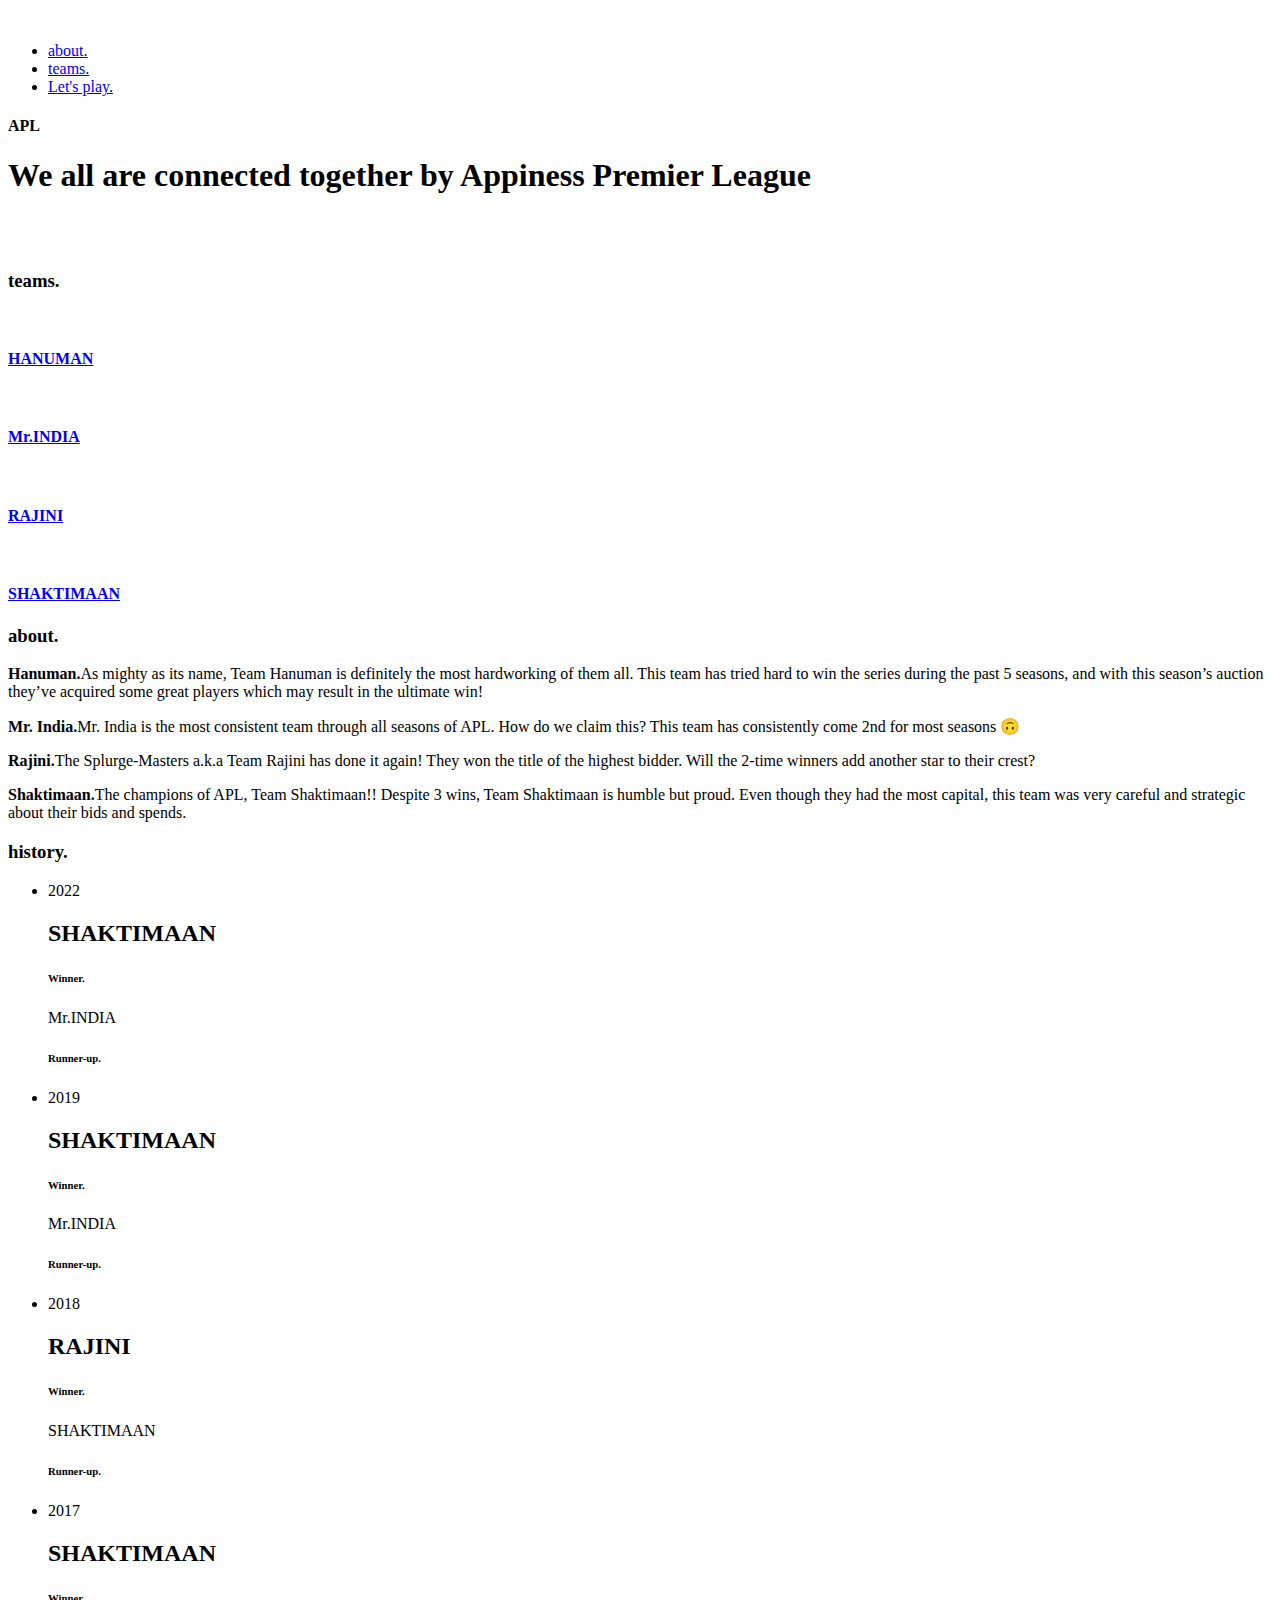
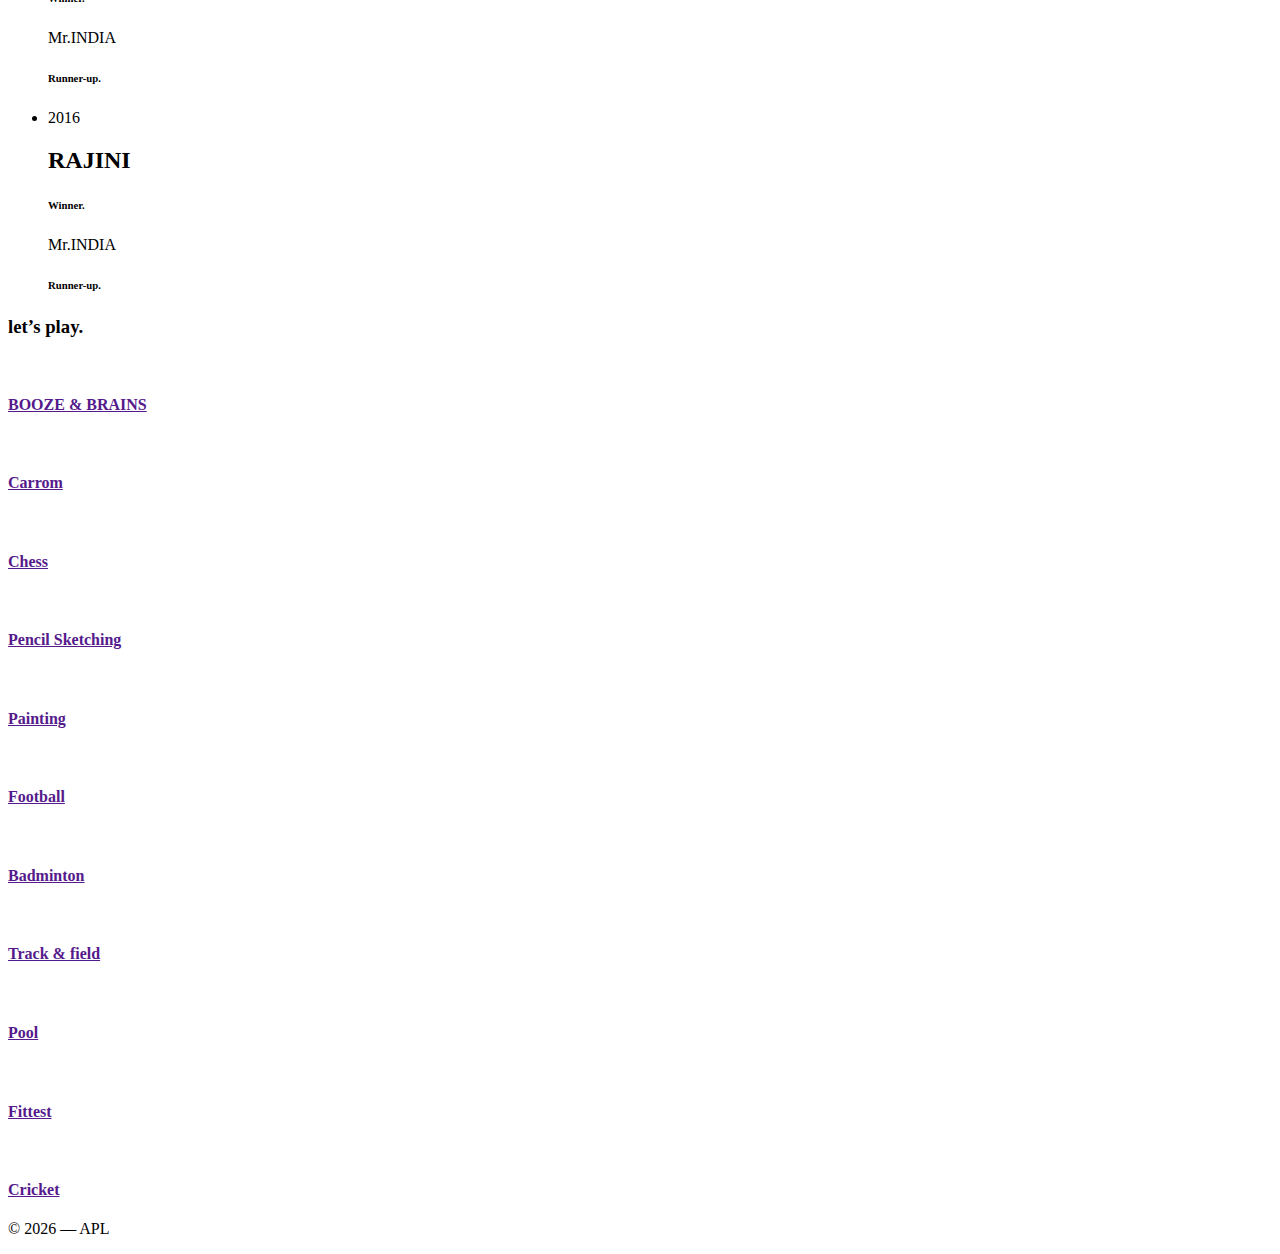
==== index.html @ b7ed9498 "html pages" ====
<!doctype html>
<html>

<head>
    <meta charset="utf-8">
    <title>Appiness Premier League</title>
    <meta name="viewport" content="width=device-width, initial-scale=1, user-scalable=no">
    <link href='css/master.css' rel='stylesheet' type='text/css'>
    <meta name="google-site-verification" content="4unSptgqWkcrmyNG5PwQPXeOkO0rsdtFJqESKeUxero" />
    <!-- Favicons-->
    <link rel="apple-touch-icon-precomposed" href="images/favicon-apple-touch.png">
    <link rel="icon" href="images/favicon.png" sizes="32x32">

    <meta name="theme-color" content="#222" />
</head>

<body>
    <header class="bs-docs-nav navbar navbar-static-top home-page" id="top">
        <div class="container-medium">
            <div class="navbar-header">
                <a href="index.html" class="navbar-brand">
                    <span class="icon wow fadeIn" data-wow-delay=".2s"><img style="width: 50px;" src="images/logo.png"
                            alt=""></span>
                </a>
            </div>
            <!-- <div class="menu-btn-holder">
                <span class="icon-bar one transition-fast"></span>
                <span class="icon-bar two transition-fast"></span>
                <span class="icon-bar three transition-fast"></span>
            </div> -->
            <nav>
                <ul class="nav navbar-nav navbar-right">
                    <!-- <li class="" data-wow-delay=".2s">
                        <a target="_blank" href="https://web.whatsapp.com/send?phone=+919846722681&text=Hello%2C+I+want+to+purchase%3A%0D%0A%0D%0A*Athletic+Shirt*%0A*Price:*%20$24.99%0A*URL:*%20https%3A%2F%2Fwalterpinem.me%2Fprojects%2Foneclick%2Fproduct%2Fathletic-shirt%2F%0D%0A%0D%0AThank+you%21"
                            class="">Buy.
                            <span class="menu-hover"></span>
                        </a>
                    </li> -->
                    <li class="wow fadeIn" data-wow-delay=".2s">
                        <a href="#history-section" class="about-scroll">about.
                            <span class="menu-hover"></span>
                        </a>
                    </li>
                    <li class="wow fadeIn" data-wow-delay=".4s">
                        <a href="#teams" class="about-scroll">teams.
                            <span class="menu-hover"></span>
                        </a>

                    </li>
                    <li class="wow fadeIn" data-wow-delay=".4s">
                        <a href="#play" class="about-scroll">Let's play.
                            <span class="menu-hover"></span>
                        </a>
                    </li>
                </ul>
            </nav>
        </div>
    </header>
    <section class="bg-grey-gredient banner-padding home-page-banner">
        <div class="container-medium">
            <div class="main-banner-wraper">
                <div class="main-section-holder">
                    <div class="bio-content">
                        <h4 class="wow fadeIn" data-wow-delay=".2s">APL</h4>
                        <h1 class="green-text wow fadeIn" data-wow-delay=".4s">We all are connected together by Appiness Premier
                            League</h1>
                    </div>
                    <div class="bio-image wow fadeIn" data-wow-delay=".6s">
                        <img class="img-responsive" src="images/bio-pic.png" alt="">
                    </div>
                </div>
                <div class="go-to-next-arrow wow fadeIn" data-wow-delay=".8s">
                    <a href="#featured-work" class="scroll-down">
                        <img src="images/down-arrow.png" alt="">
                    </a>
                </div>
            </div>


        </div>
    </section>
    <section class="bg-white " id="teams">
        <div class="container-medium">
            <div class="common-padding border-bottom">
                <div class="sub-section-holder">
                    <div class="section-title wow fadeIn">
                        <h3>teams.</h3>
                    </div>
                    <div class="featured-works-holder">
                        <div class="row">
                            <div class="col-lg-3 col-md-3-col-sm-6 col-xs-6">
                                <a href="hanuman.html">
                                    <div class="featured-box margin-bottom-15 transition-fast wow fadeIn" data-wow-delay=".2s">
                                        <div class="image-holder  ">
                                            <img src="images/hanuman.png" alt="">
                                        </div>
                                        <div class="content-holder">
                                            <h4>HANUMAN</h4>
                                        </div>
                                    </div>
                                </a>
                            </div>
                            <div class="col-lg-3 col-md-3-col-sm-6 col-xs-6">
                                <a href="mr-india.html">
                                    <div class="featured-box margin-bottom-15 transition-fast wow fadeIn" data-wow-delay=".2s">
                                        <div class="image-holder ">
                                            <img src="images/mr-india.png" alt="">
                                        </div>
                                        <div class="content-holder">
                                            <h4>Mr.INDIA</h4>
                                        </div>
                                    </div>
                                </a>
                            </div>
                            <div class="col-lg-3 col-md-3-col-sm-6 col-xs-6">
                                <a href="rajini.html">
                                    <div class="featured-box margin-bottom-15 transition-fast wow fadeIn" data-wow-delay=".4s">
                                        <div class="image-holder ">
                                            <img src="images/rajini.png" alt="">
                                        </div>
                                        <div class="content-holder">
                                            <h4>RAJINI</h4>
                                        </div>
                                    </div>
                                </a>
                            </div>
                            <div class="col-lg-3 col-md-3-col-sm-6 col-xs-6">
                                <a href="shaktimaan.html">
                                    <div class="featured-box transition-fast wow fadeIn" data-wow-delay=".4s">
                                        <div class="image-holder">
                                            <img src="images/shaktimaan.png" alt="">
                                        </div>
                                        <div class="content-holder">
                                            <h4>SHAKTIMAAN</h4>
                                        </div>
                                    </div>
                                </a>
                            </div>
                        </div>
                    </div>
                </div>
            </div>
        </div>
    </section>

    <section class="bg-grey common-padding" id="history-section">
        <div class="container-medium">
            <div class="sub-section-holder">
                <div class="row">
                    <div class="col-lg-7 col-md-7 col-sm-12 col-xs-12">
                        <div class="about-section">
                            <div class="section-title wow fadeIn">
                                <h3>about.</h3>
                            </div>
                            <div class="content-holder">
                                <p class="wow fadeIn" data-wow-delay=".2s"><strong>Hanuman.</strong>As mighty as its name, Team Hanuman is
                                    definitely
                                    the most hardworking of them all. This team has tried hard to win the series during
                                    the
                                    past 5 seasons, and with this season’s auction they’ve acquired some great players
                                    which
                                    may result in the ultimate win!
                                </p>
                            </div>
                            <div class="content-holder">
                                
                                <p class="wow fadeIn" data-wow-delay=".4s"><strong>Mr. India.</strong>Mr. India is the most consistent team through
                                    all seasons of APL. How do we claim this? This team has consistently come 2nd for
                                    most seasons 🙃
                                </p>
                            </div>
                            <div class="content-holder">
                                
                                <p class="wow fadeIn" data-wow-delay=".6s"><strong>Rajini.</strong>The Splurge-Masters a.k.a Team Rajini has
                                    done it again! They won the title of the highest bidder. Will the 2-time winners add
                                    another star to their crest?
                                </p>
                            </div>
                            <div class="content-holder">
                                
                                <p class="wow fadeIn" data-wow-delay=".8s"><strong>Shaktimaan.</strong>The champions of APL,
                                    Team Shaktimaan!!
                                    Despite 3 wins, Team Shaktimaan is humble but proud.
                                    Even though they had the most capital, this team was very careful and strategic
                                    about their bids and spends.
                                </p>
                            </div>
                        </div>
                    </div>
                    <div class="col-lg-5 col-md-5 col-sm-12 col-xs-12">
                        <div class="section-title wow fadeIn">
                            <h3>history.</h3>
                        </div>
                        <div class="content-holder">
                            <ul class="experience">
                                <li class="wow fadeIn" data-wow-delay=".2s">
                                    <span class="year">2022</span>
                                    <span class="outline-circle green-circle active"></span>
                                    <h2>SHAKTIMAAN</h2>
                                    <h6>Winner.</h6>
                                    <p>Mr.INDIA</p>
                                    <h6>Runner-up.</h6>
                                </li>
                                <li class="wow fadeIn" data-wow-delay=".4s">
                                    <span class="year">2019</span>
                                    <span class="outline-circle green-circle"></span>
                                    <h2>SHAKTIMAAN</h2>
                                    <h6>Winner.</h6>
                                    <p>Mr.INDIA</p>
                                    <h6>Runner-up.</h6>
                                </li>
                                <li class="wow fadeIn" data-wow-delay=".6s">
                                    <span class="year">2018</span>
                                    <span class="outline-circle green-circle"></span>
                                    <h2>RAJINI</h2>
                                    <h6>Winner.</h6>
                                    <p>SHAKTIMAAN</p>
                                    <h6>Runner-up.</h6>
                                </li>
                                <li class="wow fadeIn" data-wow-delay=".8s">
                                    <span class="year">2017</span>
                                    <span class="outline-circle green-circle"></span>
                                    <h2>SHAKTIMAAN</h2>
                                    <h6>Winner.</h6>
                                    <p>Mr.INDIA</p>
                                    <h6>Runner-up.</h6>
                                </li>
                                <li class="wow fadeIn" data-wow-delay="1s">
                                    <span class="year">2016</span>
                                    <span class="outline-circle green-circle"></span>
                                    <h2>RAJINI</h2>
                                    <h6>Winner.</h6>
                                    <p>Mr.INDIA</p>
                                    <h6>Runner-up.</h6>
                                </li>
                            </ul>
                        </div>
                    </div>
                    
                </div>
            </div>
        </div>
    </section>

    <section class="bg-grey-gredient games-section" id="play">
        <div class="container-medium">
            <div class="common-padding">
                <div class="sub-section-holder">
                    <div class="section-title wow fadeIn">
                        <h3>let’s play.</h3>
                    </div>
                    <div class="play-games-holder">
                        <div class="row">
                            <div class="col-lg-3 col-md-3-col-sm-6 col-xs-6">
                                <a href="">
                                    <div class="game-box margin-bottom-30 transition-fast wow fadeIn" data-wow-delay=".1s">
                                        <div class="image-holder  ">
                                            <img src="images/quiz.png" alt="">
                                        </div>
                                        <div class="content-holder">
                                            <h4>BOOZE & BRAINS</h4>
                                        </div>
                                    </div>
                                </a>
                            </div>
                            <div class="col-lg-3 col-md-3-col-sm-6 col-xs-6">
                                <a href="">
                                    <div class="game-box margin-bottom-30 transition-fast wow fadeIn" data-wow-delay=".2s">
                                        <div class="image-holder  ">
                                            <img src="images/carrom.png" alt="">
                                        </div>
                                        <div class="content-holder">
                                            <h4>Carrom</h4>
                                        </div>
                                    </div>
                                </a>
                            </div>
                            <div class="col-lg-3 col-md-3-col-sm-6 col-xs-6">
                                <a href="">
                                    <div class="game-box margin-bottom-30 transition-fast wow fadeIn" data-wow-delay=".3s">
                                        <div class="image-holder  ">
                                            <img src="images/chess.png" alt="">
                                        </div>
                                        <div class="content-holder">
                                            <h4>Chess</h4>
                                        </div>
                                    </div>
                                </a>
                            </div>
                            <div class="col-lg-3 col-md-3-col-sm-6 col-xs-6">
                                <a href="">
                                    <div class="game-box margin-bottom-30 transition-fast wow fadeIn" data-wow-delay=".4s">
                                        <div class="image-holder  ">
                                            <img src="images/pencil-sketching.png" alt="">
                                        </div>
                                        <div class="content-holder">
                                            <h4>Pencil Sketching</h4>
                                        </div>
                                    </div>
                                </a>
                            </div>
                            <div class="col-lg-3 col-md-3-col-sm-6 col-xs-6">
                                <a href="">
                                    <div class="game-box margin-bottom-30 transition-fast wow fadeIn" data-wow-delay=".5s">
                                        <div class="image-holder  ">
                                            <img src="images/painting.png" alt="">
                                        </div>
                                        <div class="content-holder">
                                            <h4>Painting</h4>
                                        </div>
                                    </div>
                                </a>
                            </div>
                            <div class="col-lg-3 col-md-3-col-sm-6 col-xs-6">
                                <a href="">
                                    <div class="game-box margin-bottom-30 transition-fast wow fadeIn" data-wow-delay=".6s">
                                        <div class="image-holder  ">
                                            <img src="images/football.png" alt="">
                                        </div>
                                        <div class="content-holder">
                                            <h4>Football</h4>
                                        </div>
                                    </div>
                                </a>
                            </div>
                            <div class="col-lg-3 col-md-3-col-sm-6 col-xs-6">
                                <a href="">
                                    <div class="game-box margin-bottom-30 transition-fast wow fadeIn" data-wow-delay=".7s">
                                        <div class="image-holder  ">
                                            <img src="images/badminton.png" alt="">
                                        </div>
                                        <div class="content-holder">
                                            <h4>Badminton</h4>
                                        </div>
                                    </div>
                                </a>
                            </div>
                            <div class="col-lg-3 col-md-3-col-sm-6 col-xs-6">
                                <a href="">
                                    <div class="game-box margin-bottom-30 transition-fast wow fadeIn" data-wow-delay=".8s">
                                        <div class="image-holder  ">
                                            <img src="images/track-field.png" alt="">
                                        </div>
                                        <div class="content-holder">
                                            <h4>Track & field</h4>
                                        </div>
                                    </div>
                                </a>
                            </div>
                            <div class="col-lg-3 col-md-3-col-sm-6 col-xs-6">
                                <a href="">
                                    <div class="game-box margin-bottom-30 transition-fast wow fadeIn" data-wow-delay=".9s">
                                        <div class="image-holder  ">
                                            <img src="images/pool.png" alt="">
                                        </div>
                                        <div class="content-holder">
                                            <h4>Pool</h4>
                                        </div>
                                    </div>
                                </a>
                            </div>
                            <div class="col-lg-3 col-md-3-col-sm-6 col-xs-6">
                                <a href="">
                                    <div class="game-box margin-bottom-30 transition-fast wow fadeIn" data-wow-delay="1s">
                                        <div class="image-holder  ">
                                            <img src="images/marathon.png" alt="">
                                        </div>
                                        <div class="content-holder">
                                            <h4>Fittest</h4>
                                        </div>
                                    </div>
                                </a>
                            </div>
                            <div class="col-lg-3 col-md-3-col-sm-6 col-xs-6">
                                <a href="">
                                    <div class="game-box margin-bottom-30 transition-fast wow fadeIn" data-wow-delay="1.1s">
                                        <div class="image-holder  ">
                                            <img src="images/cricket.png" alt="">
                                        </div>
                                        <div class="content-holder">
                                            <h4>Cricket</h4>
                                        </div>
                                    </div>
                                </a>
                            </div>
                        </div>
                    </div>
                </div>
            </div>
        </div>
    </section>
    <section class="footer-section bg-white" id="footer-section">
        <div class="container-medium">
            <footer class="clearfix wow slideInUp">
                <!-- <div class="section-title">
                    <h3>let’s play.</h3>
                </div> -->
                <!-- <div class="footer-content">
                    <h4>contact me on.</h4>
                    <h2>
                        <a href="mailto: ">support@apl.com</a>

                    </h2>
                </div> -->
                <div class="copyright-holder">
                    <div class="clearfix">
                        <div class="copyright pull-left">
                            <p>©
                                <script type="text/javascript">
                                    document.write((new Date()).getFullYear());
                                </script> — APL
                            </p>
                        </div>
                        <!-- <div class="social-media-holder pull-right">
                            <ul>
                                <li>
                                    <a target="_blank" href="https://dribbble.com/APL"><img src="images/dribble.svg" alt=""></a>
                                </li>
                                <li>
                                    <a target="_blank" href="https://www.linkedin.com/in/APL/"><img src="images/linked-in.svg" alt=""></a>
                                </li>
                                <li>
                                        <a target="_blank" href=""><img src="images/insta.svg" alt=""></a>
                                    </li>
                            </ul>
                        </div> -->
                    </div>
                </div>
            </footer>
        </div>
    </section>

    <script src="https://ajax.googleapis.com/ajax/libs/jquery/1.11.3/jquery.min.js"></script>
    <script src="plugin/bootstrap/javascripts/bootstrap.min.js"></script>
    <script src="plugin/animate/js/wow.min.js"></script>
    <script>
        $(window).load(function () {
            var viewportWidth = $(window).width();
            if (viewportWidth > 767) {
                new WOW().init();
            }
        });
    </script>
    <script>
        $(".scroll-down, .about-scroll").click(function (e) {
            e.preventDefault(), $("html,body").animate({
                scrollTop: $(this.hash).offset().top - 0
            }, 1e3)
        })
    </script>
    <script>
        // mobile menu
        $(".menu-btn-holder").click(function () {
            $(this).toggleClass('menu-close');
            $('.menu').toggleClass('menu-in');
        });
    </script>
</body>

</html>

</html>
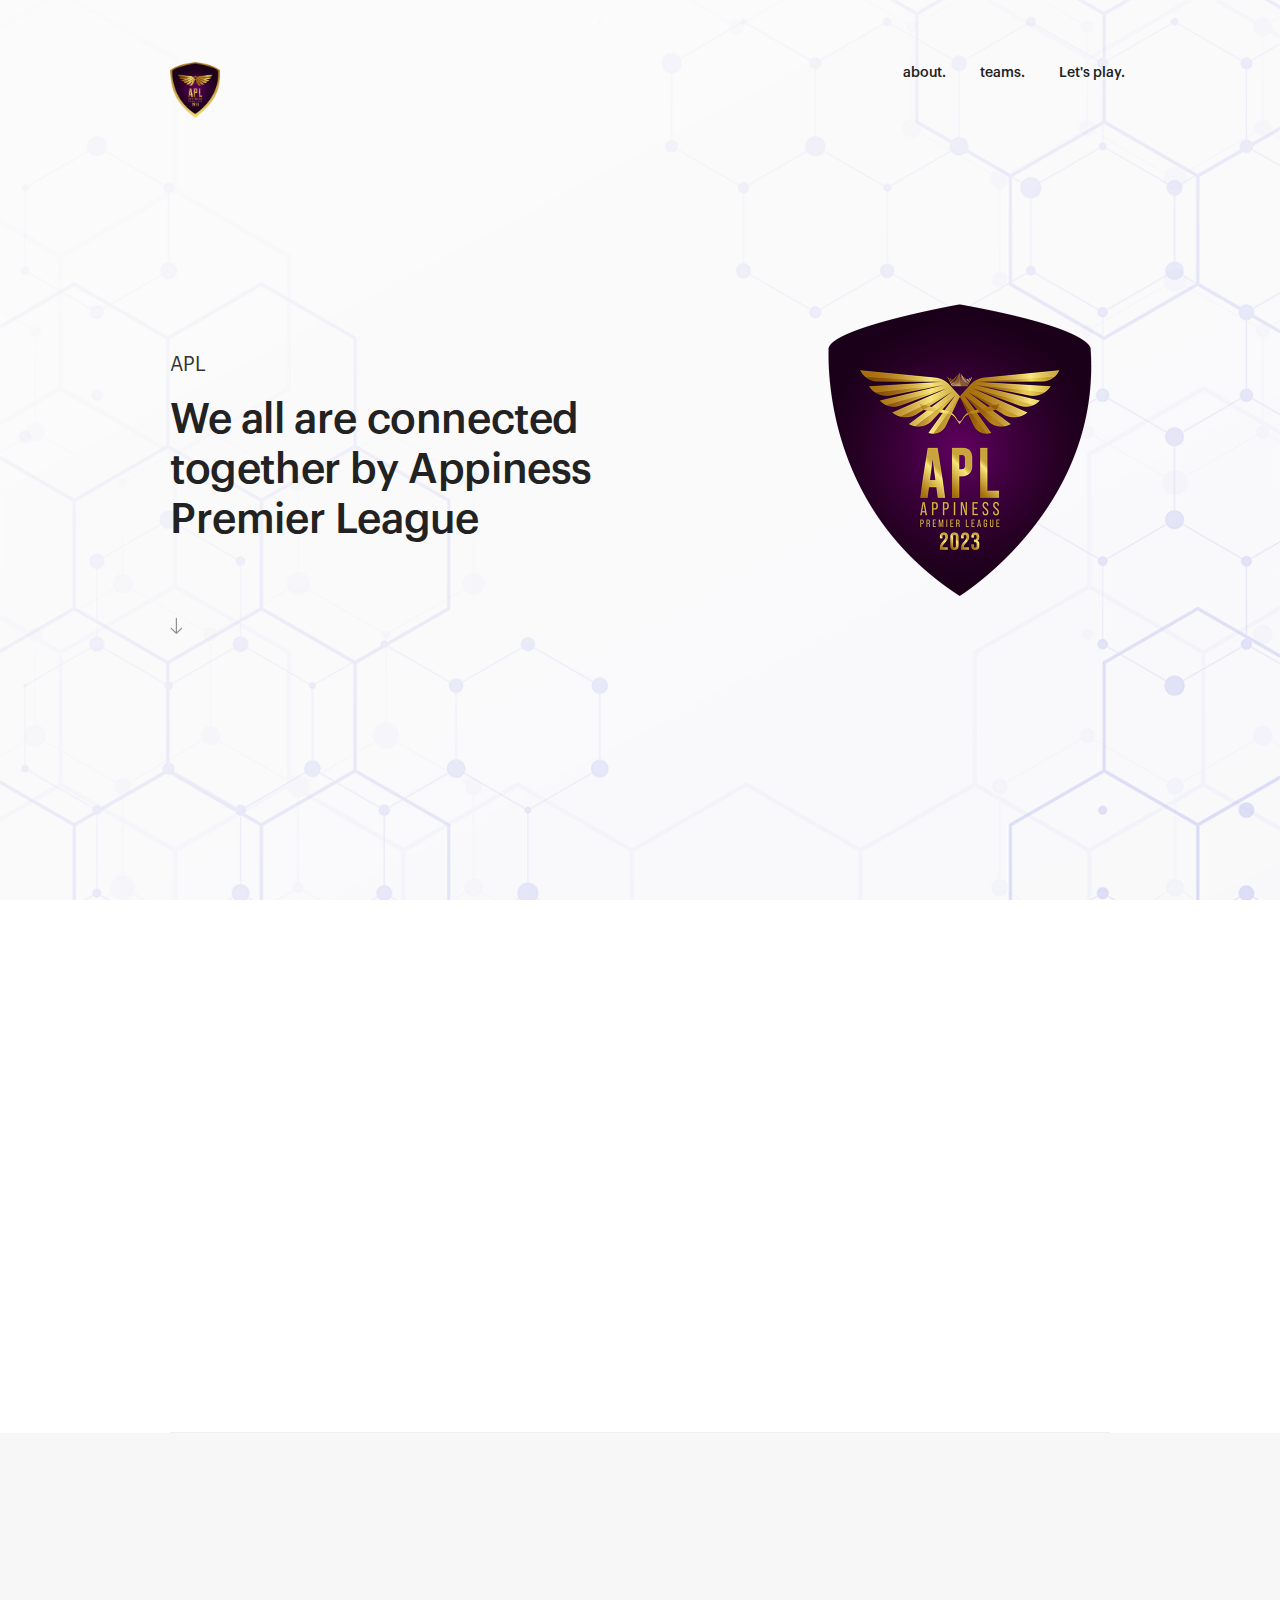
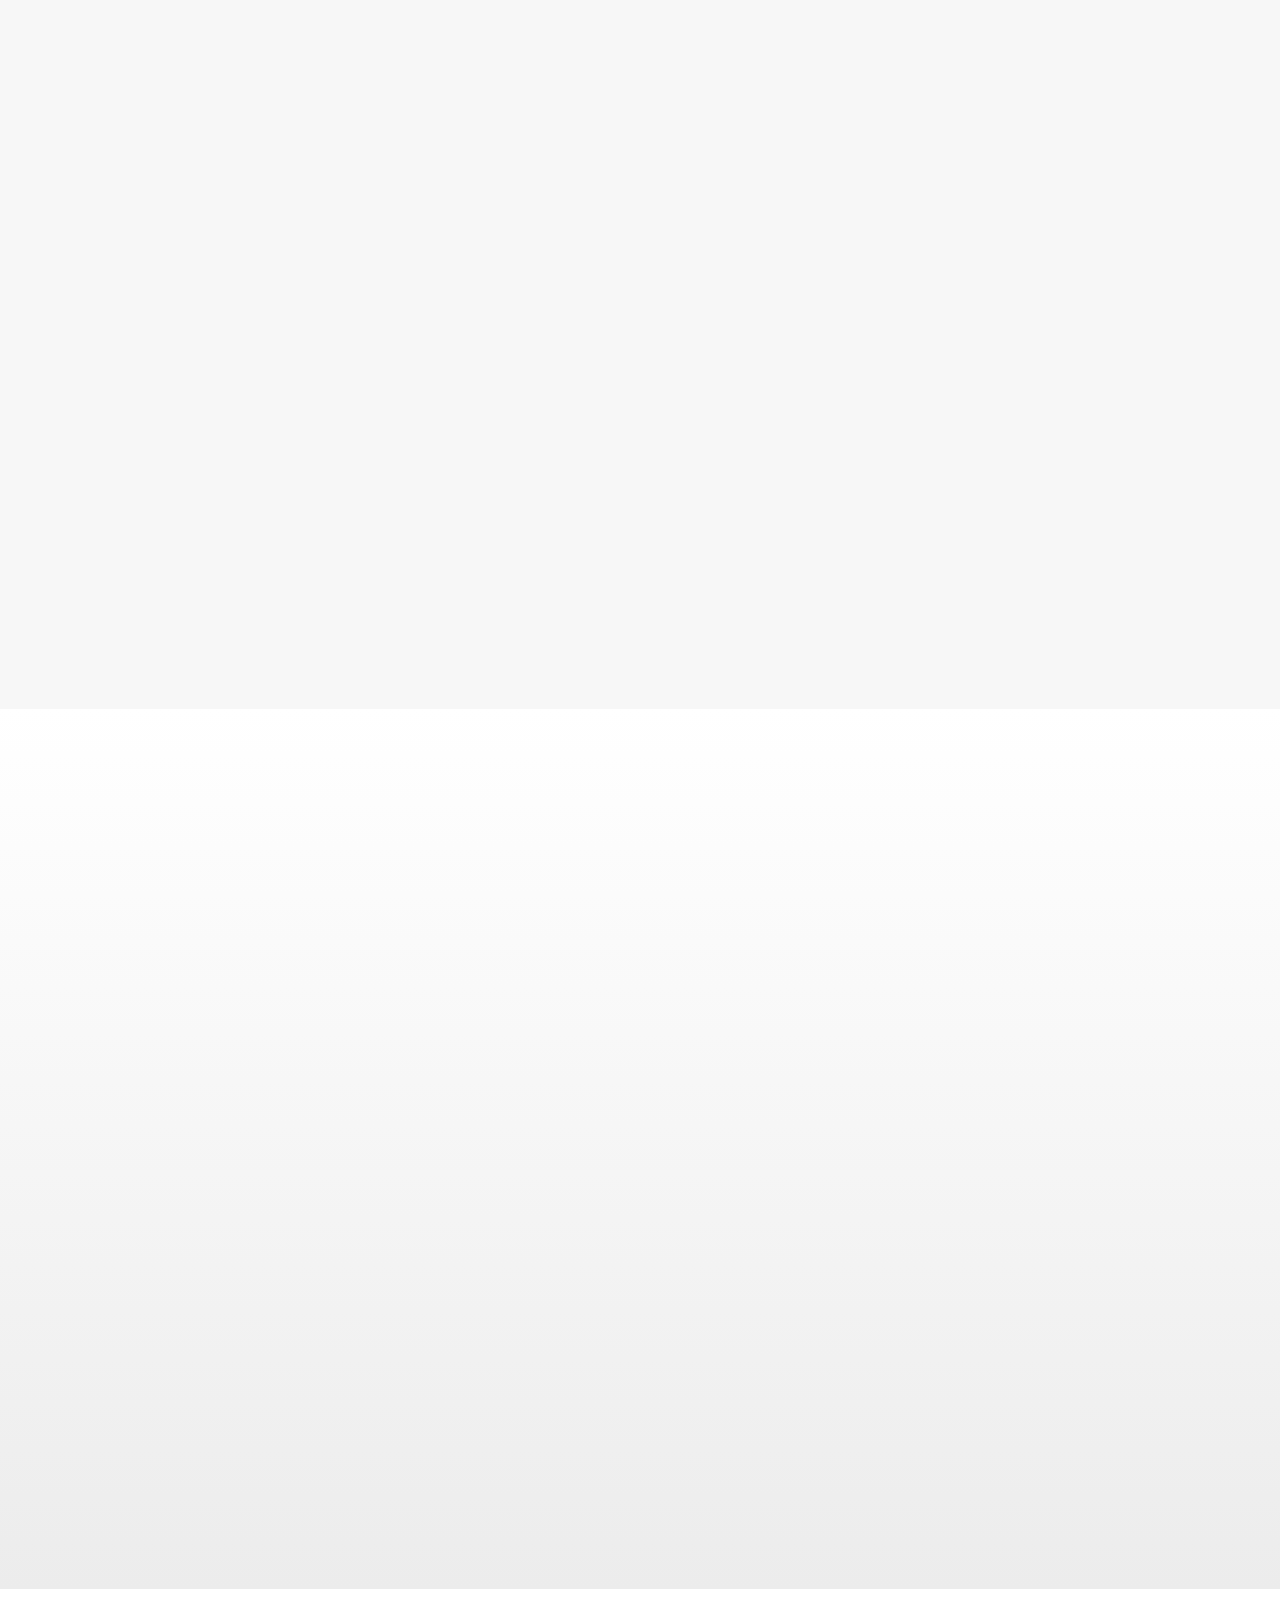
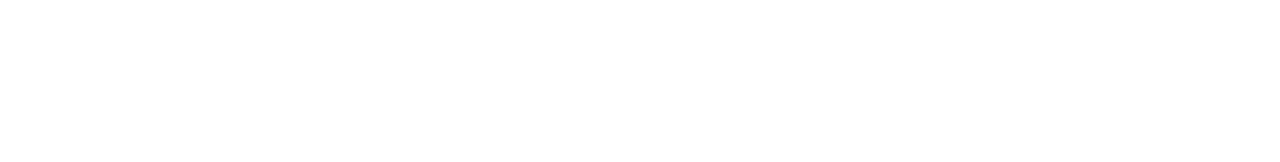
==== commit 1d4df328: "page upload" ====
--- a/index.html
+++ b/index.html
@@ -251,7 +251,7 @@
                     </div>
                     <div class="play-games-holder">
                         <div class="row">
-                            <div class="col-lg-3 col-md-3-col-sm-6 col-xs-6">
+                            <div class="col-lg-3 col-md-3-col-sm-6 col-xs-12">
                                 <a href="">
                                     <div class="game-box margin-bottom-30 transition-fast wow fadeIn" data-wow-delay=".1s">
                                         <div class="image-holder  ">
@@ -263,7 +263,7 @@
                                     </div>
                                 </a>
                             </div>
-                            <div class="col-lg-3 col-md-3-col-sm-6 col-xs-6">
+                            <div class="col-lg-3 col-md-3-col-sm-6 col-xs-12">
                                 <a href="">
                                     <div class="game-box margin-bottom-30 transition-fast wow fadeIn" data-wow-delay=".2s">
                                         <div class="image-holder  ">
@@ -275,7 +275,7 @@
                                     </div>
                                 </a>
                             </div>
-                            <div class="col-lg-3 col-md-3-col-sm-6 col-xs-6">
+                            <div class="col-lg-3 col-md-3-col-sm-6 col-xs-12">
                                 <a href="">
                                     <div class="game-box margin-bottom-30 transition-fast wow fadeIn" data-wow-delay=".3s">
                                         <div class="image-holder  ">
@@ -287,7 +287,7 @@
                                     </div>
                                 </a>
                             </div>
-                            <div class="col-lg-3 col-md-3-col-sm-6 col-xs-6">
+                            <div class="col-lg-3 col-md-3-col-sm-6 col-xs-12">
                                 <a href="">
                                     <div class="game-box margin-bottom-30 transition-fast wow fadeIn" data-wow-delay=".4s">
                                         <div class="image-holder  ">
@@ -299,7 +299,7 @@
                                     </div>
                                 </a>
                             </div>
-                            <div class="col-lg-3 col-md-3-col-sm-6 col-xs-6">
+                            <div class="col-lg-3 col-md-3-col-sm-6 col-xs-12">
                                 <a href="">
                                     <div class="game-box margin-bottom-30 transition-fast wow fadeIn" data-wow-delay=".5s">
                                         <div class="image-holder  ">
@@ -311,7 +311,7 @@
                                     </div>
                                 </a>
                             </div>
-                            <div class="col-lg-3 col-md-3-col-sm-6 col-xs-6">
+                            <div class="col-lg-3 col-md-3-col-sm-6 col-xs-12">
                                 <a href="">
                                     <div class="game-box margin-bottom-30 transition-fast wow fadeIn" data-wow-delay=".6s">
                                         <div class="image-holder  ">
@@ -323,7 +323,7 @@
                                     </div>
                                 </a>
                             </div>
-                            <div class="col-lg-3 col-md-3-col-sm-6 col-xs-6">
+                            <div class="col-lg-3 col-md-3-col-sm-6 col-xs-12">
                                 <a href="">
                                     <div class="game-box margin-bottom-30 transition-fast wow fadeIn" data-wow-delay=".7s">
                                         <div class="image-holder  ">
@@ -335,7 +335,7 @@
                                     </div>
                                 </a>
                             </div>
-                            <div class="col-lg-3 col-md-3-col-sm-6 col-xs-6">
+                            <div class="col-lg-3 col-md-3-col-sm-6 col-xs-12">
                                 <a href="">
                                     <div class="game-box margin-bottom-30 transition-fast wow fadeIn" data-wow-delay=".8s">
                                         <div class="image-holder  ">
@@ -347,7 +347,7 @@
                                     </div>
                                 </a>
                             </div>
-                            <div class="col-lg-3 col-md-3-col-sm-6 col-xs-6">
+                            <div class="col-lg-3 col-md-3-col-sm-6 col-xs-12">
                                 <a href="">
                                     <div class="game-box margin-bottom-30 transition-fast wow fadeIn" data-wow-delay=".9s">
                                         <div class="image-holder  ">
@@ -359,7 +359,7 @@
                                     </div>
                                 </a>
                             </div>
-                            <div class="col-lg-3 col-md-3-col-sm-6 col-xs-6">
+                            <div class="col-lg-3 col-md-3-col-sm-6 col-xs-12">
                                 <a href="">
                                     <div class="game-box margin-bottom-30 transition-fast wow fadeIn" data-wow-delay="1s">
                                         <div class="image-holder  ">
@@ -371,7 +371,7 @@
                                     </div>
                                 </a>
                             </div>
-                            <div class="col-lg-3 col-md-3-col-sm-6 col-xs-6">
+                            <div class="col-lg-3 col-md-3-col-sm-6 col-xs-12">
                                 <a href="">
                                     <div class="game-box margin-bottom-30 transition-fast wow fadeIn" data-wow-delay="1.1s">
                                         <div class="image-holder  ">
--- a/css/master.css
+++ b/css/master.css
@@ -0,0 +1,9896 @@
+@charset "UTF-8";
+/* MG sass Document */
+/*!
+ * Bootstrap v3.3.7 (http://getbootstrap.com)
+ * Copyright 2011-2016 Twitter, Inc.
+ * Licensed under MIT (https://github.com/twbs/bootstrap/blob/master/LICENSE)
+ */
+/*! normalize.css v3.0.3 | MIT License | github.com/necolas/normalize.css */
+@import url(../plugin/animate/css/animate.css);
+@import url(../fonts/circular-font/stylesheet.css);
+@import url(../plugin/owl-carosel/css/owl.carousel.min.css);
+@import url(../plugin/owl-carosel/css/owl.theme.default.min.css);
+
+html {
+  font-family: sans-serif;
+  -ms-text-size-adjust: 100%;
+  -webkit-text-size-adjust: 100%;
+}
+
+body {
+  margin: 0;
+}
+
+article,
+aside,
+details,
+figcaption,
+figure,
+footer,
+header,
+hgroup,
+main,
+menu,
+nav,
+section,
+summary {
+  display: block;
+}
+
+audio,
+canvas,
+progress,
+video {
+  display: inline-block;
+  vertical-align: baseline;
+}
+
+audio:not([controls]) {
+  display: none;
+  height: 0;
+}
+
+[hidden],
+template {
+  display: none;
+}
+
+a {
+  background-color: transparent;
+}
+
+a:active,
+a:hover {
+  outline: 0;
+}
+
+abbr[title] {
+  border-bottom: 1px dotted;
+}
+
+b,
+strong {
+  font-weight: bold;
+}
+
+dfn {
+  font-style: italic;
+}
+
+h1 {
+  font-size: 2em;
+  margin: 0.67em 0;
+}
+
+mark {
+  background: #ff0;
+  color: #000;
+}
+
+small {
+  font-size: 80%;
+}
+
+sub,
+sup {
+  font-size: 75%;
+  line-height: 0;
+  position: relative;
+  vertical-align: baseline;
+}
+
+sup {
+  top: -0.5em;
+}
+
+sub {
+  bottom: -0.25em;
+}
+
+img {
+  border: 0;
+}
+
+svg:not(:root) {
+  overflow: hidden;
+}
+
+figure {
+  margin: 1em 40px;
+}
+
+hr {
+  box-sizing: content-box;
+  height: 0;
+}
+
+pre {
+  overflow: auto;
+}
+
+code,
+kbd,
+pre,
+samp {
+  font-family: monospace, monospace;
+  font-size: 1em;
+}
+
+button,
+input,
+optgroup,
+select,
+textarea {
+  color: inherit;
+  font: inherit;
+  margin: 0;
+}
+
+button {
+  overflow: visible;
+}
+
+button,
+select {
+  text-transform: none;
+}
+
+button,
+html input[type="button"],
+input[type="reset"],
+input[type="submit"] {
+  -webkit-appearance: button;
+  cursor: pointer;
+}
+
+button[disabled],
+html input[disabled] {
+  cursor: default;
+}
+
+button::-moz-focus-inner,
+input::-moz-focus-inner {
+  border: 0;
+  padding: 0;
+}
+
+input {
+  line-height: normal;
+}
+
+input[type="checkbox"],
+input[type="radio"] {
+  box-sizing: border-box;
+  padding: 0;
+}
+
+input[type="number"]::-webkit-inner-spin-button,
+input[type="number"]::-webkit-outer-spin-button {
+  height: auto;
+}
+
+input[type="search"] {
+  -webkit-appearance: textfield;
+  box-sizing: content-box;
+}
+
+input[type="search"]::-webkit-search-cancel-button,
+input[type="search"]::-webkit-search-decoration {
+  -webkit-appearance: none;
+}
+
+fieldset {
+  border: 1px solid #c0c0c0;
+  margin: 0 2px;
+  padding: 0.35em 0.625em 0.75em;
+}
+
+legend {
+  border: 0;
+  padding: 0;
+}
+
+textarea {
+  overflow: auto;
+}
+
+optgroup {
+  font-weight: bold;
+}
+
+table {
+  border-collapse: collapse;
+  border-spacing: 0;
+}
+
+td,
+th {
+  padding: 0;
+}
+
+/*! Source: https://github.com/h5bp/html5-boilerplate/blob/master/src/css/main.css */
+@media print {
+
+  *,
+  *:before,
+  *:after {
+    background: transparent !important;
+    color: #000 !important;
+    box-shadow: none !important;
+    text-shadow: none !important;
+  }
+
+  a,
+  a:visited {
+    text-decoration: underline;
+  }
+
+  a[href]:after {
+    content: " (" attr(href) ")";
+  }
+
+  abbr[title]:after {
+    content: " (" attr(title) ")";
+  }
+
+  a[href^="#"]:after,
+  a[href^="javascript:"]:after {
+    content: "";
+  }
+
+  pre,
+  blockquote {
+    border: 1px solid #999;
+    page-break-inside: avoid;
+  }
+
+  thead {
+    display: table-header-group;
+  }
+
+  tr,
+  img {
+    page-break-inside: avoid;
+  }
+
+  img {
+    max-width: 100% !important;
+  }
+
+  p,
+  h2,
+  h3 {
+    orphans: 3;
+    widows: 3;
+  }
+
+  h2,
+  h3 {
+    page-break-after: avoid;
+  }
+
+  .navbar {
+    display: none;
+  }
+
+  .btn>.caret,
+  .dropup>.btn>.caret {
+    border-top-color: #000 !important;
+  }
+
+  .label {
+    border: 1px solid #000;
+  }
+
+  .table {
+    border-collapse: collapse !important;
+  }
+
+  .table td,
+  .table th {
+    background-color: #fff !important;
+  }
+
+  .table-bordered th,
+  .table-bordered td {
+    border: 1px solid #ddd !important;
+  }
+}
+
+@font-face {
+  font-family: 'Glyphicons Halflings';
+  src: url("../fonts/bootstrap/glyphicons-halflings-regular.eot");
+  src: url("../fonts/bootstrap/glyphicons-halflings-regular.eot?#iefix") format("embedded-opentype"), url("../fonts/bootstrap/glyphicons-halflings-regular.woff2") format("woff2"), url("../fonts/bootstrap/glyphicons-halflings-regular.woff") format("woff"), url("../fonts/bootstrap/glyphicons-halflings-regular.ttf") format("truetype"), url("../fonts/bootstrap/glyphicons-halflings-regular.svg#glyphicons_halflingsregular") format("svg");
+}
+
+.glyphicon {
+  position: relative;
+  top: 1px;
+  display: inline-block;
+  font-family: 'Glyphicons Halflings';
+  font-style: normal;
+  font-weight: normal;
+  line-height: 1;
+  -webkit-font-smoothing: antialiased;
+  -moz-osx-font-smoothing: grayscale;
+}
+
+.glyphicon-asterisk:before {
+  content: "\002a";
+}
+
+.glyphicon-plus:before {
+  content: "\002b";
+}
+
+.glyphicon-euro:before,
+.glyphicon-eur:before {
+  content: "\20ac";
+}
+
+.glyphicon-minus:before {
+  content: "\2212";
+}
+
+.glyphicon-cloud:before {
+  content: "\2601";
+}
+
+.glyphicon-envelope:before {
+  content: "\2709";
+}
+
+.glyphicon-pencil:before {
+  content: "\270f";
+}
+
+.glyphicon-glass:before {
+  content: "\e001";
+}
+
+.glyphicon-music:before {
+  content: "\e002";
+}
+
+.glyphicon-search:before {
+  content: "\e003";
+}
+
+.glyphicon-heart:before {
+  content: "\e005";
+}
+
+.glyphicon-star:before {
+  content: "\e006";
+}
+
+.glyphicon-star-empty:before {
+  content: "\e007";
+}
+
+.glyphicon-user:before {
+  content: "\e008";
+}
+
+.glyphicon-film:before {
+  content: "\e009";
+}
+
+.glyphicon-th-large:before {
+  content: "\e010";
+}
+
+.glyphicon-th:before {
+  content: "\e011";
+}
+
+.glyphicon-th-list:before {
+  content: "\e012";
+}
+
+.glyphicon-ok:before {
+  content: "\e013";
+}
+
+.glyphicon-remove:before {
+  content: "\e014";
+}
+
+.glyphicon-zoom-in:before {
+  content: "\e015";
+}
+
+.glyphicon-zoom-out:before {
+  content: "\e016";
+}
+
+.glyphicon-off:before {
+  content: "\e017";
+}
+
+.glyphicon-signal:before {
+  content: "\e018";
+}
+
+.glyphicon-cog:before {
+  content: "\e019";
+}
+
+.glyphicon-trash:before {
+  content: "\e020";
+}
+
+.glyphicon-home:before {
+  content: "\e021";
+}
+
+.glyphicon-file:before {
+  content: "\e022";
+}
+
+.glyphicon-time:before {
+  content: "\e023";
+}
+
+.glyphicon-road:before {
+  content: "\e024";
+}
+
+.glyphicon-download-alt:before {
+  content: "\e025";
+}
+
+.glyphicon-download:before {
+  content: "\e026";
+}
+
+.glyphicon-upload:before {
+  content: "\e027";
+}
+
+.glyphicon-inbox:before {
+  content: "\e028";
+}
+
+.glyphicon-play-circle:before {
+  content: "\e029";
+}
+
+.glyphicon-repeat:before {
+  content: "\e030";
+}
+
+.glyphicon-refresh:before {
+  content: "\e031";
+}
+
+.glyphicon-list-alt:before {
+  content: "\e032";
+}
+
+.glyphicon-lock:before {
+  content: "\e033";
+}
+
+.glyphicon-flag:before {
+  content: "\e034";
+}
+
+.glyphicon-headphones:before {
+  content: "\e035";
+}
+
+.glyphicon-volume-off:before {
+  content: "\e036";
+}
+
+.glyphicon-volume-down:before {
+  content: "\e037";
+}
+
+.glyphicon-volume-up:before {
+  content: "\e038";
+}
+
+.glyphicon-qrcode:before {
+  content: "\e039";
+}
+
+.glyphicon-barcode:before {
+  content: "\e040";
+}
+
+.glyphicon-tag:before {
+  content: "\e041";
+}
+
+.glyphicon-tags:before {
+  content: "\e042";
+}
+
+.glyphicon-book:before {
+  content: "\e043";
+}
+
+.glyphicon-bookmark:before {
+  content: "\e044";
+}
+
+.glyphicon-print:before {
+  content: "\e045";
+}
+
+.glyphicon-camera:before {
+  content: "\e046";
+}
+
+.glyphicon-font:before {
+  content: "\e047";
+}
+
+.glyphicon-bold:before {
+  content: "\e048";
+}
+
+.glyphicon-italic:before {
+  content: "\e049";
+}
+
+.glyphicon-text-height:before {
+  content: "\e050";
+}
+
+.glyphicon-text-width:before {
+  content: "\e051";
+}
+
+.glyphicon-align-left:before {
+  content: "\e052";
+}
+
+.glyphicon-align-center:before {
+  content: "\e053";
+}
+
+.glyphicon-align-right:before {
+  content: "\e054";
+}
+
+.glyphicon-align-justify:before {
+  content: "\e055";
+}
+
+.glyphicon-list:before {
+  content: "\e056";
+}
+
+.glyphicon-indent-left:before {
+  content: "\e057";
+}
+
+.glyphicon-indent-right:before {
+  content: "\e058";
+}
+
+.glyphicon-facetime-video:before {
+  content: "\e059";
+}
+
+.glyphicon-picture:before {
+  content: "\e060";
+}
+
+.glyphicon-map-marker:before {
+  content: "\e062";
+}
+
+.glyphicon-adjust:before {
+  content: "\e063";
+}
+
+.glyphicon-tint:before {
+  content: "\e064";
+}
+
+.glyphicon-edit:before {
+  content: "\e065";
+}
+
+.glyphicon-share:before {
+  content: "\e066";
+}
+
+.glyphicon-check:before {
+  content: "\e067";
+}
+
+.glyphicon-move:before {
+  content: "\e068";
+}
+
+.glyphicon-step-backward:before {
+  content: "\e069";
+}
+
+.glyphicon-fast-backward:before {
+  content: "\e070";
+}
+
+.glyphicon-backward:before {
+  content: "\e071";
+}
+
+.glyphicon-play:before {
+  content: "\e072";
+}
+
+.glyphicon-pause:before {
+  content: "\e073";
+}
+
+.glyphicon-stop:before {
+  content: "\e074";
+}
+
+.glyphicon-forward:before {
+  content: "\e075";
+}
+
+.glyphicon-fast-forward:before {
+  content: "\e076";
+}
+
+.glyphicon-step-forward:before {
+  content: "\e077";
+}
+
+.glyphicon-eject:before {
+  content: "\e078";
+}
+
+.glyphicon-chevron-left:before {
+  content: "\e079";
+}
+
+.glyphicon-chevron-right:before {
+  content: "\e080";
+}
+
+.glyphicon-plus-sign:before {
+  content: "\e081";
+}
+
+.glyphicon-minus-sign:before {
+  content: "\e082";
+}
+
+.glyphicon-remove-sign:before {
+  content: "\e083";
+}
+
+.glyphicon-ok-sign:before {
+  content: "\e084";
+}
+
+.glyphicon-question-sign:before {
+  content: "\e085";
+}
+
+.glyphicon-info-sign:before {
+  content: "\e086";
+}
+
+.glyphicon-screenshot:before {
+  content: "\e087";
+}
+
+.glyphicon-remove-circle:before {
+  content: "\e088";
+}
+
+.glyphicon-ok-circle:before {
+  content: "\e089";
+}
+
+.glyphicon-ban-circle:before {
+  content: "\e090";
+}
+
+.glyphicon-arrow-left:before {
+  content: "\e091";
+}
+
+.glyphicon-arrow-right:before {
+  content: "\e092";
+}
+
+.glyphicon-arrow-up:before {
+  content: "\e093";
+}
+
+.glyphicon-arrow-down:before {
+  content: "\e094";
+}
+
+.glyphicon-share-alt:before {
+  content: "\e095";
+}
+
+.glyphicon-resize-full:before {
+  content: "\e096";
+}
+
+.glyphicon-resize-small:before {
+  content: "\e097";
+}
+
+.glyphicon-exclamation-sign:before {
+  content: "\e101";
+}
+
+.glyphicon-gift:before {
+  content: "\e102";
+}
+
+.glyphicon-leaf:before {
+  content: "\e103";
+}
+
+.glyphicon-fire:before {
+  content: "\e104";
+}
+
+.glyphicon-eye-open:before {
+  content: "\e105";
+}
+
+.glyphicon-eye-close:before {
+  content: "\e106";
+}
+
+.glyphicon-warning-sign:before {
+  content: "\e107";
+}
+
+.glyphicon-plane:before {
+  content: "\e108";
+}
+
+.glyphicon-calendar:before {
+  content: "\e109";
+}
+
+.glyphicon-random:before {
+  content: "\e110";
+}
+
+.glyphicon-comment:before {
+  content: "\e111";
+}
+
+.glyphicon-magnet:before {
+  content: "\e112";
+}
+
+.glyphicon-chevron-up:before {
+  content: "\e113";
+}
+
+.glyphicon-chevron-down:before {
+  content: "\e114";
+}
+
+.glyphicon-retweet:before {
+  content: "\e115";
+}
+
+.glyphicon-shopping-cart:before {
+  content: "\e116";
+}
+
+.glyphicon-folder-close:before {
+  content: "\e117";
+}
+
+.glyphicon-folder-open:before {
+  content: "\e118";
+}
+
+.glyphicon-resize-vertical:before {
+  content: "\e119";
+}
+
+.glyphicon-resize-horizontal:before {
+  content: "\e120";
+}
+
+.glyphicon-hdd:before {
+  content: "\e121";
+}
+
+.glyphicon-bullhorn:before {
+  content: "\e122";
+}
+
+.glyphicon-bell:before {
+  content: "\e123";
+}
+
+.glyphicon-certificate:before {
+  content: "\e124";
+}
+
+.glyphicon-thumbs-up:before {
+  content: "\e125";
+}
+
+.glyphicon-thumbs-down:before {
+  content: "\e126";
+}
+
+.glyphicon-hand-right:before {
+  content: "\e127";
+}
+
+.glyphicon-hand-left:before {
+  content: "\e128";
+}
+
+.glyphicon-hand-up:before {
+  content: "\e129";
+}
+
+.glyphicon-hand-down:before {
+  content: "\e130";
+}
+
+.glyphicon-circle-arrow-right:before {
+  content: "\e131";
+}
+
+.glyphicon-circle-arrow-left:before {
+  content: "\e132";
+}
+
+.glyphicon-circle-arrow-up:before {
+  content: "\e133";
+}
+
+.glyphicon-circle-arrow-down:before {
+  content: "\e134";
+}
+
+.glyphicon-globe:before {
+  content: "\e135";
+}
+
+.glyphicon-wrench:before {
+  content: "\e136";
+}
+
+.glyphicon-tasks:before {
+  content: "\e137";
+}
+
+.glyphicon-filter:before {
+  content: "\e138";
+}
+
+.glyphicon-briefcase:before {
+  content: "\e139";
+}
+
+.glyphicon-fullscreen:before {
+  content: "\e140";
+}
+
+.glyphicon-dashboard:before {
+  content: "\e141";
+}
+
+.glyphicon-paperclip:before {
+  content: "\e142";
+}
+
+.glyphicon-heart-empty:before {
+  content: "\e143";
+}
+
+.glyphicon-link:before {
+  content: "\e144";
+}
+
+.glyphicon-phone:before {
+  content: "\e145";
+}
+
+.glyphicon-pushpin:before {
+  content: "\e146";
+}
+
+.glyphicon-usd:before {
+  content: "\e148";
+}
+
+.glyphicon-gbp:before {
+  content: "\e149";
+}
+
+.glyphicon-sort:before {
+  content: "\e150";
+}
+
+.glyphicon-sort-by-alphabet:before {
+  content: "\e151";
+}
+
+.glyphicon-sort-by-alphabet-alt:before {
+  content: "\e152";
+}
+
+.glyphicon-sort-by-order:before {
+  content: "\e153";
+}
+
+.glyphicon-sort-by-order-alt:before {
+  content: "\e154";
+}
+
+.glyphicon-sort-by-attributes:before {
+  content: "\e155";
+}
+
+.glyphicon-sort-by-attributes-alt:before {
+  content: "\e156";
+}
+
+.glyphicon-unchecked:before {
+  content: "\e157";
+}
+
+.glyphicon-expand:before {
+  content: "\e158";
+}
+
+.glyphicon-collapse-down:before {
+  content: "\e159";
+}
+
+.glyphicon-collapse-up:before {
+  content: "\e160";
+}
+
+.glyphicon-log-in:before {
+  content: "\e161";
+}
+
+.glyphicon-flash:before {
+  content: "\e162";
+}
+
+.glyphicon-log-out:before {
+  content: "\e163";
+}
+
+.glyphicon-new-window:before {
+  content: "\e164";
+}
+
+.glyphicon-record:before {
+  content: "\e165";
+}
+
+.glyphicon-save:before {
+  content: "\e166";
+}
+
+.glyphicon-open:before {
+  content: "\e167";
+}
+
+.glyphicon-saved:before {
+  content: "\e168";
+}
+
+.glyphicon-import:before {
+  content: "\e169";
+}
+
+.glyphicon-export:before {
+  content: "\e170";
+}
+
+.glyphicon-send:before {
+  content: "\e171";
+}
+
+.glyphicon-floppy-disk:before {
+  content: "\e172";
+}
+
+.glyphicon-floppy-saved:before {
+  content: "\e173";
+}
+
+.glyphicon-floppy-remove:before {
+  content: "\e174";
+}
+
+.glyphicon-floppy-save:before {
+  content: "\e175";
+}
+
+.glyphicon-floppy-open:before {
+  content: "\e176";
+}
+
+.glyphicon-credit-card:before {
+  content: "\e177";
+}
+
+.glyphicon-transfer:before {
+  content: "\e178";
+}
+
+.glyphicon-cutlery:before {
+  content: "\e179";
+}
+
+.glyphicon-header:before {
+  content: "\e180";
+}
+
+.glyphicon-compressed:before {
+  content: "\e181";
+}
+
+.glyphicon-earphone:before {
+  content: "\e182";
+}
+
+.glyphicon-phone-alt:before {
+  content: "\e183";
+}
+
+.glyphicon-tower:before {
+  content: "\e184";
+}
+
+.glyphicon-stats:before {
+  content: "\e185";
+}
+
+.glyphicon-sd-video:before {
+  content: "\e186";
+}
+
+.glyphicon-hd-video:before {
+  content: "\e187";
+}
+
+.glyphicon-subtitles:before {
+  content: "\e188";
+}
+
+.glyphicon-sound-stereo:before {
+  content: "\e189";
+}
+
+.glyphicon-sound-dolby:before {
+  content: "\e190";
+}
+
+.glyphicon-sound-5-1:before {
+  content: "\e191";
+}
+
+.glyphicon-sound-6-1:before {
+  content: "\e192";
+}
+
+.glyphicon-sound-7-1:before {
+  content: "\e193";
+}
+
+.glyphicon-copyright-mark:before {
+  content: "\e194";
+}
+
+.glyphicon-registration-mark:before {
+  content: "\e195";
+}
+
+.glyphicon-cloud-download:before {
+  content: "\e197";
+}
+
+.glyphicon-cloud-upload:before {
+  content: "\e198";
+}
+
+.glyphicon-tree-conifer:before {
+  content: "\e199";
+}
+
+.glyphicon-tree-deciduous:before {
+  content: "\e200";
+}
+
+.glyphicon-cd:before {
+  content: "\e201";
+}
+
+.glyphicon-save-file:before {
+  content: "\e202";
+}
+
+.glyphicon-open-file:before {
+  content: "\e203";
+}
+
+.glyphicon-level-up:before {
+  content: "\e204";
+}
+
+.glyphicon-copy:before {
+  content: "\e205";
+}
+
+.glyphicon-paste:before {
+  content: "\e206";
+}
+
+.glyphicon-alert:before {
+  content: "\e209";
+}
+
+.glyphicon-equalizer:before {
+  content: "\e210";
+}
+
+.glyphicon-king:before {
+  content: "\e211";
+}
+
+.glyphicon-queen:before {
+  content: "\e212";
+}
+
+.glyphicon-pawn:before {
+  content: "\e213";
+}
+
+.glyphicon-bishop:before {
+  content: "\e214";
+}
+
+.glyphicon-knight:before {
+  content: "\e215";
+}
+
+.glyphicon-baby-formula:before {
+  content: "\e216";
+}
+
+.glyphicon-tent:before {
+  content: "\26fa";
+}
+
+.glyphicon-blackboard:before {
+  content: "\e218";
+}
+
+.glyphicon-bed:before {
+  content: "\e219";
+}
+
+.glyphicon-apple:before {
+  content: "\f8ff";
+}
+
+.glyphicon-erase:before {
+  content: "\e221";
+}
+
+.glyphicon-hourglass:before {
+  content: "\231b";
+}
+
+.glyphicon-lamp:before {
+  content: "\e223";
+}
+
+.glyphicon-duplicate:before {
+  content: "\e224";
+}
+
+.glyphicon-piggy-bank:before {
+  content: "\e225";
+}
+
+.glyphicon-scissors:before {
+  content: "\e226";
+}
+
+.glyphicon-bitcoin:before {
+  content: "\e227";
+}
+
+.glyphicon-btc:before {
+  content: "\e227";
+}
+
+.glyphicon-xbt:before {
+  content: "\e227";
+}
+
+.glyphicon-yen:before {
+  content: "\00a5";
+}
+
+.glyphicon-jpy:before {
+  content: "\00a5";
+}
+
+.glyphicon-ruble:before {
+  content: "\20bd";
+}
+
+.glyphicon-rub:before {
+  content: "\20bd";
+}
+
+.glyphicon-scale:before {
+  content: "\e230";
+}
+
+.glyphicon-ice-lolly:before {
+  content: "\e231";
+}
+
+.glyphicon-ice-lolly-tasted:before {
+  content: "\e232";
+}
+
+.glyphicon-education:before {
+  content: "\e233";
+}
+
+.glyphicon-option-horizontal:before {
+  content: "\e234";
+}
+
+.glyphicon-option-vertical:before {
+  content: "\e235";
+}
+
+.glyphicon-menu-hamburger:before {
+  content: "\e236";
+}
+
+.glyphicon-modal-window:before {
+  content: "\e237";
+}
+
+.glyphicon-oil:before {
+  content: "\e238";
+}
+
+.glyphicon-grain:before {
+  content: "\e239";
+}
+
+.glyphicon-sunglasses:before {
+  content: "\e240";
+}
+
+.glyphicon-text-size:before {
+  content: "\e241";
+}
+
+.glyphicon-text-color:before {
+  content: "\e242";
+}
+
+.glyphicon-text-background:before {
+  content: "\e243";
+}
+
+.glyphicon-object-align-top:before {
+  content: "\e244";
+}
+
+.glyphicon-object-align-bottom:before {
+  content: "\e245";
+}
+
+.glyphicon-object-align-horizontal:before {
+  content: "\e246";
+}
+
+.glyphicon-object-align-left:before {
+  content: "\e247";
+}
+
+.glyphicon-object-align-vertical:before {
+  content: "\e248";
+}
+
+.glyphicon-object-align-right:before {
+  content: "\e249";
+}
+
+.glyphicon-triangle-right:before {
+  content: "\e250";
+}
+
+.glyphicon-triangle-left:before {
+  content: "\e251";
+}
+
+.glyphicon-triangle-bottom:before {
+  content: "\e252";
+}
+
+.glyphicon-triangle-top:before {
+  content: "\e253";
+}
+
+.glyphicon-console:before {
+  content: "\e254";
+}
+
+.glyphicon-superscript:before {
+  content: "\e255";
+}
+
+.glyphicon-subscript:before {
+  content: "\e256";
+}
+
+.glyphicon-menu-left:before {
+  content: "\e257";
+}
+
+.glyphicon-menu-right:before {
+  content: "\e258";
+}
+
+.glyphicon-menu-down:before {
+  content: "\e259";
+}
+
+.glyphicon-menu-up:before {
+  content: "\e260";
+}
+
+* {
+  -webkit-box-sizing: border-box;
+  -moz-box-sizing: border-box;
+  box-sizing: border-box;
+}
+
+*:before,
+*:after {
+  -webkit-box-sizing: border-box;
+  -moz-box-sizing: border-box;
+  box-sizing: border-box;
+}
+
+html {
+  font-size: 10px;
+  -webkit-tap-highlight-color: transparent;
+}
+
+body {
+  font-family: "Helvetica Neue", Helvetica, Arial, sans-serif;
+  font-size: 14px;
+  line-height: 1.42857;
+  color: #333333;
+  background-color: #fff;
+}
+
+input,
+button,
+select,
+textarea {
+  font-family: inherit;
+  font-size: inherit;
+  line-height: inherit;
+}
+
+a {
+  color: #337ab7;
+  text-decoration: none;
+}
+
+a:hover,
+a:focus {
+  color: #23527c;
+  text-decoration: underline;
+}
+
+a:focus {
+  outline: 5px auto -webkit-focus-ring-color;
+  outline-offset: -2px;
+}
+
+figure {
+  margin: 0;
+}
+
+img {
+  vertical-align: middle;
+}
+
+.img-responsive {
+  display: block;
+  max-width: 100%;
+  height: auto;
+}
+
+.img-rounded {
+  border-radius: 6px;
+}
+
+.img-thumbnail {
+  padding: 4px;
+  line-height: 1.42857;
+  background-color: #fff;
+  border: 1px solid #ddd;
+  border-radius: 4px;
+  -webkit-transition: all 0.2s ease-in-out;
+  -o-transition: all 0.2s ease-in-out;
+  transition: all 0.2s ease-in-out;
+  display: inline-block;
+  max-width: 100%;
+  height: auto;
+}
+
+.img-circle {
+  border-radius: 50%;
+}
+
+hr {
+  margin-top: 20px;
+  margin-bottom: 20px;
+  border: 0;
+  border-top: 1px solid #eeeeee;
+}
+
+.sr-only {
+  position: absolute;
+  width: 1px;
+  height: 1px;
+  margin: -1px;
+  padding: 0;
+  overflow: hidden;
+  clip: rect(0, 0, 0, 0);
+  border: 0;
+}
+
+.sr-only-focusable:active,
+.sr-only-focusable:focus {
+  position: static;
+  width: auto;
+  height: auto;
+  margin: 0;
+  overflow: visible;
+  clip: auto;
+}
+
+[role="button"] {
+  cursor: pointer;
+}
+
+h1,
+h2,
+h3,
+h4,
+h5,
+h6,
+.h1,
+.h2,
+.h3,
+.h4,
+.h5,
+.h6 {
+  font-family: inherit;
+  font-weight: 500;
+  line-height: 1.1;
+  color: inherit;
+}
+
+h1 small,
+h1 .small,
+h2 small,
+h2 .small,
+h3 small,
+h3 .small,
+h4 small,
+h4 .small,
+h5 small,
+h5 .small,
+h6 small,
+h6 .small,
+.h1 small,
+.h1 .small,
+.h2 small,
+.h2 .small,
+.h3 small,
+.h3 .small,
+.h4 small,
+.h4 .small,
+.h5 small,
+.h5 .small,
+.h6 small,
+.h6 .small {
+  font-weight: normal;
+  line-height: 1;
+  color: #777777;
+}
+
+h1,
+.h1,
+h2,
+.h2,
+h3,
+.h3 {
+  margin-top: 20px;
+  margin-bottom: 10px;
+}
+
+h1 small,
+h1 .small,
+.h1 small,
+.h1 .small,
+h2 small,
+h2 .small,
+.h2 small,
+.h2 .small,
+h3 small,
+h3 .small,
+.h3 small,
+.h3 .small {
+  font-size: 65%;
+}
+
+h4,
+.h4,
+h5,
+.h5,
+h6,
+.h6 {
+  margin-top: 10px;
+  margin-bottom: 10px;
+}
+
+h4 small,
+h4 .small,
+.h4 small,
+.h4 .small,
+h5 small,
+h5 .small,
+.h5 small,
+.h5 .small,
+h6 small,
+h6 .small,
+.h6 small,
+.h6 .small {
+  font-size: 75%;
+}
+
+h1,
+.h1 {
+  font-size: 36px;
+}
+
+h2,
+.h2 {
+  font-size: 30px;
+}
+
+h3,
+.h3 {
+  font-size: 24px;
+}
+
+h4,
+.h4 {
+  font-size: 18px;
+}
+
+h5,
+.h5 {
+  font-size: 14px;
+}
+
+h6,
+.h6 {
+  font-size: 12px;
+}
+
+p {
+  margin: 0 0 10px;
+}
+
+.lead {
+  margin-bottom: 20px;
+  font-size: 16px;
+  font-weight: 300;
+  line-height: 1.4;
+}
+
+@media (min-width: 768px) {
+  .lead {
+    font-size: 21px;
+  }
+}
+
+small,
+.small {
+  font-size: 85%;
+}
+
+mark,
+.mark {
+  background-color: #fcf8e3;
+  padding: .2em;
+}
+
+.text-left {
+  text-align: left;
+}
+
+.text-right {
+  text-align: right;
+}
+
+.text-center {
+  text-align: center;
+}
+
+.text-justify {
+  text-align: justify;
+}
+
+.text-nowrap {
+  white-space: nowrap;
+}
+
+.text-lowercase {
+  text-transform: lowercase;
+}
+
+.text-uppercase,
+.initialism {
+  text-transform: uppercase;
+}
+
+.text-capitalize {
+  text-transform: capitalize;
+}
+
+.text-muted {
+  color: #777777;
+}
+
+.text-primary {
+  color: #337ab7;
+}
+
+a.text-primary:hover,
+a.text-primary:focus {
+  color: #286090;
+}
+
+.text-success {
+  color: #3c763d;
+}
+
+a.text-success:hover,
+a.text-success:focus {
+  color: #2b542c;
+}
+
+.text-info {
+  color: #31708f;
+}
+
+a.text-info:hover,
+a.text-info:focus {
+  color: #245269;
+}
+
+.text-warning {
+  color: #8a6d3b;
+}
+
+a.text-warning:hover,
+a.text-warning:focus {
+  color: #66512c;
+}
+
+.text-danger {
+  color: #a94442;
+}
+
+a.text-danger:hover,
+a.text-danger:focus {
+  color: #843534;
+}
+
+.bg-primary {
+  color: #fff;
+}
+
+.bg-primary {
+  background-color: #337ab7;
+}
+
+a.bg-primary:hover,
+a.bg-primary:focus {
+  background-color: #286090;
+}
+
+.bg-success {
+  background-color: #dff0d8;
+}
+
+a.bg-success:hover,
+a.bg-success:focus {
+  background-color: #c1e2b3;
+}
+
+.bg-info {
+  background-color: #d9edf7;
+}
+
+a.bg-info:hover,
+a.bg-info:focus {
+  background-color: #afd9ee;
+}
+
+.bg-warning {
+  background-color: #fcf8e3;
+}
+
+a.bg-warning:hover,
+a.bg-warning:focus {
+  background-color: #f7ecb5;
+}
+
+.bg-danger {
+  background-color: #f2dede;
+}
+
+a.bg-danger:hover,
+a.bg-danger:focus {
+  background-color: #e4b9b9;
+}
+
+.page-header {
+  padding-bottom: 9px;
+  margin: 40px 0 20px;
+  border-bottom: 1px solid #eeeeee;
+}
+
+ul,
+ol {
+  margin-top: 0;
+  margin-bottom: 10px;
+}
+
+ul ul,
+ul ol,
+ol ul,
+ol ol {
+  margin-bottom: 0;
+}
+
+.list-unstyled {
+  padding-left: 0;
+  list-style: none;
+}
+
+.list-inline {
+  padding-left: 0;
+  list-style: none;
+  margin-left: -5px;
+}
+
+.list-inline>li {
+  display: inline-block;
+  padding-left: 5px;
+  padding-right: 5px;
+}
+
+dl {
+  margin-top: 0;
+  margin-bottom: 20px;
+}
+
+dt,
+dd {
+  line-height: 1.42857;
+}
+
+dt {
+  font-weight: bold;
+}
+
+dd {
+  margin-left: 0;
+}
+
+.dl-horizontal dd:before,
+.dl-horizontal dd:after {
+  content: " ";
+  display: table;
+}
+
+.dl-horizontal dd:after {
+  clear: both;
+}
+
+@media (min-width: 768px) {
+  .dl-horizontal dt {
+    float: left;
+    width: 160px;
+    clear: left;
+    text-align: right;
+    overflow: hidden;
+    text-overflow: ellipsis;
+    white-space: nowrap;
+  }
+
+  .dl-horizontal dd {
+    margin-left: 180px;
+  }
+}
+
+abbr[title],
+abbr[data-original-title] {
+  cursor: help;
+  border-bottom: 1px dotted #777777;
+}
+
+.initialism {
+  font-size: 90%;
+}
+
+blockquote {
+  padding: 10px 20px;
+  margin: 0 0 20px;
+  font-size: 17.5px;
+  border-left: 5px solid #eeeeee;
+}
+
+blockquote p:last-child,
+blockquote ul:last-child,
+blockquote ol:last-child {
+  margin-bottom: 0;
+}
+
+blockquote footer,
+blockquote small,
+blockquote .small {
+  display: block;
+  font-size: 80%;
+  line-height: 1.42857;
+  color: #777777;
+}
+
+blockquote footer:before,
+blockquote small:before,
+blockquote .small:before {
+  content: '\2014 \00A0';
+}
+
+.blockquote-reverse,
+blockquote.pull-right {
+  padding-right: 15px;
+  padding-left: 0;
+  border-right: 5px solid #eeeeee;
+  border-left: 0;
+  text-align: right;
+}
+
+.blockquote-reverse footer:before,
+.blockquote-reverse small:before,
+.blockquote-reverse .small:before,
+blockquote.pull-right footer:before,
+blockquote.pull-right small:before,
+blockquote.pull-right .small:before {
+  content: '';
+}
+
+.blockquote-reverse footer:after,
+.blockquote-reverse small:after,
+.blockquote-reverse .small:after,
+blockquote.pull-right footer:after,
+blockquote.pull-right small:after,
+blockquote.pull-right .small:after {
+  content: '\00A0 \2014';
+}
+
+address {
+  margin-bottom: 20px;
+  font-style: normal;
+  line-height: 1.42857;
+}
+
+code,
+kbd,
+pre,
+samp {
+  font-family: Menlo, Monaco, Consolas, "Courier New", monospace;
+}
+
+code {
+  padding: 2px 4px;
+  font-size: 90%;
+  color: #c7254e;
+  background-color: #f9f2f4;
+  border-radius: 4px;
+}
+
+kbd {
+  padding: 2px 4px;
+  font-size: 90%;
+  color: #fff;
+  background-color: #333;
+  border-radius: 3px;
+  box-shadow: inset 0 -1px 0 rgba(0, 0, 0, 0.25);
+}
+
+kbd kbd {
+  padding: 0;
+  font-size: 100%;
+  font-weight: bold;
+  box-shadow: none;
+}
+
+pre {
+  display: block;
+  padding: 9.5px;
+  margin: 0 0 10px;
+  font-size: 13px;
+  line-height: 1.42857;
+  word-break: break-all;
+  word-wrap: break-word;
+  color: #333333;
+  background-color: #f5f5f5;
+  border: 1px solid #ccc;
+  border-radius: 4px;
+}
+
+pre code {
+  padding: 0;
+  font-size: inherit;
+  color: inherit;
+  white-space: pre-wrap;
+  background-color: transparent;
+  border-radius: 0;
+}
+
+.pre-scrollable {
+  max-height: 340px;
+  overflow-y: scroll;
+}
+
+.container {
+  margin-right: auto;
+  margin-left: auto;
+  padding-left: 15px;
+  padding-right: 15px;
+}
+
+.container:before,
+.container:after {
+  content: " ";
+  display: table;
+}
+
+.container:after {
+  clear: both;
+}
+
+@media (min-width: 768px) {
+  .container {
+    width: 750px;
+  }
+}
+
+@media (min-width: 992px) {
+  .container {
+    width: 970px;
+  }
+}
+
+@media (min-width: 1200px) {
+  .container {
+    width: 1170px;
+  }
+}
+
+.container-fluid {
+  margin-right: auto;
+  margin-left: auto;
+  padding-left: 15px;
+  padding-right: 15px;
+}
+
+.container-fluid:before,
+.container-fluid:after {
+  content: " ";
+  display: table;
+}
+
+.container-fluid:after {
+  clear: both;
+}
+
+.row {
+  margin-left: -15px;
+  margin-right: -15px;
+}
+
+.row:before,
+.row:after {
+  content: " ";
+  display: table;
+}
+
+.row:after {
+  clear: both;
+}
+
+.col-xs-1,
+.col-sm-1,
+.col-md-1,
+.col-lg-1,
+.col-xs-2,
+.col-sm-2,
+.col-md-2,
+.col-lg-2,
+.col-xs-3,
+.col-sm-3,
+.col-md-3,
+.col-lg-3,
+.col-xs-4,
+.col-sm-4,
+.col-md-4,
+.col-lg-4,
+.col-xs-5,
+.col-sm-5,
+.col-md-5,
+.col-lg-5,
+.col-xs-6,
+.col-sm-6,
+.col-md-6,
+.col-lg-6,
+.col-xs-7,
+.col-sm-7,
+.col-md-7,
+.col-lg-7,
+.col-xs-8,
+.col-sm-8,
+.col-md-8,
+.col-lg-8,
+.col-xs-9,
+.col-sm-9,
+.col-md-9,
+.col-lg-9,
+.col-xs-10,
+.col-sm-10,
+.col-md-10,
+.col-lg-10,
+.col-xs-11,
+.col-sm-11,
+.col-md-11,
+.col-lg-11,
+.col-xs-12,
+.col-sm-12,
+.col-md-12,
+.col-lg-12 {
+  position: relative;
+  min-height: 1px;
+  padding-left: 15px;
+  padding-right: 15px;
+}
+
+.col-xs-1,
+.col-xs-2,
+.col-xs-3,
+.col-xs-4,
+.col-xs-5,
+.col-xs-6,
+.col-xs-7,
+.col-xs-8,
+.col-xs-9,
+.col-xs-10,
+.col-xs-11,
+.col-xs-12 {
+  float: left;
+}
+
+.col-xs-1 {
+  width: 8.33333%;
+}
+
+.col-xs-2 {
+  width: 16.66667%;
+}
+
+.col-xs-3 {
+  width: 25%;
+}
+
+.col-xs-4 {
+  width: 33.33333%;
+}
+
+.col-xs-5 {
+  width: 41.66667%;
+}
+
+.col-xs-6 {
+  width: 50%;
+}
+
+.col-xs-7 {
+  width: 58.33333%;
+}
+
+.col-xs-8 {
+  width: 66.66667%;
+}
+
+.col-xs-9 {
+  width: 75%;
+}
+
+.col-xs-10 {
+  width: 83.33333%;
+}
+
+.col-xs-11 {
+  width: 91.66667%;
+}
+
+.col-xs-12 {
+  width: 100%;
+}
+
+.col-xs-pull-0 {
+  right: auto;
+}
+
+.col-xs-pull-1 {
+  right: 8.33333%;
+}
+
+.col-xs-pull-2 {
+  right: 16.66667%;
+}
+
+.col-xs-pull-3 {
+  right: 25%;
+}
+
+.col-xs-pull-4 {
+  right: 33.33333%;
+}
+
+.col-xs-pull-5 {
+  right: 41.66667%;
+}
+
+.col-xs-pull-6 {
+  right: 50%;
+}
+
+.col-xs-pull-7 {
+  right: 58.33333%;
+}
+
+.col-xs-pull-8 {
+  right: 66.66667%;
+}
+
+.col-xs-pull-9 {
+  right: 75%;
+}
+
+.col-xs-pull-10 {
+  right: 83.33333%;
+}
+
+.col-xs-pull-11 {
+  right: 91.66667%;
+}
+
+.col-xs-pull-12 {
+  right: 100%;
+}
+
+.col-xs-push-0 {
+  left: auto;
+}
+
+.col-xs-push-1 {
+  left: 8.33333%;
+}
+
+.col-xs-push-2 {
+  left: 16.66667%;
+}
+
+.col-xs-push-3 {
+  left: 25%;
+}
+
+.col-xs-push-4 {
+  left: 33.33333%;
+}
+
+.col-xs-push-5 {
+  left: 41.66667%;
+}
+
+.col-xs-push-6 {
+  left: 50%;
+}
+
+.col-xs-push-7 {
+  left: 58.33333%;
+}
+
+.col-xs-push-8 {
+  left: 66.66667%;
+}
+
+.col-xs-push-9 {
+  left: 75%;
+}
+
+.col-xs-push-10 {
+  left: 83.33333%;
+}
+
+.col-xs-push-11 {
+  left: 91.66667%;
+}
+
+.col-xs-push-12 {
+  left: 100%;
+}
+
+.col-xs-offset-0 {
+  margin-left: 0%;
+}
+
+.col-xs-offset-1 {
+  margin-left: 8.33333%;
+}
+
+.col-xs-offset-2 {
+  margin-left: 16.66667%;
+}
+
+.col-xs-offset-3 {
+  margin-left: 25%;
+}
+
+.col-xs-offset-4 {
+  margin-left: 33.33333%;
+}
+
+.col-xs-offset-5 {
+  margin-left: 41.66667%;
+}
+
+.col-xs-offset-6 {
+  margin-left: 50%;
+}
+
+.col-xs-offset-7 {
+  margin-left: 58.33333%;
+}
+
+.col-xs-offset-8 {
+  margin-left: 66.66667%;
+}
+
+.col-xs-offset-9 {
+  margin-left: 75%;
+}
+
+.col-xs-offset-10 {
+  margin-left: 83.33333%;
+}
+
+.col-xs-offset-11 {
+  margin-left: 91.66667%;
+}
+
+.col-xs-offset-12 {
+  margin-left: 100%;
+}
+
+@media (min-width: 768px) {
+
+  .col-sm-1,
+  .col-sm-2,
+  .col-sm-3,
+  .col-sm-4,
+  .col-sm-5,
+  .col-sm-6,
+  .col-sm-7,
+  .col-sm-8,
+  .col-sm-9,
+  .col-sm-10,
+  .col-sm-11,
+  .col-sm-12 {
+    float: left;
+  }
+
+  .col-sm-1 {
+    width: 8.33333%;
+  }
+
+  .col-sm-2 {
+    width: 16.66667%;
+  }
+
+  .col-sm-3 {
+    width: 25%;
+  }
+
+  .col-sm-4 {
+    width: 33.33333%;
+  }
+
+  .col-sm-5 {
+    width: 41.66667%;
+  }
+
+  .col-sm-6 {
+    width: 50%;
+  }
+
+  .col-sm-7 {
+    width: 58.33333%;
+  }
+
+  .col-sm-8 {
+    width: 66.66667%;
+  }
+
+  .col-sm-9 {
+    width: 75%;
+  }
+
+  .col-sm-10 {
+    width: 83.33333%;
+  }
+
+  .col-sm-11 {
+    width: 91.66667%;
+  }
+
+  .col-sm-12 {
+    width: 100%;
+  }
+
+  .col-sm-pull-0 {
+    right: auto;
+  }
+
+  .col-sm-pull-1 {
+    right: 8.33333%;
+  }
+
+  .col-sm-pull-2 {
+    right: 16.66667%;
+  }
+
+  .col-sm-pull-3 {
+    right: 25%;
+  }
+
+  .col-sm-pull-4 {
+    right: 33.33333%;
+  }
+
+  .col-sm-pull-5 {
+    right: 41.66667%;
+  }
+
+  .col-sm-pull-6 {
+    right: 50%;
+  }
+
+  .col-sm-pull-7 {
+    right: 58.33333%;
+  }
+
+  .col-sm-pull-8 {
+    right: 66.66667%;
+  }
+
+  .col-sm-pull-9 {
+    right: 75%;
+  }
+
+  .col-sm-pull-10 {
+    right: 83.33333%;
+  }
+
+  .col-sm-pull-11 {
+    right: 91.66667%;
+  }
+
+  .col-sm-pull-12 {
+    right: 100%;
+  }
+
+  .col-sm-push-0 {
+    left: auto;
+  }
+
+  .col-sm-push-1 {
+    left: 8.33333%;
+  }
+
+  .col-sm-push-2 {
+    left: 16.66667%;
+  }
+
+  .col-sm-push-3 {
+    left: 25%;
+  }
+
+  .col-sm-push-4 {
+    left: 33.33333%;
+  }
+
+  .col-sm-push-5 {
+    left: 41.66667%;
+  }
+
+  .col-sm-push-6 {
+    left: 50%;
+  }
+
+  .col-sm-push-7 {
+    left: 58.33333%;
+  }
+
+  .col-sm-push-8 {
+    left: 66.66667%;
+  }
+
+  .col-sm-push-9 {
+    left: 75%;
+  }
+
+  .col-sm-push-10 {
+    left: 83.33333%;
+  }
+
+  .col-sm-push-11 {
+    left: 91.66667%;
+  }
+
+  .col-sm-push-12 {
+    left: 100%;
+  }
+
+  .col-sm-offset-0 {
+    margin-left: 0%;
+  }
+
+  .col-sm-offset-1 {
+    margin-left: 8.33333%;
+  }
+
+  .col-sm-offset-2 {
+    margin-left: 16.66667%;
+  }
+
+  .col-sm-offset-3 {
+    margin-left: 25%;
+  }
+
+  .col-sm-offset-4 {
+    margin-left: 33.33333%;
+  }
+
+  .col-sm-offset-5 {
+    margin-left: 41.66667%;
+  }
+
+  .col-sm-offset-6 {
+    margin-left: 50%;
+  }
+
+  .col-sm-offset-7 {
+    margin-left: 58.33333%;
+  }
+
+  .col-sm-offset-8 {
+    margin-left: 66.66667%;
+  }
+
+  .col-sm-offset-9 {
+    margin-left: 75%;
+  }
+
+  .col-sm-offset-10 {
+    margin-left: 83.33333%;
+  }
+
+  .col-sm-offset-11 {
+    margin-left: 91.66667%;
+  }
+
+  .col-sm-offset-12 {
+    margin-left: 100%;
+  }
+}
+
+@media (min-width: 992px) {
+
+  .col-md-1,
+  .col-md-2,
+  .col-md-3,
+  .col-md-4,
+  .col-md-5,
+  .col-md-6,
+  .col-md-7,
+  .col-md-8,
+  .col-md-9,
+  .col-md-10,
+  .col-md-11,
+  .col-md-12 {
+    float: left;
+  }
+
+  .col-md-1 {
+    width: 8.33333%;
+  }
+
+  .col-md-2 {
+    width: 16.66667%;
+  }
+
+  .col-md-3 {
+    width: 25%;
+  }
+
+  .col-md-4 {
+    width: 33.33333%;
+  }
+
+  .col-md-5 {
+    width: 41.66667%;
+  }
+
+  .col-md-6 {
+    width: 50%;
+  }
+
+  .col-md-7 {
+    width: 58.33333%;
+  }
+
+  .col-md-8 {
+    width: 66.66667%;
+  }
+
+  .col-md-9 {
+    width: 75%;
+  }
+
+  .col-md-10 {
+    width: 83.33333%;
+  }
+
+  .col-md-11 {
+    width: 91.66667%;
+  }
+
+  .col-md-12 {
+    width: 100%;
+  }
+
+  .col-md-pull-0 {
+    right: auto;
+  }
+
+  .col-md-pull-1 {
+    right: 8.33333%;
+  }
+
+  .col-md-pull-2 {
+    right: 16.66667%;
+  }
+
+  .col-md-pull-3 {
+    right: 25%;
+  }
+
+  .col-md-pull-4 {
+    right: 33.33333%;
+  }
+
+  .col-md-pull-5 {
+    right: 41.66667%;
+  }
+
+  .col-md-pull-6 {
+    right: 50%;
+  }
+
+  .col-md-pull-7 {
+    right: 58.33333%;
+  }
+
+  .col-md-pull-8 {
+    right: 66.66667%;
+  }
+
+  .col-md-pull-9 {
+    right: 75%;
+  }
+
+  .col-md-pull-10 {
+    right: 83.33333%;
+  }
+
+  .col-md-pull-11 {
+    right: 91.66667%;
+  }
+
+  .col-md-pull-12 {
+    right: 100%;
+  }
+
+  .col-md-push-0 {
+    left: auto;
+  }
+
+  .col-md-push-1 {
+    left: 8.33333%;
+  }
+
+  .col-md-push-2 {
+    left: 16.66667%;
+  }
+
+  .col-md-push-3 {
+    left: 25%;
+  }
+
+  .col-md-push-4 {
+    left: 33.33333%;
+  }
+
+  .col-md-push-5 {
+    left: 41.66667%;
+  }
+
+  .col-md-push-6 {
+    left: 50%;
+  }
+
+  .col-md-push-7 {
+    left: 58.33333%;
+  }
+
+  .col-md-push-8 {
+    left: 66.66667%;
+  }
+
+  .col-md-push-9 {
+    left: 75%;
+  }
+
+  .col-md-push-10 {
+    left: 83.33333%;
+  }
+
+  .col-md-push-11 {
+    left: 91.66667%;
+  }
+
+  .col-md-push-12 {
+    left: 100%;
+  }
+
+  .col-md-offset-0 {
+    margin-left: 0%;
+  }
+
+  .col-md-offset-1 {
+    margin-left: 8.33333%;
+  }
+
+  .col-md-offset-2 {
+    margin-left: 16.66667%;
+  }
+
+  .col-md-offset-3 {
+    margin-left: 25%;
+  }
+
+  .col-md-offset-4 {
+    margin-left: 33.33333%;
+  }
+
+  .col-md-offset-5 {
+    margin-left: 41.66667%;
+  }
+
+  .col-md-offset-6 {
+    margin-left: 50%;
+  }
+
+  .col-md-offset-7 {
+    margin-left: 58.33333%;
+  }
+
+  .col-md-offset-8 {
+    margin-left: 66.66667%;
+  }
+
+  .col-md-offset-9 {
+    margin-left: 75%;
+  }
+
+  .col-md-offset-10 {
+    margin-left: 83.33333%;
+  }
+
+  .col-md-offset-11 {
+    margin-left: 91.66667%;
+  }
+
+  .col-md-offset-12 {
+    margin-left: 100%;
+  }
+}
+
+@media (min-width: 1200px) {
+
+  .col-lg-1,
+  .col-lg-2,
+  .col-lg-3,
+  .col-lg-4,
+  .col-lg-5,
+  .col-lg-6,
+  .col-lg-7,
+  .col-lg-8,
+  .col-lg-9,
+  .col-lg-10,
+  .col-lg-11,
+  .col-lg-12 {
+    float: left;
+  }
+
+  .col-lg-1 {
+    width: 8.33333%;
+  }
+
+  .col-lg-2 {
+    width: 16.66667%;
+  }
+
+  .col-lg-3 {
+    width: 25%;
+  }
+
+  .col-lg-4 {
+    width: 33.33333%;
+  }
+
+  .col-lg-5 {
+    width: 41.66667%;
+  }
+
+  .col-lg-6 {
+    width: 50%;
+  }
+
+  .col-lg-7 {
+    width: 58.33333%;
+  }
+
+  .col-lg-8 {
+    width: 66.66667%;
+  }
+
+  .col-lg-9 {
+    width: 75%;
+  }
+
+  .col-lg-10 {
+    width: 83.33333%;
+  }
+
+  .col-lg-11 {
+    width: 91.66667%;
+  }
+
+  .col-lg-12 {
+    width: 100%;
+  }
+
+  .col-lg-pull-0 {
+    right: auto;
+  }
+
+  .col-lg-pull-1 {
+    right: 8.33333%;
+  }
+
+  .col-lg-pull-2 {
+    right: 16.66667%;
+  }
+
+  .col-lg-pull-3 {
+    right: 25%;
+  }
+
+  .col-lg-pull-4 {
+    right: 33.33333%;
+  }
+
+  .col-lg-pull-5 {
+    right: 41.66667%;
+  }
+
+  .col-lg-pull-6 {
+    right: 50%;
+  }
+
+  .col-lg-pull-7 {
+    right: 58.33333%;
+  }
+
+  .col-lg-pull-8 {
+    right: 66.66667%;
+  }
+
+  .col-lg-pull-9 {
+    right: 75%;
+  }
+
+  .col-lg-pull-10 {
+    right: 83.33333%;
+  }
+
+  .col-lg-pull-11 {
+    right: 91.66667%;
+  }
+
+  .col-lg-pull-12 {
+    right: 100%;
+  }
+
+  .col-lg-push-0 {
+    left: auto;
+  }
+
+  .col-lg-push-1 {
+    left: 8.33333%;
+  }
+
+  .col-lg-push-2 {
+    left: 16.66667%;
+  }
+
+  .col-lg-push-3 {
+    left: 25%;
+  }
+
+  .col-lg-push-4 {
+    left: 33.33333%;
+  }
+
+  .col-lg-push-5 {
+    left: 41.66667%;
+  }
+
+  .col-lg-push-6 {
+    left: 50%;
+  }
+
+  .col-lg-push-7 {
+    left: 58.33333%;
+  }
+
+  .col-lg-push-8 {
+    left: 66.66667%;
+  }
+
+  .col-lg-push-9 {
+    left: 75%;
+  }
+
+  .col-lg-push-10 {
+    left: 83.33333%;
+  }
+
+  .col-lg-push-11 {
+    left: 91.66667%;
+  }
+
+  .col-lg-push-12 {
+    left: 100%;
+  }
+
+  .col-lg-offset-0 {
+    margin-left: 0%;
+  }
+
+  .col-lg-offset-1 {
+    margin-left: 8.33333%;
+  }
+
+  .col-lg-offset-2 {
+    margin-left: 16.66667%;
+  }
+
+  .col-lg-offset-3 {
+    margin-left: 25%;
+  }
+
+  .col-lg-offset-4 {
+    margin-left: 33.33333%;
+  }
+
+  .col-lg-offset-5 {
+    margin-left: 41.66667%;
+  }
+
+  .col-lg-offset-6 {
+    margin-left: 50%;
+  }
+
+  .col-lg-offset-7 {
+    margin-left: 58.33333%;
+  }
+
+  .col-lg-offset-8 {
+    margin-left: 66.66667%;
+  }
+
+  .col-lg-offset-9 {
+    margin-left: 75%;
+  }
+
+  .col-lg-offset-10 {
+    margin-left: 83.33333%;
+  }
+
+  .col-lg-offset-11 {
+    margin-left: 91.66667%;
+  }
+
+  .col-lg-offset-12 {
+    margin-left: 100%;
+  }
+}
+
+table {
+  background-color: transparent;
+}
+
+caption {
+  padding-top: 8px;
+  padding-bottom: 8px;
+  color: #777777;
+  text-align: left;
+}
+
+th {
+  text-align: left;
+}
+
+.table {
+  width: 100%;
+  max-width: 100%;
+  margin-bottom: 20px;
+}
+
+.table>thead>tr>th,
+.table>thead>tr>td,
+.table>tbody>tr>th,
+.table>tbody>tr>td,
+.table>tfoot>tr>th,
+.table>tfoot>tr>td {
+  padding: 8px;
+  line-height: 1.42857;
+  vertical-align: top;
+  border-top: 1px solid #ddd;
+}
+
+.table>thead>tr>th {
+  vertical-align: bottom;
+  border-bottom: 2px solid #ddd;
+}
+
+.table>caption+thead>tr:first-child>th,
+.table>caption+thead>tr:first-child>td,
+.table>colgroup+thead>tr:first-child>th,
+.table>colgroup+thead>tr:first-child>td,
+.table>thead:first-child>tr:first-child>th,
+.table>thead:first-child>tr:first-child>td {
+  border-top: 0;
+}
+
+.table>tbody+tbody {
+  border-top: 2px solid #ddd;
+}
+
+.table .table {
+  background-color: #fff;
+}
+
+.table-condensed>thead>tr>th,
+.table-condensed>thead>tr>td,
+.table-condensed>tbody>tr>th,
+.table-condensed>tbody>tr>td,
+.table-condensed>tfoot>tr>th,
+.table-condensed>tfoot>tr>td {
+  padding: 5px;
+}
+
+.table-bordered {
+  border: 1px solid #ddd;
+}
+
+.table-bordered>thead>tr>th,
+.table-bordered>thead>tr>td,
+.table-bordered>tbody>tr>th,
+.table-bordered>tbody>tr>td,
+.table-bordered>tfoot>tr>th,
+.table-bordered>tfoot>tr>td {
+  border: 1px solid #ddd;
+}
+
+.table-bordered>thead>tr>th,
+.table-bordered>thead>tr>td {
+  border-bottom-width: 2px;
+}
+
+.table-striped>tbody>tr:nth-of-type(odd) {
+  background-color: #f9f9f9;
+}
+
+.table-hover>tbody>tr:hover {
+  background-color: #f5f5f5;
+}
+
+table col[class*="col-"] {
+  position: static;
+  float: none;
+  display: table-column;
+}
+
+table td[class*="col-"],
+table th[class*="col-"] {
+  position: static;
+  float: none;
+  display: table-cell;
+}
+
+.table>thead>tr>td.active,
+.table>thead>tr>th.active,
+.table>thead>tr.active>td,
+.table>thead>tr.active>th,
+.table>tbody>tr>td.active,
+.table>tbody>tr>th.active,
+.table>tbody>tr.active>td,
+.table>tbody>tr.active>th,
+.table>tfoot>tr>td.active,
+.table>tfoot>tr>th.active,
+.table>tfoot>tr.active>td,
+.table>tfoot>tr.active>th {
+  background-color: #f5f5f5;
+}
+
+.table-hover>tbody>tr>td.active:hover,
+.table-hover>tbody>tr>th.active:hover,
+.table-hover>tbody>tr.active:hover>td,
+.table-hover>tbody>tr:hover>.active,
+.table-hover>tbody>tr.active:hover>th {
+  background-color: #e8e8e8;
+}
+
+.table>thead>tr>td.success,
+.table>thead>tr>th.success,
+.table>thead>tr.success>td,
+.table>thead>tr.success>th,
+.table>tbody>tr>td.success,
+.table>tbody>tr>th.success,
+.table>tbody>tr.success>td,
+.table>tbody>tr.success>th,
+.table>tfoot>tr>td.success,
+.table>tfoot>tr>th.success,
+.table>tfoot>tr.success>td,
+.table>tfoot>tr.success>th {
+  background-color: #dff0d8;
+}
+
+.table-hover>tbody>tr>td.success:hover,
+.table-hover>tbody>tr>th.success:hover,
+.table-hover>tbody>tr.success:hover>td,
+.table-hover>tbody>tr:hover>.success,
+.table-hover>tbody>tr.success:hover>th {
+  background-color: #d0e9c6;
+}
+
+.table>thead>tr>td.info,
+.table>thead>tr>th.info,
+.table>thead>tr.info>td,
+.table>thead>tr.info>th,
+.table>tbody>tr>td.info,
+.table>tbody>tr>th.info,
+.table>tbody>tr.info>td,
+.table>tbody>tr.info>th,
+.table>tfoot>tr>td.info,
+.table>tfoot>tr>th.info,
+.table>tfoot>tr.info>td,
+.table>tfoot>tr.info>th {
+  background-color: #d9edf7;
+}
+
+.table-hover>tbody>tr>td.info:hover,
+.table-hover>tbody>tr>th.info:hover,
+.table-hover>tbody>tr.info:hover>td,
+.table-hover>tbody>tr:hover>.info,
+.table-hover>tbody>tr.info:hover>th {
+  background-color: #c4e3f3;
+}
+
+.table>thead>tr>td.warning,
+.table>thead>tr>th.warning,
+.table>thead>tr.warning>td,
+.table>thead>tr.warning>th,
+.table>tbody>tr>td.warning,
+.table>tbody>tr>th.warning,
+.table>tbody>tr.warning>td,
+.table>tbody>tr.warning>th,
+.table>tfoot>tr>td.warning,
+.table>tfoot>tr>th.warning,
+.table>tfoot>tr.warning>td,
+.table>tfoot>tr.warning>th {
+  background-color: #fcf8e3;
+}
+
+.table-hover>tbody>tr>td.warning:hover,
+.table-hover>tbody>tr>th.warning:hover,
+.table-hover>tbody>tr.warning:hover>td,
+.table-hover>tbody>tr:hover>.warning,
+.table-hover>tbody>tr.warning:hover>th {
+  background-color: #faf2cc;
+}
+
+.table>thead>tr>td.danger,
+.table>thead>tr>th.danger,
+.table>thead>tr.danger>td,
+.table>thead>tr.danger>th,
+.table>tbody>tr>td.danger,
+.table>tbody>tr>th.danger,
+.table>tbody>tr.danger>td,
+.table>tbody>tr.danger>th,
+.table>tfoot>tr>td.danger,
+.table>tfoot>tr>th.danger,
+.table>tfoot>tr.danger>td,
+.table>tfoot>tr.danger>th {
+  background-color: #f2dede;
+}
+
+.table-hover>tbody>tr>td.danger:hover,
+.table-hover>tbody>tr>th.danger:hover,
+.table-hover>tbody>tr.danger:hover>td,
+.table-hover>tbody>tr:hover>.danger,
+.table-hover>tbody>tr.danger:hover>th {
+  background-color: #ebcccc;
+}
+
+.table-responsive {
+  overflow-x: auto;
+  min-height: 0.01%;
+}
+
+@media screen and (max-width: 767px) {
+  .table-responsive {
+    width: 100%;
+    margin-bottom: 15px;
+    overflow-y: hidden;
+    -ms-overflow-style: -ms-autohiding-scrollbar;
+    border: 1px solid #ddd;
+  }
+
+  .table-responsive>.table {
+    margin-bottom: 0;
+  }
+
+  .table-responsive>.table>thead>tr>th,
+  .table-responsive>.table>thead>tr>td,
+  .table-responsive>.table>tbody>tr>th,
+  .table-responsive>.table>tbody>tr>td,
+  .table-responsive>.table>tfoot>tr>th,
+  .table-responsive>.table>tfoot>tr>td {
+    white-space: nowrap;
+  }
+
+  .table-responsive>.table-bordered {
+    border: 0;
+  }
+
+  .table-responsive>.table-bordered>thead>tr>th:first-child,
+  .table-responsive>.table-bordered>thead>tr>td:first-child,
+  .table-responsive>.table-bordered>tbody>tr>th:first-child,
+  .table-responsive>.table-bordered>tbody>tr>td:first-child,
+  .table-responsive>.table-bordered>tfoot>tr>th:first-child,
+  .table-responsive>.table-bordered>tfoot>tr>td:first-child {
+    border-left: 0;
+  }
+
+  .table-responsive>.table-bordered>thead>tr>th:last-child,
+  .table-responsive>.table-bordered>thead>tr>td:last-child,
+  .table-responsive>.table-bordered>tbody>tr>th:last-child,
+  .table-responsive>.table-bordered>tbody>tr>td:last-child,
+  .table-responsive>.table-bordered>tfoot>tr>th:last-child,
+  .table-responsive>.table-bordered>tfoot>tr>td:last-child {
+    border-right: 0;
+  }
+
+  .table-responsive>.table-bordered>tbody>tr:last-child>th,
+  .table-responsive>.table-bordered>tbody>tr:last-child>td,
+  .table-responsive>.table-bordered>tfoot>tr:last-child>th,
+  .table-responsive>.table-bordered>tfoot>tr:last-child>td {
+    border-bottom: 0;
+  }
+}
+
+fieldset {
+  padding: 0;
+  margin: 0;
+  border: 0;
+  min-width: 0;
+}
+
+legend {
+  display: block;
+  width: 100%;
+  padding: 0;
+  margin-bottom: 20px;
+  font-size: 21px;
+  line-height: inherit;
+  color: #333333;
+  border: 0;
+  border-bottom: 1px solid #e5e5e5;
+}
+
+label {
+  display: inline-block;
+  max-width: 100%;
+  margin-bottom: 5px;
+  font-weight: bold;
+}
+
+input[type="search"] {
+  -webkit-box-sizing: border-box;
+  -moz-box-sizing: border-box;
+  box-sizing: border-box;
+}
+
+input[type="radio"],
+input[type="checkbox"] {
+  margin: 4px 0 0;
+  margin-top: 1px \9;
+  line-height: normal;
+}
+
+input[type="file"] {
+  display: block;
+}
+
+input[type="range"] {
+  display: block;
+  width: 100%;
+}
+
+select[multiple],
+select[size] {
+  height: auto;
+}
+
+input[type="file"]:focus,
+input[type="radio"]:focus,
+input[type="checkbox"]:focus {
+  outline: 5px auto -webkit-focus-ring-color;
+  outline-offset: -2px;
+}
+
+output {
+  display: block;
+  padding-top: 7px;
+  font-size: 14px;
+  line-height: 1.42857;
+  color: #555555;
+}
+
+.form-control {
+  display: block;
+  width: 100%;
+  height: 34px;
+  padding: 6px 12px;
+  font-size: 14px;
+  line-height: 1.42857;
+  color: #555555;
+  background-color: #fff;
+  background-image: none;
+  border: 1px solid #ccc;
+  border-radius: 4px;
+  -webkit-box-shadow: inset 0 1px 1px rgba(0, 0, 0, 0.075);
+  box-shadow: inset 0 1px 1px rgba(0, 0, 0, 0.075);
+  -webkit-transition: border-color ease-in-out 0.15s, box-shadow ease-in-out 0.15s;
+  -o-transition: border-color ease-in-out 0.15s, box-shadow ease-in-out 0.15s;
+  transition: border-color ease-in-out 0.15s, box-shadow ease-in-out 0.15s;
+}
+
+.form-control:focus {
+  border-color: #66afe9;
+  outline: 0;
+  -webkit-box-shadow: inset 0 1px 1px rgba(0, 0, 0, 0.075), 0 0 8px rgba(102, 175, 233, 0.6);
+  box-shadow: inset 0 1px 1px rgba(0, 0, 0, 0.075), 0 0 8px rgba(102, 175, 233, 0.6);
+}
+
+.form-control::-moz-placeholder {
+  color: #999;
+  opacity: 1;
+}
+
+.form-control:-ms-input-placeholder {
+  color: #999;
+}
+
+.form-control::-webkit-input-placeholder {
+  color: #999;
+}
+
+.form-control::-ms-expand {
+  border: 0;
+  background-color: transparent;
+}
+
+.form-control[disabled],
+.form-control[readonly],
+fieldset[disabled] .form-control {
+  background-color: #eeeeee;
+  opacity: 1;
+}
+
+.form-control[disabled],
+fieldset[disabled] .form-control {
+  cursor: not-allowed;
+}
+
+textarea.form-control {
+  height: auto;
+}
+
+input[type="search"] {
+  -webkit-appearance: none;
+}
+
+@media screen and (-webkit-min-device-pixel-ratio: 0) {
+
+  input[type="date"].form-control,
+  input[type="time"].form-control,
+  input[type="datetime-local"].form-control,
+  input[type="month"].form-control {
+    line-height: 34px;
+  }
+
+  input[type="date"].input-sm,
+  .input-group-sm>input[type="date"].form-control,
+  .input-group-sm>input[type="date"].input-group-addon,
+  .input-group-sm>.input-group-btn>input[type="date"].btn,
+  .input-group-sm input[type="date"],
+  input[type="time"].input-sm,
+  .input-group-sm>input[type="time"].form-control,
+  .input-group-sm>input[type="time"].input-group-addon,
+  .input-group-sm>.input-group-btn>input[type="time"].btn,
+  .input-group-sm input[type="time"],
+  input[type="datetime-local"].input-sm,
+  .input-group-sm>input[type="datetime-local"].form-control,
+  .input-group-sm>input[type="datetime-local"].input-group-addon,
+  .input-group-sm>.input-group-btn>input[type="datetime-local"].btn,
+  .input-group-sm input[type="datetime-local"],
+  input[type="month"].input-sm,
+  .input-group-sm>input[type="month"].form-control,
+  .input-group-sm>input[type="month"].input-group-addon,
+  .input-group-sm>.input-group-btn>input[type="month"].btn,
+  .input-group-sm input[type="month"] {
+    line-height: 30px;
+  }
+
+  input[type="date"].input-lg,
+  .input-group-lg>input[type="date"].form-control,
+  .input-group-lg>input[type="date"].input-group-addon,
+  .input-group-lg>.input-group-btn>input[type="date"].btn,
+  .input-group-lg input[type="date"],
+  input[type="time"].input-lg,
+  .input-group-lg>input[type="time"].form-control,
+  .input-group-lg>input[type="time"].input-group-addon,
+  .input-group-lg>.input-group-btn>input[type="time"].btn,
+  .input-group-lg input[type="time"],
+  input[type="datetime-local"].input-lg,
+  .input-group-lg>input[type="datetime-local"].form-control,
+  .input-group-lg>input[type="datetime-local"].input-group-addon,
+  .input-group-lg>.input-group-btn>input[type="datetime-local"].btn,
+  .input-group-lg input[type="datetime-local"],
+  input[type="month"].input-lg,
+  .input-group-lg>input[type="month"].form-control,
+  .input-group-lg>input[type="month"].input-group-addon,
+  .input-group-lg>.input-group-btn>input[type="month"].btn,
+  .input-group-lg input[type="month"] {
+    line-height: 46px;
+  }
+}
+
+.form-group {
+  margin-bottom: 15px;
+}
+
+.radio,
+.checkbox {
+  position: relative;
+  display: block;
+  margin-top: 10px;
+  margin-bottom: 10px;
+}
+
+.radio label,
+.checkbox label {
+  min-height: 20px;
+  padding-left: 20px;
+  margin-bottom: 0;
+  font-weight: normal;
+  cursor: pointer;
+}
+
+.radio input[type="radio"],
+.radio-inline input[type="radio"],
+.checkbox input[type="checkbox"],
+.checkbox-inline input[type="checkbox"] {
+  position: absolute;
+  margin-left: -20px;
+  margin-top: 4px \9;
+}
+
+.radio+.radio,
+.checkbox+.checkbox {
+  margin-top: -5px;
+}
+
+.radio-inline,
+.checkbox-inline {
+  position: relative;
+  display: inline-block;
+  padding-left: 20px;
+  margin-bottom: 0;
+  vertical-align: middle;
+  font-weight: normal;
+  cursor: pointer;
+}
+
+.radio-inline+.radio-inline,
+.checkbox-inline+.checkbox-inline {
+  margin-top: 0;
+  margin-left: 10px;
+}
+
+input[type="radio"][disabled],
+input[type="radio"].disabled,
+fieldset[disabled] input[type="radio"],
+input[type="checkbox"][disabled],
+input[type="checkbox"].disabled,
+fieldset[disabled] input[type="checkbox"] {
+  cursor: not-allowed;
+}
+
+.radio-inline.disabled,
+fieldset[disabled] .radio-inline,
+.checkbox-inline.disabled,
+fieldset[disabled] .checkbox-inline {
+  cursor: not-allowed;
+}
+
+.radio.disabled label,
+fieldset[disabled] .radio label,
+.checkbox.disabled label,
+fieldset[disabled] .checkbox label {
+  cursor: not-allowed;
+}
+
+.form-control-static {
+  padding-top: 7px;
+  padding-bottom: 7px;
+  margin-bottom: 0;
+  min-height: 34px;
+}
+
+.form-control-static.input-lg,
+.input-group-lg>.form-control-static.form-control,
+.input-group-lg>.form-control-static.input-group-addon,
+.input-group-lg>.input-group-btn>.form-control-static.btn,
+.form-control-static.input-sm,
+.input-group-sm>.form-control-static.form-control,
+.input-group-sm>.form-control-static.input-group-addon,
+.input-group-sm>.input-group-btn>.form-control-static.btn {
+  padding-left: 0;
+  padding-right: 0;
+}
+
+.input-sm,
+.input-group-sm>.form-control,
+.input-group-sm>.input-group-addon,
+.input-group-sm>.input-group-btn>.btn {
+  height: 30px;
+  padding: 5px 10px;
+  font-size: 12px;
+  line-height: 1.5;
+  border-radius: 3px;
+}
+
+select.input-sm,
+.input-group-sm>select.form-control,
+.input-group-sm>select.input-group-addon,
+.input-group-sm>.input-group-btn>select.btn {
+  height: 30px;
+  line-height: 30px;
+}
+
+textarea.input-sm,
+.input-group-sm>textarea.form-control,
+.input-group-sm>textarea.input-group-addon,
+.input-group-sm>.input-group-btn>textarea.btn,
+select[multiple].input-sm,
+.input-group-sm>select[multiple].form-control,
+.input-group-sm>select[multiple].input-group-addon,
+.input-group-sm>.input-group-btn>select[multiple].btn {
+  height: auto;
+}
+
+.form-group-sm .form-control {
+  height: 30px;
+  padding: 5px 10px;
+  font-size: 12px;
+  line-height: 1.5;
+  border-radius: 3px;
+}
+
+.form-group-sm select.form-control {
+  height: 30px;
+  line-height: 30px;
+}
+
+.form-group-sm textarea.form-control,
+.form-group-sm select[multiple].form-control {
+  height: auto;
+}
+
+.form-group-sm .form-control-static {
+  height: 30px;
+  min-height: 32px;
+  padding: 6px 10px;
+  font-size: 12px;
+  line-height: 1.5;
+}
+
+.input-lg,
+.input-group-lg>.form-control,
+.input-group-lg>.input-group-addon,
+.input-group-lg>.input-group-btn>.btn {
+  height: 46px;
+  padding: 10px 16px;
+  font-size: 18px;
+  line-height: 1.33333;
+  border-radius: 6px;
+}
+
+select.input-lg,
+.input-group-lg>select.form-control,
+.input-group-lg>select.input-group-addon,
+.input-group-lg>.input-group-btn>select.btn {
+  height: 46px;
+  line-height: 46px;
+}
+
+textarea.input-lg,
+.input-group-lg>textarea.form-control,
+.input-group-lg>textarea.input-group-addon,
+.input-group-lg>.input-group-btn>textarea.btn,
+select[multiple].input-lg,
+.input-group-lg>select[multiple].form-control,
+.input-group-lg>select[multiple].input-group-addon,
+.input-group-lg>.input-group-btn>select[multiple].btn {
+  height: auto;
+}
+
+.form-group-lg .form-control {
+  height: 46px;
+  padding: 10px 16px;
+  font-size: 18px;
+  line-height: 1.33333;
+  border-radius: 6px;
+}
+
+.form-group-lg select.form-control {
+  height: 46px;
+  line-height: 46px;
+}
+
+.form-group-lg textarea.form-control,
+.form-group-lg select[multiple].form-control {
+  height: auto;
+}
+
+.form-group-lg .form-control-static {
+  height: 46px;
+  min-height: 38px;
+  padding: 11px 16px;
+  font-size: 18px;
+  line-height: 1.33333;
+}
+
+.has-feedback {
+  position: relative;
+}
+
+.has-feedback .form-control {
+  padding-right: 42.5px;
+}
+
+.form-control-feedback {
+  position: absolute;
+  top: 0;
+  right: 0;
+  z-index: 2;
+  display: block;
+  width: 34px;
+  height: 34px;
+  line-height: 34px;
+  text-align: center;
+  pointer-events: none;
+}
+
+.input-lg+.form-control-feedback,
+.input-group-lg>.form-control+.form-control-feedback,
+.input-group-lg>.input-group-addon+.form-control-feedback,
+.input-group-lg>.input-group-btn>.btn+.form-control-feedback,
+.input-group-lg+.form-control-feedback,
+.form-group-lg .form-control+.form-control-feedback {
+  width: 46px;
+  height: 46px;
+  line-height: 46px;
+}
+
+.input-sm+.form-control-feedback,
+.input-group-sm>.form-control+.form-control-feedback,
+.input-group-sm>.input-group-addon+.form-control-feedback,
+.input-group-sm>.input-group-btn>.btn+.form-control-feedback,
+.input-group-sm+.form-control-feedback,
+.form-group-sm .form-control+.form-control-feedback {
+  width: 30px;
+  height: 30px;
+  line-height: 30px;
+}
+
+.has-success .help-block,
+.has-success .control-label,
+.has-success .radio,
+.has-success .checkbox,
+.has-success .radio-inline,
+.has-success .checkbox-inline,
+.has-success.radio label,
+.has-success.checkbox label,
+.has-success.radio-inline label,
+.has-success.checkbox-inline label {
+  color: #3c763d;
+}
+
+.has-success .form-control {
+  border-color: #3c763d;
+  -webkit-box-shadow: inset 0 1px 1px rgba(0, 0, 0, 0.075);
+  box-shadow: inset 0 1px 1px rgba(0, 0, 0, 0.075);
+}
+
+.has-success .form-control:focus {
+  border-color: #2b542c;
+  -webkit-box-shadow: inset 0 1px 1px rgba(0, 0, 0, 0.075), 0 0 6px #67b168;
+  box-shadow: inset 0 1px 1px rgba(0, 0, 0, 0.075), 0 0 6px #67b168;
+}
+
+.has-success .input-group-addon {
+  color: #3c763d;
+  border-color: #3c763d;
+  background-color: #dff0d8;
+}
+
+.has-success .form-control-feedback {
+  color: #3c763d;
+}
+
+.has-warning .help-block,
+.has-warning .control-label,
+.has-warning .radio,
+.has-warning .checkbox,
+.has-warning .radio-inline,
+.has-warning .checkbox-inline,
+.has-warning.radio label,
+.has-warning.checkbox label,
+.has-warning.radio-inline label,
+.has-warning.checkbox-inline label {
+  color: #8a6d3b;
+}
+
+.has-warning .form-control {
+  border-color: #8a6d3b;
+  -webkit-box-shadow: inset 0 1px 1px rgba(0, 0, 0, 0.075);
+  box-shadow: inset 0 1px 1px rgba(0, 0, 0, 0.075);
+}
+
+.has-warning .form-control:focus {
+  border-color: #66512c;
+  -webkit-box-shadow: inset 0 1px 1px rgba(0, 0, 0, 0.075), 0 0 6px #c0a16b;
+  box-shadow: inset 0 1px 1px rgba(0, 0, 0, 0.075), 0 0 6px #c0a16b;
+}
+
+.has-warning .input-group-addon {
+  color: #8a6d3b;
+  border-color: #8a6d3b;
+  background-color: #fcf8e3;
+}
+
+.has-warning .form-control-feedback {
+  color: #8a6d3b;
+}
+
+.has-error .help-block,
+.has-error .control-label,
+.has-error .radio,
+.has-error .checkbox,
+.has-error .radio-inline,
+.has-error .checkbox-inline,
+.has-error.radio label,
+.has-error.checkbox label,
+.has-error.radio-inline label,
+.has-error.checkbox-inline label {
+  color: #a94442;
+}
+
+.has-error .form-control {
+  border-color: #a94442;
+  -webkit-box-shadow: inset 0 1px 1px rgba(0, 0, 0, 0.075);
+  box-shadow: inset 0 1px 1px rgba(0, 0, 0, 0.075);
+}
+
+.has-error .form-control:focus {
+  border-color: #843534;
+  -webkit-box-shadow: inset 0 1px 1px rgba(0, 0, 0, 0.075), 0 0 6px #ce8483;
+  box-shadow: inset 0 1px 1px rgba(0, 0, 0, 0.075), 0 0 6px #ce8483;
+}
+
+.has-error .input-group-addon {
+  color: #a94442;
+  border-color: #a94442;
+  background-color: #f2dede;
+}
+
+.has-error .form-control-feedback {
+  color: #a94442;
+}
+
+.has-feedback label~.form-control-feedback {
+  top: 25px;
+}
+
+.has-feedback label.sr-only~.form-control-feedback {
+  top: 0;
+}
+
+.help-block {
+  display: block;
+  margin-top: 5px;
+  margin-bottom: 10px;
+  color: #737373;
+}
+
+@media (min-width: 768px) {
+  .form-inline .form-group {
+    display: inline-block;
+    margin-bottom: 0;
+    vertical-align: middle;
+  }
+
+  .form-inline .form-control {
+    display: inline-block;
+    width: auto;
+    vertical-align: middle;
+  }
+
+  .form-inline .form-control-static {
+    display: inline-block;
+  }
+
+  .form-inline .input-group {
+    display: inline-table;
+    vertical-align: middle;
+  }
+
+  .form-inline .input-group .input-group-addon,
+  .form-inline .input-group .input-group-btn,
+  .form-inline .input-group .form-control {
+    width: auto;
+  }
+
+  .form-inline .input-group>.form-control {
+    width: 100%;
+  }
+
+  .form-inline .control-label {
+    margin-bottom: 0;
+    vertical-align: middle;
+  }
+
+  .form-inline .radio,
+  .form-inline .checkbox {
+    display: inline-block;
+    margin-top: 0;
+    margin-bottom: 0;
+    vertical-align: middle;
+  }
+
+  .form-inline .radio label,
+  .form-inline .checkbox label {
+    padding-left: 0;
+  }
+
+  .form-inline .radio input[type="radio"],
+  .form-inline .checkbox input[type="checkbox"] {
+    position: relative;
+    margin-left: 0;
+  }
+
+  .form-inline .has-feedback .form-control-feedback {
+    top: 0;
+  }
+}
+
+.form-horizontal .radio,
+.form-horizontal .checkbox,
+.form-horizontal .radio-inline,
+.form-horizontal .checkbox-inline {
+  margin-top: 0;
+  margin-bottom: 0;
+  padding-top: 7px;
+}
+
+.form-horizontal .radio,
+.form-horizontal .checkbox {
+  min-height: 27px;
+}
+
+.form-horizontal .form-group {
+  margin-left: -15px;
+  margin-right: -15px;
+}
+
+.form-horizontal .form-group:before,
+.form-horizontal .form-group:after {
+  content: " ";
+  display: table;
+}
+
+.form-horizontal .form-group:after {
+  clear: both;
+}
+
+@media (min-width: 768px) {
+  .form-horizontal .control-label {
+    text-align: right;
+    margin-bottom: 0;
+    padding-top: 7px;
+  }
+}
+
+.form-horizontal .has-feedback .form-control-feedback {
+  right: 15px;
+}
+
+@media (min-width: 768px) {
+  .form-horizontal .form-group-lg .control-label {
+    padding-top: 11px;
+    font-size: 18px;
+  }
+}
+
+@media (min-width: 768px) {
+  .form-horizontal .form-group-sm .control-label {
+    padding-top: 6px;
+    font-size: 12px;
+  }
+}
+
+.btn {
+  display: inline-block;
+  margin-bottom: 0;
+  font-weight: normal;
+  text-align: center;
+  vertical-align: middle;
+  touch-action: manipulation;
+  cursor: pointer;
+  background-image: none;
+  border: 1px solid transparent;
+  white-space: nowrap;
+  padding: 6px 12px;
+  font-size: 14px;
+  line-height: 1.42857;
+  border-radius: 4px;
+  -webkit-user-select: none;
+  -moz-user-select: none;
+  -ms-user-select: none;
+  user-select: none;
+}
+
+.btn:focus,
+.btn.focus,
+.btn:active:focus,
+.btn:active.focus,
+.btn.active:focus,
+.btn.active.focus {
+  outline: 5px auto -webkit-focus-ring-color;
+  outline-offset: -2px;
+}
+
+.btn:hover,
+.btn:focus,
+.btn.focus {
+  color: #333;
+  text-decoration: none;
+}
+
+.btn:active,
+.btn.active {
+  outline: 0;
+  background-image: none;
+  -webkit-box-shadow: inset 0 3px 5px rgba(0, 0, 0, 0.125);
+  box-shadow: inset 0 3px 5px rgba(0, 0, 0, 0.125);
+}
+
+.btn.disabled,
+.btn[disabled],
+fieldset[disabled] .btn {
+  cursor: not-allowed;
+  opacity: 0.65;
+  filter: alpha(opacity=65);
+  -webkit-box-shadow: none;
+  box-shadow: none;
+}
+
+a.btn.disabled,
+fieldset[disabled] a.btn {
+  pointer-events: none;
+}
+
+.btn-default {
+  color: #333;
+  background-color: #fff;
+  border-color: #ccc;
+}
+
+.btn-default:focus,
+.btn-default.focus {
+  color: #333;
+  background-color: #e6e6e6;
+  border-color: #8c8c8c;
+}
+
+.btn-default:hover {
+  color: #333;
+  background-color: #e6e6e6;
+  border-color: #adadad;
+}
+
+.btn-default:active,
+.btn-default.active,
+.open>.btn-default.dropdown-toggle {
+  color: #333;
+  background-color: #e6e6e6;
+  border-color: #adadad;
+}
+
+.btn-default:active:hover,
+.btn-default:active:focus,
+.btn-default:active.focus,
+.btn-default.active:hover,
+.btn-default.active:focus,
+.btn-default.active.focus,
+.open>.btn-default.dropdown-toggle:hover,
+.open>.btn-default.dropdown-toggle:focus,
+.open>.btn-default.dropdown-toggle.focus {
+  color: #333;
+  background-color: #d4d4d4;
+  border-color: #8c8c8c;
+}
+
+.btn-default:active,
+.btn-default.active,
+.open>.btn-default.dropdown-toggle {
+  background-image: none;
+}
+
+.btn-default.disabled:hover,
+.btn-default.disabled:focus,
+.btn-default.disabled.focus,
+.btn-default[disabled]:hover,
+.btn-default[disabled]:focus,
+.btn-default[disabled].focus,
+fieldset[disabled] .btn-default:hover,
+fieldset[disabled] .btn-default:focus,
+fieldset[disabled] .btn-default.focus {
+  background-color: #fff;
+  border-color: #ccc;
+}
+
+.btn-default .badge {
+  color: #fff;
+  background-color: #333;
+}
+
+.btn-primary {
+  color: #fff;
+  background-color: #337ab7;
+  border-color: #2e6da4;
+}
+
+.btn-primary:focus,
+.btn-primary.focus {
+  color: #fff;
+  background-color: #286090;
+  border-color: #122b40;
+}
+
+.btn-primary:hover {
+  color: #fff;
+  background-color: #286090;
+  border-color: #204d74;
+}
+
+.btn-primary:active,
+.btn-primary.active,
+.open>.btn-primary.dropdown-toggle {
+  color: #fff;
+  background-color: #286090;
+  border-color: #204d74;
+}
+
+.btn-primary:active:hover,
+.btn-primary:active:focus,
+.btn-primary:active.focus,
+.btn-primary.active:hover,
+.btn-primary.active:focus,
+.btn-primary.active.focus,
+.open>.btn-primary.dropdown-toggle:hover,
+.open>.btn-primary.dropdown-toggle:focus,
+.open>.btn-primary.dropdown-toggle.focus {
+  color: #fff;
+  background-color: #204d74;
+  border-color: #122b40;
+}
+
+.btn-primary:active,
+.btn-primary.active,
+.open>.btn-primary.dropdown-toggle {
+  background-image: none;
+}
+
+.btn-primary.disabled:hover,
+.btn-primary.disabled:focus,
+.btn-primary.disabled.focus,
+.btn-primary[disabled]:hover,
+.btn-primary[disabled]:focus,
+.btn-primary[disabled].focus,
+fieldset[disabled] .btn-primary:hover,
+fieldset[disabled] .btn-primary:focus,
+fieldset[disabled] .btn-primary.focus {
+  background-color: #337ab7;
+  border-color: #2e6da4;
+}
+
+.btn-primary .badge {
+  color: #337ab7;
+  background-color: #fff;
+}
+
+.btn-success {
+  color: #fff;
+  background-color: #5cb85c;
+  border-color: #4cae4c;
+}
+
+.btn-success:focus,
+.btn-success.focus {
+  color: #fff;
+  background-color: #449d44;
+  border-color: #255625;
+}
+
+.btn-success:hover {
+  color: #fff;
+  background-color: #449d44;
+  border-color: #398439;
+}
+
+.btn-success:active,
+.btn-success.active,
+.open>.btn-success.dropdown-toggle {
+  color: #fff;
+  background-color: #449d44;
+  border-color: #398439;
+}
+
+.btn-success:active:hover,
+.btn-success:active:focus,
+.btn-success:active.focus,
+.btn-success.active:hover,
+.btn-success.active:focus,
+.btn-success.active.focus,
+.open>.btn-success.dropdown-toggle:hover,
+.open>.btn-success.dropdown-toggle:focus,
+.open>.btn-success.dropdown-toggle.focus {
+  color: #fff;
+  background-color: #398439;
+  border-color: #255625;
+}
+
+.btn-success:active,
+.btn-success.active,
+.open>.btn-success.dropdown-toggle {
+  background-image: none;
+}
+
+.btn-success.disabled:hover,
+.btn-success.disabled:focus,
+.btn-success.disabled.focus,
+.btn-success[disabled]:hover,
+.btn-success[disabled]:focus,
+.btn-success[disabled].focus,
+fieldset[disabled] .btn-success:hover,
+fieldset[disabled] .btn-success:focus,
+fieldset[disabled] .btn-success.focus {
+  background-color: #5cb85c;
+  border-color: #4cae4c;
+}
+
+.btn-success .badge {
+  color: #5cb85c;
+  background-color: #fff;
+}
+
+.btn-info {
+  color: #fff;
+  background-color: #5bc0de;
+  border-color: #46b8da;
+}
+
+.btn-info:focus,
+.btn-info.focus {
+  color: #fff;
+  background-color: #31b0d5;
+  border-color: #1b6d85;
+}
+
+.btn-info:hover {
+  color: #fff;
+  background-color: #31b0d5;
+  border-color: #269abc;
+}
+
+.btn-info:active,
+.btn-info.active,
+.open>.btn-info.dropdown-toggle {
+  color: #fff;
+  background-color: #31b0d5;
+  border-color: #269abc;
+}
+
+.btn-info:active:hover,
+.btn-info:active:focus,
+.btn-info:active.focus,
+.btn-info.active:hover,
+.btn-info.active:focus,
+.btn-info.active.focus,
+.open>.btn-info.dropdown-toggle:hover,
+.open>.btn-info.dropdown-toggle:focus,
+.open>.btn-info.dropdown-toggle.focus {
+  color: #fff;
+  background-color: #269abc;
+  border-color: #1b6d85;
+}
+
+.btn-info:active,
+.btn-info.active,
+.open>.btn-info.dropdown-toggle {
+  background-image: none;
+}
+
+.btn-info.disabled:hover,
+.btn-info.disabled:focus,
+.btn-info.disabled.focus,
+.btn-info[disabled]:hover,
+.btn-info[disabled]:focus,
+.btn-info[disabled].focus,
+fieldset[disabled] .btn-info:hover,
+fieldset[disabled] .btn-info:focus,
+fieldset[disabled] .btn-info.focus {
+  background-color: #5bc0de;
+  border-color: #46b8da;
+}
+
+.btn-info .badge {
+  color: #5bc0de;
+  background-color: #fff;
+}
+
+.btn-warning {
+  color: #fff;
+  background-color: #f0ad4e;
+  border-color: #eea236;
+}
+
+.btn-warning:focus,
+.btn-warning.focus {
+  color: #fff;
+  background-color: #ec971f;
+  border-color: #985f0d;
+}
+
+.btn-warning:hover {
+  color: #fff;
+  background-color: #ec971f;
+  border-color: #d58512;
+}
+
+.btn-warning:active,
+.btn-warning.active,
+.open>.btn-warning.dropdown-toggle {
+  color: #fff;
+  background-color: #ec971f;
+  border-color: #d58512;
+}
+
+.btn-warning:active:hover,
+.btn-warning:active:focus,
+.btn-warning:active.focus,
+.btn-warning.active:hover,
+.btn-warning.active:focus,
+.btn-warning.active.focus,
+.open>.btn-warning.dropdown-toggle:hover,
+.open>.btn-warning.dropdown-toggle:focus,
+.open>.btn-warning.dropdown-toggle.focus {
+  color: #fff;
+  background-color: #d58512;
+  border-color: #985f0d;
+}
+
+.btn-warning:active,
+.btn-warning.active,
+.open>.btn-warning.dropdown-toggle {
+  background-image: none;
+}
+
+.btn-warning.disabled:hover,
+.btn-warning.disabled:focus,
+.btn-warning.disabled.focus,
+.btn-warning[disabled]:hover,
+.btn-warning[disabled]:focus,
+.btn-warning[disabled].focus,
+fieldset[disabled] .btn-warning:hover,
+fieldset[disabled] .btn-warning:focus,
+fieldset[disabled] .btn-warning.focus {
+  background-color: #f0ad4e;
+  border-color: #eea236;
+}
+
+.btn-warning .badge {
+  color: #f0ad4e;
+  background-color: #fff;
+}
+
+.btn-danger {
+  color: #fff;
+  background-color: #d9534f;
+  border-color: #d43f3a;
+}
+
+.btn-danger:focus,
+.btn-danger.focus {
+  color: #fff;
+  background-color: #c9302c;
+  border-color: #761c19;
+}
+
+.btn-danger:hover {
+  color: #fff;
+  background-color: #c9302c;
+  border-color: #ac2925;
+}
+
+.btn-danger:active,
+.btn-danger.active,
+.open>.btn-danger.dropdown-toggle {
+  color: #fff;
+  background-color: #c9302c;
+  border-color: #ac2925;
+}
+
+.btn-danger:active:hover,
+.btn-danger:active:focus,
+.btn-danger:active.focus,
+.btn-danger.active:hover,
+.btn-danger.active:focus,
+.btn-danger.active.focus,
+.open>.btn-danger.dropdown-toggle:hover,
+.open>.btn-danger.dropdown-toggle:focus,
+.open>.btn-danger.dropdown-toggle.focus {
+  color: #fff;
+  background-color: #ac2925;
+  border-color: #761c19;
+}
+
+.btn-danger:active,
+.btn-danger.active,
+.open>.btn-danger.dropdown-toggle {
+  background-image: none;
+}
+
+.btn-danger.disabled:hover,
+.btn-danger.disabled:focus,
+.btn-danger.disabled.focus,
+.btn-danger[disabled]:hover,
+.btn-danger[disabled]:focus,
+.btn-danger[disabled].focus,
+fieldset[disabled] .btn-danger:hover,
+fieldset[disabled] .btn-danger:focus,
+fieldset[disabled] .btn-danger.focus {
+  background-color: #d9534f;
+  border-color: #d43f3a;
+}
+
+.btn-danger .badge {
+  color: #d9534f;
+  background-color: #fff;
+}
+
+.btn-link {
+  color: #337ab7;
+  font-weight: normal;
+  border-radius: 0;
+}
+
+.btn-link,
+.btn-link:active,
+.btn-link.active,
+.btn-link[disabled],
+fieldset[disabled] .btn-link {
+  background-color: transparent;
+  -webkit-box-shadow: none;
+  box-shadow: none;
+}
+
+.btn-link,
+.btn-link:hover,
+.btn-link:focus,
+.btn-link:active {
+  border-color: transparent;
+}
+
+.btn-link:hover,
+.btn-link:focus {
+  color: #23527c;
+  text-decoration: underline;
+  background-color: transparent;
+}
+
+.btn-link[disabled]:hover,
+.btn-link[disabled]:focus,
+fieldset[disabled] .btn-link:hover,
+fieldset[disabled] .btn-link:focus {
+  color: #777777;
+  text-decoration: none;
+}
+
+.btn-lg,
+.btn-group-lg>.btn {
+  padding: 10px 16px;
+  font-size: 18px;
+  line-height: 1.33333;
+  border-radius: 6px;
+}
+
+.btn-sm,
+.btn-group-sm>.btn {
+  padding: 5px 10px;
+  font-size: 12px;
+  line-height: 1.5;
+  border-radius: 3px;
+}
+
+.btn-xs,
+.btn-group-xs>.btn {
+  padding: 1px 5px;
+  font-size: 12px;
+  line-height: 1.5;
+  border-radius: 3px;
+}
+
+.btn-block {
+  display: block;
+  width: 100%;
+}
+
+.btn-block+.btn-block {
+  margin-top: 5px;
+}
+
+input[type="submit"].btn-block,
+input[type="reset"].btn-block,
+input[type="button"].btn-block {
+  width: 100%;
+}
+
+.fade {
+  opacity: 0;
+  -webkit-transition: opacity 0.15s linear;
+  -o-transition: opacity 0.15s linear;
+  transition: opacity 0.15s linear;
+}
+
+.fade.in {
+  opacity: 1;
+}
+
+.collapse {
+  display: none;
+}
+
+.collapse.in {
+  display: block;
+}
+
+tr.collapse.in {
+  display: table-row;
+}
+
+tbody.collapse.in {
+  display: table-row-group;
+}
+
+.collapsing {
+  position: relative;
+  height: 0;
+  overflow: hidden;
+  -webkit-transition-property: height, visibility;
+  transition-property: height, visibility;
+  -webkit-transition-duration: 0.35s;
+  transition-duration: 0.35s;
+  -webkit-transition-timing-function: ease;
+  transition-timing-function: ease;
+}
+
+.caret {
+  display: inline-block;
+  width: 0;
+  height: 0;
+  margin-left: 2px;
+  vertical-align: middle;
+  border-top: 4px dashed;
+  border-top: 4px solid \9;
+  border-right: 4px solid transparent;
+  border-left: 4px solid transparent;
+}
+
+.dropup,
+.dropdown {
+  position: relative;
+}
+
+.dropdown-toggle:focus {
+  outline: 0;
+}
+
+.dropdown-menu {
+  position: absolute;
+  top: 100%;
+  left: 0;
+  z-index: 1000;
+  display: none;
+  float: left;
+  min-width: 160px;
+  padding: 5px 0;
+  margin: 2px 0 0;
+  list-style: none;
+  font-size: 14px;
+  text-align: left;
+  background-color: #fff;
+  border: 1px solid #ccc;
+  border: 1px solid rgba(0, 0, 0, 0.15);
+  border-radius: 4px;
+  -webkit-box-shadow: 0 6px 12px rgba(0, 0, 0, 0.175);
+  box-shadow: 0 6px 12px rgba(0, 0, 0, 0.175);
+  background-clip: padding-box;
+}
+
+.dropdown-menu.pull-right {
+  right: 0;
+  left: auto;
+}
+
+.dropdown-menu .divider {
+  height: 1px;
+  margin: 9px 0;
+  overflow: hidden;
+  background-color: #e5e5e5;
+}
+
+.dropdown-menu>li>a {
+  display: block;
+  padding: 3px 20px;
+  clear: both;
+  font-weight: normal;
+  line-height: 1.42857;
+  color: #333333;
+  white-space: nowrap;
+}
+
+.dropdown-menu>li>a:hover,
+.dropdown-menu>li>a:focus {
+  text-decoration: none;
+  color: #262626;
+  background-color: #f5f5f5;
+}
+
+.dropdown-menu>.active>a,
+.dropdown-menu>.active>a:hover,
+.dropdown-menu>.active>a:focus {
+  color: #fff;
+  text-decoration: none;
+  outline: 0;
+  background-color: #337ab7;
+}
+
+.dropdown-menu>.disabled>a,
+.dropdown-menu>.disabled>a:hover,
+.dropdown-menu>.disabled>a:focus {
+  color: #777777;
+}
+
+.dropdown-menu>.disabled>a:hover,
+.dropdown-menu>.disabled>a:focus {
+  text-decoration: none;
+  background-color: transparent;
+  background-image: none;
+  filter: progid:DXImageTransform.Microsoft.gradient(enabled=false);
+  cursor: not-allowed;
+}
+
+.open>.dropdown-menu {
+  display: block;
+}
+
+.open>a {
+  outline: 0;
+}
+
+.dropdown-menu-right {
+  left: auto;
+  right: 0;
+}
+
+.dropdown-menu-left {
+  left: 0;
+  right: auto;
+}
+
+.dropdown-header {
+  display: block;
+  padding: 3px 20px;
+  font-size: 12px;
+  line-height: 1.42857;
+  color: #777777;
+  white-space: nowrap;
+}
+
+.dropdown-backdrop {
+  position: fixed;
+  left: 0;
+  right: 0;
+  bottom: 0;
+  top: 0;
+  z-index: 990;
+}
+
+.pull-right>.dropdown-menu {
+  right: 0;
+  left: auto;
+}
+
+.dropup .caret,
+.navbar-fixed-bottom .dropdown .caret {
+  border-top: 0;
+  border-bottom: 4px dashed;
+  border-bottom: 4px solid \9;
+  content: "";
+}
+
+.dropup .dropdown-menu,
+.navbar-fixed-bottom .dropdown .dropdown-menu {
+  top: auto;
+  bottom: 100%;
+  margin-bottom: 2px;
+}
+
+@media (min-width: 768px) {
+  .navbar-right .dropdown-menu {
+    right: 0;
+    left: auto;
+  }
+
+  .navbar-right .dropdown-menu-left {
+    left: 0;
+    right: auto;
+  }
+}
+
+.btn-group,
+.btn-group-vertical {
+  position: relative;
+  display: inline-block;
+  vertical-align: middle;
+}
+
+.btn-group>.btn,
+.btn-group-vertical>.btn {
+  position: relative;
+  float: left;
+}
+
+.btn-group>.btn:hover,
+.btn-group>.btn:focus,
+.btn-group>.btn:active,
+.btn-group>.btn.active,
+.btn-group-vertical>.btn:hover,
+.btn-group-vertical>.btn:focus,
+.btn-group-vertical>.btn:active,
+.btn-group-vertical>.btn.active {
+  z-index: 2;
+}
+
+.btn-group .btn+.btn,
+.btn-group .btn+.btn-group,
+.btn-group .btn-group+.btn,
+.btn-group .btn-group+.btn-group {
+  margin-left: -1px;
+}
+
+.btn-toolbar {
+  margin-left: -5px;
+}
+
+.btn-toolbar:before,
+.btn-toolbar:after {
+  content: " ";
+  display: table;
+}
+
+.btn-toolbar:after {
+  clear: both;
+}
+
+.btn-toolbar .btn,
+.btn-toolbar .btn-group,
+.btn-toolbar .input-group {
+  float: left;
+}
+
+.btn-toolbar>.btn,
+.btn-toolbar>.btn-group,
+.btn-toolbar>.input-group {
+  margin-left: 5px;
+}
+
+.btn-group>.btn:not(:first-child):not(:last-child):not(.dropdown-toggle) {
+  border-radius: 0;
+}
+
+.btn-group>.btn:first-child {
+  margin-left: 0;
+}
+
+.btn-group>.btn:first-child:not(:last-child):not(.dropdown-toggle) {
+  border-bottom-right-radius: 0;
+  border-top-right-radius: 0;
+}
+
+.btn-group>.btn:last-child:not(:first-child),
+.btn-group>.dropdown-toggle:not(:first-child) {
+  border-bottom-left-radius: 0;
+  border-top-left-radius: 0;
+}
+
+.btn-group>.btn-group {
+  float: left;
+}
+
+.btn-group>.btn-group:not(:first-child):not(:last-child)>.btn {
+  border-radius: 0;
+}
+
+.btn-group>.btn-group:first-child:not(:last-child)>.btn:last-child,
+.btn-group>.btn-group:first-child:not(:last-child)>.dropdown-toggle {
+  border-bottom-right-radius: 0;
+  border-top-right-radius: 0;
+}
+
+.btn-group>.btn-group:last-child:not(:first-child)>.btn:first-child {
+  border-bottom-left-radius: 0;
+  border-top-left-radius: 0;
+}
+
+.btn-group .dropdown-toggle:active,
+.btn-group.open .dropdown-toggle {
+  outline: 0;
+}
+
+.btn-group>.btn+.dropdown-toggle {
+  padding-left: 8px;
+  padding-right: 8px;
+}
+
+.btn-group>.btn-lg+.dropdown-toggle,
+.btn-group-lg.btn-group>.btn+.dropdown-toggle {
+  padding-left: 12px;
+  padding-right: 12px;
+}
+
+.btn-group.open .dropdown-toggle {
+  -webkit-box-shadow: inset 0 3px 5px rgba(0, 0, 0, 0.125);
+  box-shadow: inset 0 3px 5px rgba(0, 0, 0, 0.125);
+}
+
+.btn-group.open .dropdown-toggle.btn-link {
+  -webkit-box-shadow: none;
+  box-shadow: none;
+}
+
+.btn .caret {
+  margin-left: 0;
+}
+
+.btn-lg .caret,
+.btn-group-lg>.btn .caret {
+  border-width: 5px 5px 0;
+  border-bottom-width: 0;
+}
+
+.dropup .btn-lg .caret,
+.dropup .btn-group-lg>.btn .caret {
+  border-width: 0 5px 5px;
+}
+
+.btn-group-vertical>.btn,
+.btn-group-vertical>.btn-group,
+.btn-group-vertical>.btn-group>.btn {
+  display: block;
+  float: none;
+  width: 100%;
+  max-width: 100%;
+}
+
+.btn-group-vertical>.btn-group:before,
+.btn-group-vertical>.btn-group:after {
+  content: " ";
+  display: table;
+}
+
+.btn-group-vertical>.btn-group:after {
+  clear: both;
+}
+
+.btn-group-vertical>.btn-group>.btn {
+  float: none;
+}
+
+.btn-group-vertical>.btn+.btn,
+.btn-group-vertical>.btn+.btn-group,
+.btn-group-vertical>.btn-group+.btn,
+.btn-group-vertical>.btn-group+.btn-group {
+  margin-top: -1px;
+  margin-left: 0;
+}
+
+.btn-group-vertical>.btn:not(:first-child):not(:last-child) {
+  border-radius: 0;
+}
+
+.btn-group-vertical>.btn:first-child:not(:last-child) {
+  border-top-right-radius: 4px;
+  border-top-left-radius: 4px;
+  border-bottom-right-radius: 0;
+  border-bottom-left-radius: 0;
+}
+
+.btn-group-vertical>.btn:last-child:not(:first-child) {
+  border-top-right-radius: 0;
+  border-top-left-radius: 0;
+  border-bottom-right-radius: 4px;
+  border-bottom-left-radius: 4px;
+}
+
+.btn-group-vertical>.btn-group:not(:first-child):not(:last-child)>.btn {
+  border-radius: 0;
+}
+
+.btn-group-vertical>.btn-group:first-child:not(:last-child)>.btn:last-child,
+.btn-group-vertical>.btn-group:first-child:not(:last-child)>.dropdown-toggle {
+  border-bottom-right-radius: 0;
+  border-bottom-left-radius: 0;
+}
+
+.btn-group-vertical>.btn-group:last-child:not(:first-child)>.btn:first-child {
+  border-top-right-radius: 0;
+  border-top-left-radius: 0;
+}
+
+.btn-group-justified {
+  display: table;
+  width: 100%;
+  table-layout: fixed;
+  border-collapse: separate;
+}
+
+.btn-group-justified>.btn,
+.btn-group-justified>.btn-group {
+  float: none;
+  display: table-cell;
+  width: 1%;
+}
+
+.btn-group-justified>.btn-group .btn {
+  width: 100%;
+}
+
+.btn-group-justified>.btn-group .dropdown-menu {
+  left: auto;
+}
+
+[data-toggle="buttons"]>.btn input[type="radio"],
+[data-toggle="buttons"]>.btn input[type="checkbox"],
+[data-toggle="buttons"]>.btn-group>.btn input[type="radio"],
+[data-toggle="buttons"]>.btn-group>.btn input[type="checkbox"] {
+  position: absolute;
+  clip: rect(0, 0, 0, 0);
+  pointer-events: none;
+}
+
+.input-group {
+  position: relative;
+  display: table;
+  border-collapse: separate;
+}
+
+.input-group[class*="col-"] {
+  float: none;
+  padding-left: 0;
+  padding-right: 0;
+}
+
+.input-group .form-control {
+  position: relative;
+  z-index: 2;
+  float: left;
+  width: 100%;
+  margin-bottom: 0;
+}
+
+.input-group .form-control:focus {
+  z-index: 3;
+}
+
+.input-group-addon,
+.input-group-btn,
+.input-group .form-control {
+  display: table-cell;
+}
+
+.input-group-addon:not(:first-child):not(:last-child),
+.input-group-btn:not(:first-child):not(:last-child),
+.input-group .form-control:not(:first-child):not(:last-child) {
+  border-radius: 0;
+}
+
+.input-group-addon,
+.input-group-btn {
+  width: 1%;
+  white-space: nowrap;
+  vertical-align: middle;
+}
+
+.input-group-addon {
+  padding: 6px 12px;
+  font-size: 14px;
+  font-weight: normal;
+  line-height: 1;
+  color: #555555;
+  text-align: center;
+  background-color: #eeeeee;
+  border: 1px solid #ccc;
+  border-radius: 4px;
+}
+
+.input-group-addon.input-sm,
+.input-group-sm>.input-group-addon,
+.input-group-sm>.input-group-btn>.input-group-addon.btn {
+  padding: 5px 10px;
+  font-size: 12px;
+  border-radius: 3px;
+}
+
+.input-group-addon.input-lg,
+.input-group-lg>.input-group-addon,
+.input-group-lg>.input-group-btn>.input-group-addon.btn {
+  padding: 10px 16px;
+  font-size: 18px;
+  border-radius: 6px;
+}
+
+.input-group-addon input[type="radio"],
+.input-group-addon input[type="checkbox"] {
+  margin-top: 0;
+}
+
+.input-group .form-control:first-child,
+.input-group-addon:first-child,
+.input-group-btn:first-child>.btn,
+.input-group-btn:first-child>.btn-group>.btn,
+.input-group-btn:first-child>.dropdown-toggle,
+.input-group-btn:last-child>.btn:not(:last-child):not(.dropdown-toggle),
+.input-group-btn:last-child>.btn-group:not(:last-child)>.btn {
+  border-bottom-right-radius: 0;
+  border-top-right-radius: 0;
+}
+
+.input-group-addon:first-child {
+  border-right: 0;
+}
+
+.input-group .form-control:last-child,
+.input-group-addon:last-child,
+.input-group-btn:last-child>.btn,
+.input-group-btn:last-child>.btn-group>.btn,
+.input-group-btn:last-child>.dropdown-toggle,
+.input-group-btn:first-child>.btn:not(:first-child),
+.input-group-btn:first-child>.btn-group:not(:first-child)>.btn {
+  border-bottom-left-radius: 0;
+  border-top-left-radius: 0;
+}
+
+.input-group-addon:last-child {
+  border-left: 0;
+}
+
+.input-group-btn {
+  position: relative;
+  font-size: 0;
+  white-space: nowrap;
+}
+
+.input-group-btn>.btn {
+  position: relative;
+}
+
+.input-group-btn>.btn+.btn {
+  margin-left: -1px;
+}
+
+.input-group-btn>.btn:hover,
+.input-group-btn>.btn:focus,
+.input-group-btn>.btn:active {
+  z-index: 2;
+}
+
+.input-group-btn:first-child>.btn,
+.input-group-btn:first-child>.btn-group {
+  margin-right: -1px;
+}
+
+.input-group-btn:last-child>.btn,
+.input-group-btn:last-child>.btn-group {
+  z-index: 2;
+  margin-left: -1px;
+}
+
+.nav {
+  margin-bottom: 0;
+  padding-left: 0;
+  list-style: none;
+}
+
+.nav:before,
+.nav:after {
+  content: " ";
+  display: table;
+}
+
+.nav:after {
+  clear: both;
+}
+
+.nav>li {
+  position: relative;
+  display: block;
+}
+
+.nav>li>a {
+  position: relative;
+  display: block;
+  padding: 10px 15px;
+}
+
+.nav>li>a:hover,
+.nav>li>a:focus {
+  text-decoration: none;
+  background-color: #eeeeee;
+}
+
+.nav>li.disabled>a {
+  color: #777777;
+}
+
+.nav>li.disabled>a:hover,
+.nav>li.disabled>a:focus {
+  color: #777777;
+  text-decoration: none;
+  background-color: transparent;
+  cursor: not-allowed;
+}
+
+.nav .open>a,
+.nav .open>a:hover,
+.nav .open>a:focus {
+  background-color: #eeeeee;
+  border-color: #337ab7;
+}
+
+.nav .nav-divider {
+  height: 1px;
+  margin: 9px 0;
+  overflow: hidden;
+  background-color: #e5e5e5;
+}
+
+.nav>li>a>img {
+  max-width: none;
+}
+
+.nav-tabs {
+  border-bottom: 1px solid #ddd;
+}
+
+.nav-tabs>li {
+  float: left;
+  margin-bottom: -1px;
+}
+
+.nav-tabs>li>a {
+  margin-right: 2px;
+  line-height: 1.42857;
+  border: 1px solid transparent;
+  border-radius: 4px 4px 0 0;
+}
+
+.nav-tabs>li>a:hover {
+  border-color: #eeeeee #eeeeee #ddd;
+}
+
+.nav-tabs>li.active>a,
+.nav-tabs>li.active>a:hover,
+.nav-tabs>li.active>a:focus {
+  color: #555555;
+  background-color: #fff;
+  border: 1px solid #ddd;
+  border-bottom-color: transparent;
+  cursor: default;
+}
+
+.nav-pills>li {
+  float: left;
+}
+
+.nav-pills>li>a {
+  border-radius: 4px;
+}
+
+.nav-pills>li+li {
+  margin-left: 2px;
+}
+
+.nav-pills>li.active>a,
+.nav-pills>li.active>a:hover,
+.nav-pills>li.active>a:focus {
+  color: #fff;
+  background-color: #337ab7;
+}
+
+.nav-stacked>li {
+  float: none;
+}
+
+.nav-stacked>li+li {
+  margin-top: 2px;
+  margin-left: 0;
+}
+
+.nav-justified,
+.nav-tabs.nav-justified {
+  width: 100%;
+}
+
+.nav-justified>li,
+.nav-tabs.nav-justified>li {
+  float: none;
+}
+
+.nav-justified>li>a,
+.nav-tabs.nav-justified>li>a {
+  text-align: center;
+  margin-bottom: 5px;
+}
+
+.nav-justified>.dropdown .dropdown-menu {
+  top: auto;
+  left: auto;
+}
+
+@media (min-width: 768px) {
+
+  .nav-justified>li,
+  .nav-tabs.nav-justified>li {
+    display: table-cell;
+    width: 1%;
+  }
+
+  .nav-justified>li>a,
+  .nav-tabs.nav-justified>li>a {
+    margin-bottom: 0;
+  }
+}
+
+.nav-tabs-justified,
+.nav-tabs.nav-justified {
+  border-bottom: 0;
+}
+
+.nav-tabs-justified>li>a,
+.nav-tabs.nav-justified>li>a {
+  margin-right: 0;
+  border-radius: 4px;
+}
+
+.nav-tabs-justified>.active>a,
+.nav-tabs.nav-justified>.active>a,
+.nav-tabs-justified>.active>a:hover,
+.nav-tabs.nav-justified>.active>a:hover,
+.nav-tabs-justified>.active>a:focus,
+.nav-tabs.nav-justified>.active>a:focus {
+  border: 1px solid #ddd;
+}
+
+@media (min-width: 768px) {
+
+  .nav-tabs-justified>li>a,
+  .nav-tabs.nav-justified>li>a {
+    border-bottom: 1px solid #ddd;
+    border-radius: 4px 4px 0 0;
+  }
+
+  .nav-tabs-justified>.active>a,
+  .nav-tabs.nav-justified>.active>a,
+  .nav-tabs-justified>.active>a:hover,
+  .nav-tabs.nav-justified>.active>a:hover,
+  .nav-tabs-justified>.active>a:focus,
+  .nav-tabs.nav-justified>.active>a:focus {
+    border-bottom-color: #fff;
+  }
+}
+
+.tab-content>.tab-pane {
+  display: none;
+}
+
+.tab-content>.active {
+  display: block;
+}
+
+.nav-tabs .dropdown-menu {
+  margin-top: -1px;
+  border-top-right-radius: 0;
+  border-top-left-radius: 0;
+}
+
+.navbar {
+  position: relative;
+  min-height: 50px;
+  margin-bottom: 20px;
+  border: 1px solid transparent;
+}
+
+.navbar:before,
+.navbar:after {
+  content: " ";
+  display: table;
+}
+
+.navbar:after {
+  clear: both;
+}
+
+@media (min-width: 768px) {
+  .navbar {
+    border-radius: 4px;
+  }
+}
+
+.navbar-header:before,
+.navbar-header:after {
+  content: " ";
+  display: table;
+}
+
+.navbar-header:after {
+  clear: both;
+}
+
+@media (min-width: 768px) {
+  .navbar-header {
+    float: left;
+  }
+}
+
+.navbar-collapse {
+  overflow-x: visible;
+  padding-right: 15px;
+  padding-left: 15px;
+  border-top: 1px solid transparent;
+  box-shadow: inset 0 1px 0 rgba(255, 255, 255, 0.1);
+  -webkit-overflow-scrolling: touch;
+}
+
+.navbar-collapse:before,
+.navbar-collapse:after {
+  content: " ";
+  display: table;
+}
+
+.navbar-collapse:after {
+  clear: both;
+}
+
+.navbar-collapse.in {
+  overflow-y: auto;
+}
+
+@media (min-width: 768px) {
+  .navbar-collapse {
+    width: auto;
+    border-top: 0;
+    box-shadow: none;
+  }
+
+  .navbar-collapse.collapse {
+    display: block !important;
+    height: auto !important;
+    padding-bottom: 0;
+    overflow: visible !important;
+  }
+
+  .navbar-collapse.in {
+    overflow-y: visible;
+  }
+
+  .navbar-fixed-top .navbar-collapse,
+  .navbar-static-top .navbar-collapse,
+  .navbar-fixed-bottom .navbar-collapse {
+    padding-left: 0;
+    padding-right: 0;
+  }
+}
+
+.navbar-fixed-top .navbar-collapse,
+.navbar-fixed-bottom .navbar-collapse {
+  max-height: 340px;
+}
+
+@media (max-device-width: 480px) and (orientation: landscape) {
+
+  .navbar-fixed-top .navbar-collapse,
+  .navbar-fixed-bottom .navbar-collapse {
+    max-height: 200px;
+  }
+}
+
+.container>.navbar-header,
+.container>.navbar-collapse,
+.container-fluid>.navbar-header,
+.container-fluid>.navbar-collapse {
+  margin-right: -15px;
+  margin-left: -15px;
+}
+
+@media (min-width: 768px) {
+
+  .container>.navbar-header,
+  .container>.navbar-collapse,
+  .container-fluid>.navbar-header,
+  .container-fluid>.navbar-collapse {
+    margin-right: 0;
+    margin-left: 0;
+  }
+}
+
+.navbar-static-top {
+  z-index: 1000;
+  border-width: 0 0 1px;
+}
+
+@media (min-width: 768px) {
+  .navbar-static-top {
+    border-radius: 0;
+  }
+}
+
+.navbar-fixed-top,
+.navbar-fixed-bottom {
+  position: fixed;
+  right: 0;
+  left: 0;
+  z-index: 1030;
+}
+
+@media (min-width: 768px) {
+
+  .navbar-fixed-top,
+  .navbar-fixed-bottom {
+    border-radius: 0;
+  }
+}
+
+.navbar-fixed-top {
+  top: 0;
+  border-width: 0 0 1px;
+}
+
+.navbar-fixed-bottom {
+  bottom: 0;
+  margin-bottom: 0;
+  border-width: 1px 0 0;
+}
+
+.navbar-brand {
+  float: left;
+  padding: 15px 15px;
+  font-size: 18px;
+  line-height: 20px;
+  height: 50px;
+}
+
+.navbar-brand:hover,
+.navbar-brand:focus {
+  text-decoration: none;
+}
+
+.navbar-brand>img {
+  display: block;
+}
+
+@media (min-width: 768px) {
+
+  .navbar>.container .navbar-brand,
+  .navbar>.container-fluid .navbar-brand {
+    margin-left: -15px;
+  }
+}
+
+.navbar-toggle {
+  position: relative;
+  float: right;
+  margin-right: 15px;
+  padding: 9px 10px;
+  margin-top: 8px;
+  margin-bottom: 8px;
+  background-color: transparent;
+  background-image: none;
+  border: 1px solid transparent;
+  border-radius: 4px;
+}
+
+.navbar-toggle:focus {
+  outline: 0;
+}
+
+.navbar-toggle .icon-bar {
+  display: block;
+  width: 22px;
+  height: 2px;
+  border-radius: 1px;
+}
+
+.navbar-toggle .icon-bar+.icon-bar {
+  margin-top: 4px;
+}
+
+@media (min-width: 768px) {
+  .navbar-toggle {
+    display: none;
+  }
+}
+
+.navbar-nav {
+  margin: 7.5px -15px;
+}
+
+.navbar-nav>li>a {
+  padding-top: 10px;
+  padding-bottom: 10px;
+  line-height: 20px;
+}
+
+@media (max-width: 767px) {
+  .navbar-nav .open .dropdown-menu {
+    position: static;
+    float: none;
+    width: auto;
+    margin-top: 0;
+    background-color: transparent;
+    border: 0;
+    box-shadow: none;
+  }
+
+  .navbar-nav .open .dropdown-menu>li>a,
+  .navbar-nav .open .dropdown-menu .dropdown-header {
+    padding: 5px 15px 5px 25px;
+  }
+
+  .navbar-nav .open .dropdown-menu>li>a {
+    line-height: 20px;
+  }
+
+  .navbar-nav .open .dropdown-menu>li>a:hover,
+  .navbar-nav .open .dropdown-menu>li>a:focus {
+    background-image: none;
+  }
+}
+
+@media (min-width: 768px) {
+  .navbar-nav {
+    float: left;
+    margin: 0;
+  }
+
+  .navbar-nav>li {
+    float: left;
+  }
+
+  .navbar-nav>li>a {
+    padding-top: 15px;
+    padding-bottom: 15px;
+  }
+}
+
+.navbar-form {
+  margin-left: -15px;
+  margin-right: -15px;
+  padding: 10px 15px;
+  border-top: 1px solid transparent;
+  border-bottom: 1px solid transparent;
+  -webkit-box-shadow: inset 0 1px 0 rgba(255, 255, 255, 0.1), 0 1px 0 rgba(255, 255, 255, 0.1);
+  box-shadow: inset 0 1px 0 rgba(255, 255, 255, 0.1), 0 1px 0 rgba(255, 255, 255, 0.1);
+  margin-top: 8px;
+  margin-bottom: 8px;
+}
+
+@media (min-width: 768px) {
+  .navbar-form .form-group {
+    display: inline-block;
+    margin-bottom: 0;
+    vertical-align: middle;
+  }
+
+  .navbar-form .form-control {
+    display: inline-block;
+    width: auto;
+    vertical-align: middle;
+  }
+
+  .navbar-form .form-control-static {
+    display: inline-block;
+  }
+
+  .navbar-form .input-group {
+    display: inline-table;
+    vertical-align: middle;
+  }
+
+  .navbar-form .input-group .input-group-addon,
+  .navbar-form .input-group .input-group-btn,
+  .navbar-form .input-group .form-control {
+    width: auto;
+  }
+
+  .navbar-form .input-group>.form-control {
+    width: 100%;
+  }
+
+  .navbar-form .control-label {
+    margin-bottom: 0;
+    vertical-align: middle;
+  }
+
+  .navbar-form .radio,
+  .navbar-form .checkbox {
+    display: inline-block;
+    margin-top: 0;
+    margin-bottom: 0;
+    vertical-align: middle;
+  }
+
+  .navbar-form .radio label,
+  .navbar-form .checkbox label {
+    padding-left: 0;
+  }
+
+  .navbar-form .radio input[type="radio"],
+  .navbar-form .checkbox input[type="checkbox"] {
+    position: relative;
+    margin-left: 0;
+  }
+
+  .navbar-form .has-feedback .form-control-feedback {
+    top: 0;
+  }
+}
+
+@media (max-width: 767px) {
+  .navbar-form .form-group {
+    margin-bottom: 5px;
+  }
+
+  .navbar-form .form-group:last-child {
+    margin-bottom: 0;
+  }
+}
+
+@media (min-width: 768px) {
+  .navbar-form {
+    width: auto;
+    border: 0;
+    margin-left: 0;
+    margin-right: 0;
+    padding-top: 0;
+    padding-bottom: 0;
+    -webkit-box-shadow: none;
+    box-shadow: none;
+  }
+}
+
+.navbar-nav>li>.dropdown-menu {
+  margin-top: 0;
+  border-top-right-radius: 0;
+  border-top-left-radius: 0;
+}
+
+.navbar-fixed-bottom .navbar-nav>li>.dropdown-menu {
+  margin-bottom: 0;
+  border-top-right-radius: 4px;
+  border-top-left-radius: 4px;
+  border-bottom-right-radius: 0;
+  border-bottom-left-radius: 0;
+}
+
+.navbar-btn {
+  margin-top: 8px;
+  margin-bottom: 8px;
+}
+
+.navbar-btn.btn-sm,
+.btn-group-sm>.navbar-btn.btn {
+  margin-top: 10px;
+  margin-bottom: 10px;
+}
+
+.navbar-btn.btn-xs,
+.btn-group-xs>.navbar-btn.btn {
+  margin-top: 14px;
+  margin-bottom: 14px;
+}
+
+.navbar-text {
+  margin-top: 15px;
+  margin-bottom: 15px;
+}
+
+@media (min-width: 768px) {
+  .navbar-text {
+    float: left;
+    margin-left: 15px;
+    margin-right: 15px;
+  }
+}
+
+@media (min-width: 768px) {
+  .navbar-left {
+    float: left !important;
+  }
+
+  .navbar-right {
+    float: right !important;
+    margin-right: -15px;
+  }
+
+  .navbar-right~.navbar-right {
+    margin-right: 0;
+  }
+}
+
+.navbar-default {
+  background-color: #f8f8f8;
+  border-color: #e7e7e7;
+}
+
+.navbar-default .navbar-brand {
+  color: #777;
+}
+
+.navbar-default .navbar-brand:hover,
+.navbar-default .navbar-brand:focus {
+  color: #5e5e5e;
+  background-color: transparent;
+}
+
+.navbar-default .navbar-text {
+  color: #777;
+}
+
+.navbar-default .navbar-nav>li>a {
+  color: #777;
+}
+
+.navbar-default .navbar-nav>li>a:hover,
+.navbar-default .navbar-nav>li>a:focus {
+  color: #333;
+  background-color: transparent;
+}
+
+.navbar-default .navbar-nav>.active>a,
+.navbar-default .navbar-nav>.active>a:hover,
+.navbar-default .navbar-nav>.active>a:focus {
+  color: #555;
+  background-color: #e7e7e7;
+}
+
+.navbar-default .navbar-nav>.disabled>a,
+.navbar-default .navbar-nav>.disabled>a:hover,
+.navbar-default .navbar-nav>.disabled>a:focus {
+  color: #ccc;
+  background-color: transparent;
+}
+
+.navbar-default .navbar-toggle {
+  border-color: #ddd;
+}
+
+.navbar-default .navbar-toggle:hover,
+.navbar-default .navbar-toggle:focus {
+  background-color: #ddd;
+}
+
+.navbar-default .navbar-toggle .icon-bar {
+  background-color: #888;
+}
+
+.navbar-default .navbar-collapse,
+.navbar-default .navbar-form {
+  border-color: #e7e7e7;
+}
+
+.navbar-default .navbar-nav>.open>a,
+.navbar-default .navbar-nav>.open>a:hover,
+.navbar-default .navbar-nav>.open>a:focus {
+  background-color: #e7e7e7;
+  color: #555;
+}
+
+@media (max-width: 767px) {
+  .navbar-default .navbar-nav .open .dropdown-menu>li>a {
+    color: #777;
+  }
+
+  .navbar-default .navbar-nav .open .dropdown-menu>li>a:hover,
+  .navbar-default .navbar-nav .open .dropdown-menu>li>a:focus {
+    color: #333;
+    background-color: transparent;
+  }
+
+  .navbar-default .navbar-nav .open .dropdown-menu>.active>a,
+  .navbar-default .navbar-nav .open .dropdown-menu>.active>a:hover,
+  .navbar-default .navbar-nav .open .dropdown-menu>.active>a:focus {
+    color: #555;
+    background-color: #e7e7e7;
+  }
+
+  .navbar-default .navbar-nav .open .dropdown-menu>.disabled>a,
+  .navbar-default .navbar-nav .open .dropdown-menu>.disabled>a:hover,
+  .navbar-default .navbar-nav .open .dropdown-menu>.disabled>a:focus {
+    color: #ccc;
+    background-color: transparent;
+  }
+}
+
+.navbar-default .navbar-link {
+  color: #777;
+}
+
+.navbar-default .navbar-link:hover {
+  color: #333;
+}
+
+.navbar-default .btn-link {
+  color: #777;
+}
+
+.navbar-default .btn-link:hover,
+.navbar-default .btn-link:focus {
+  color: #333;
+}
+
+.navbar-default .btn-link[disabled]:hover,
+.navbar-default .btn-link[disabled]:focus,
+fieldset[disabled] .navbar-default .btn-link:hover,
+fieldset[disabled] .navbar-default .btn-link:focus {
+  color: #ccc;
+}
+
+.navbar-inverse {
+  background-color: #222;
+  border-color: #090909;
+}
+
+.navbar-inverse .navbar-brand {
+  color: #9d9d9d;
+}
+
+.navbar-inverse .navbar-brand:hover,
+.navbar-inverse .navbar-brand:focus {
+  color: #fff;
+  background-color: transparent;
+}
+
+.navbar-inverse .navbar-text {
+  color: #9d9d9d;
+}
+
+.navbar-inverse .navbar-nav>li>a {
+  color: #9d9d9d;
+}
+
+.navbar-inverse .navbar-nav>li>a:hover,
+.navbar-inverse .navbar-nav>li>a:focus {
+  color: #fff;
+  background-color: transparent;
+}
+
+.navbar-inverse .navbar-nav>.active>a,
+.navbar-inverse .navbar-nav>.active>a:hover,
+.navbar-inverse .navbar-nav>.active>a:focus {
+  color: #fff;
+  background-color: #090909;
+}
+
+.navbar-inverse .navbar-nav>.disabled>a,
+.navbar-inverse .navbar-nav>.disabled>a:hover,
+.navbar-inverse .navbar-nav>.disabled>a:focus {
+  color: #444;
+  background-color: transparent;
+}
+
+.navbar-inverse .navbar-toggle {
+  border-color: #333;
+}
+
+.navbar-inverse .navbar-toggle:hover,
+.navbar-inverse .navbar-toggle:focus {
+  background-color: #333;
+}
+
+.navbar-inverse .navbar-toggle .icon-bar {
+  background-color: #fff;
+}
+
+.navbar-inverse .navbar-collapse,
+.navbar-inverse .navbar-form {
+  border-color: #101010;
+}
+
+.navbar-inverse .navbar-nav>.open>a,
+.navbar-inverse .navbar-nav>.open>a:hover,
+.navbar-inverse .navbar-nav>.open>a:focus {
+  background-color: #090909;
+  color: #fff;
+}
+
+@media (max-width: 767px) {
+  .navbar-inverse .navbar-nav .open .dropdown-menu>.dropdown-header {
+    border-color: #090909;
+  }
+
+  .navbar-inverse .navbar-nav .open .dropdown-menu .divider {
+    background-color: #090909;
+  }
+
+  .navbar-inverse .navbar-nav .open .dropdown-menu>li>a {
+    color: #9d9d9d;
+  }
+
+  .navbar-inverse .navbar-nav .open .dropdown-menu>li>a:hover,
+  .navbar-inverse .navbar-nav .open .dropdown-menu>li>a:focus {
+    color: #fff;
+    background-color: transparent;
+  }
+
+  .navbar-inverse .navbar-nav .open .dropdown-menu>.active>a,
+  .navbar-inverse .navbar-nav .open .dropdown-menu>.active>a:hover,
+  .navbar-inverse .navbar-nav .open .dropdown-menu>.active>a:focus {
+    color: #fff;
+    background-color: #090909;
+  }
+
+  .navbar-inverse .navbar-nav .open .dropdown-menu>.disabled>a,
+  .navbar-inverse .navbar-nav .open .dropdown-menu>.disabled>a:hover,
+  .navbar-inverse .navbar-nav .open .dropdown-menu>.disabled>a:focus {
+    color: #444;
+    background-color: transparent;
+  }
+}
+
+.navbar-inverse .navbar-link {
+  color: #9d9d9d;
+}
+
+.navbar-inverse .navbar-link:hover {
+  color: #fff;
+}
+
+.navbar-inverse .btn-link {
+  color: #9d9d9d;
+}
+
+.navbar-inverse .btn-link:hover,
+.navbar-inverse .btn-link:focus {
+  color: #fff;
+}
+
+.navbar-inverse .btn-link[disabled]:hover,
+.navbar-inverse .btn-link[disabled]:focus,
+fieldset[disabled] .navbar-inverse .btn-link:hover,
+fieldset[disabled] .navbar-inverse .btn-link:focus {
+  color: #444;
+}
+
+.breadcrumb {
+  padding: 8px 15px;
+  margin-bottom: 20px;
+  list-style: none;
+  background-color: #f5f5f5;
+  border-radius: 4px;
+}
+
+.breadcrumb>li {
+  display: inline-block;
+}
+
+.breadcrumb>li+li:before {
+  content: "/ ";
+  padding: 0 5px;
+  color: #ccc;
+}
+
+.breadcrumb>.active {
+  color: #777777;
+}
+
+.pagination {
+  display: inline-block;
+  padding-left: 0;
+  margin: 20px 0;
+  border-radius: 4px;
+}
+
+.pagination>li {
+  display: inline;
+}
+
+.pagination>li>a,
+.pagination>li>span {
+  position: relative;
+  float: left;
+  padding: 6px 12px;
+  line-height: 1.42857;
+  text-decoration: none;
+  color: #337ab7;
+  background-color: #fff;
+  border: 1px solid #ddd;
+  margin-left: -1px;
+}
+
+.pagination>li:first-child>a,
+.pagination>li:first-child>span {
+  margin-left: 0;
+  border-bottom-left-radius: 4px;
+  border-top-left-radius: 4px;
+}
+
+.pagination>li:last-child>a,
+.pagination>li:last-child>span {
+  border-bottom-right-radius: 4px;
+  border-top-right-radius: 4px;
+}
+
+.pagination>li>a:hover,
+.pagination>li>a:focus,
+.pagination>li>span:hover,
+.pagination>li>span:focus {
+  z-index: 2;
+  color: #23527c;
+  background-color: #eeeeee;
+  border-color: #ddd;
+}
+
+.pagination>.active>a,
+.pagination>.active>a:hover,
+.pagination>.active>a:focus,
+.pagination>.active>span,
+.pagination>.active>span:hover,
+.pagination>.active>span:focus {
+  z-index: 3;
+  color: #fff;
+  background-color: #337ab7;
+  border-color: #337ab7;
+  cursor: default;
+}
+
+.pagination>.disabled>span,
+.pagination>.disabled>span:hover,
+.pagination>.disabled>span:focus,
+.pagination>.disabled>a,
+.pagination>.disabled>a:hover,
+.pagination>.disabled>a:focus {
+  color: #777777;
+  background-color: #fff;
+  border-color: #ddd;
+  cursor: not-allowed;
+}
+
+.pagination-lg>li>a,
+.pagination-lg>li>span {
+  padding: 10px 16px;
+  font-size: 18px;
+  line-height: 1.33333;
+}
+
+.pagination-lg>li:first-child>a,
+.pagination-lg>li:first-child>span {
+  border-bottom-left-radius: 6px;
+  border-top-left-radius: 6px;
+}
+
+.pagination-lg>li:last-child>a,
+.pagination-lg>li:last-child>span {
+  border-bottom-right-radius: 6px;
+  border-top-right-radius: 6px;
+}
+
+.pagination-sm>li>a,
+.pagination-sm>li>span {
+  padding: 5px 10px;
+  font-size: 12px;
+  line-height: 1.5;
+}
+
+.pagination-sm>li:first-child>a,
+.pagination-sm>li:first-child>span {
+  border-bottom-left-radius: 3px;
+  border-top-left-radius: 3px;
+}
+
+.pagination-sm>li:last-child>a,
+.pagination-sm>li:last-child>span {
+  border-bottom-right-radius: 3px;
+  border-top-right-radius: 3px;
+}
+
+.pager {
+  padding-left: 0;
+  margin: 20px 0;
+  list-style: none;
+  text-align: center;
+}
+
+.pager:before,
+.pager:after {
+  content: " ";
+  display: table;
+}
+
+.pager:after {
+  clear: both;
+}
+
+.pager li {
+  display: inline;
+}
+
+.pager li>a,
+.pager li>span {
+  display: inline-block;
+  padding: 5px 14px;
+  background-color: #fff;
+  border: 1px solid #ddd;
+  border-radius: 15px;
+}
+
+.pager li>a:hover,
+.pager li>a:focus {
+  text-decoration: none;
+  background-color: #eeeeee;
+}
+
+.pager .next>a,
+.pager .next>span {
+  float: right;
+}
+
+.pager .previous>a,
+.pager .previous>span {
+  float: left;
+}
+
+.pager .disabled>a,
+.pager .disabled>a:hover,
+.pager .disabled>a:focus,
+.pager .disabled>span {
+  color: #777777;
+  background-color: #fff;
+  cursor: not-allowed;
+}
+
+.label {
+  display: inline;
+  padding: .2em .6em .3em;
+  font-size: 75%;
+  font-weight: bold;
+  line-height: 1;
+  color: #fff;
+  text-align: center;
+  white-space: nowrap;
+  vertical-align: baseline;
+  border-radius: .25em;
+}
+
+.label:empty {
+  display: none;
+}
+
+.btn .label {
+  position: relative;
+  top: -1px;
+}
+
+a.label:hover,
+a.label:focus {
+  color: #fff;
+  text-decoration: none;
+  cursor: pointer;
+}
+
+.label-default {
+  background-color: #777777;
+}
+
+.label-default[href]:hover,
+.label-default[href]:focus {
+  background-color: #5e5e5e;
+}
+
+.label-primary {
+  background-color: #337ab7;
+}
+
+.label-primary[href]:hover,
+.label-primary[href]:focus {
+  background-color: #286090;
+}
+
+.label-success {
+  background-color: #5cb85c;
+}
+
+.label-success[href]:hover,
+.label-success[href]:focus {
+  background-color: #449d44;
+}
+
+.label-info {
+  background-color: #5bc0de;
+}
+
+.label-info[href]:hover,
+.label-info[href]:focus {
+  background-color: #31b0d5;
+}
+
+.label-warning {
+  background-color: #f0ad4e;
+}
+
+.label-warning[href]:hover,
+.label-warning[href]:focus {
+  background-color: #ec971f;
+}
+
+.label-danger {
+  background-color: #d9534f;
+}
+
+.label-danger[href]:hover,
+.label-danger[href]:focus {
+  background-color: #c9302c;
+}
+
+.badge {
+  display: inline-block;
+  min-width: 10px;
+  padding: 3px 7px;
+  font-size: 12px;
+  font-weight: bold;
+  color: #fff;
+  line-height: 1;
+  vertical-align: middle;
+  white-space: nowrap;
+  text-align: center;
+  background-color: #777777;
+  border-radius: 10px;
+}
+
+.badge:empty {
+  display: none;
+}
+
+.btn .badge {
+  position: relative;
+  top: -1px;
+}
+
+.btn-xs .badge,
+.btn-group-xs>.btn .badge,
+.btn-group-xs>.btn .badge {
+  top: 0;
+  padding: 1px 5px;
+}
+
+.list-group-item.active>.badge,
+.nav-pills>.active>a>.badge {
+  color: #337ab7;
+  background-color: #fff;
+}
+
+.list-group-item>.badge {
+  float: right;
+}
+
+.list-group-item>.badge+.badge {
+  margin-right: 5px;
+}
+
+.nav-pills>li>a>.badge {
+  margin-left: 3px;
+}
+
+a.badge:hover,
+a.badge:focus {
+  color: #fff;
+  text-decoration: none;
+  cursor: pointer;
+}
+
+.jumbotron {
+  padding-top: 30px;
+  padding-bottom: 30px;
+  margin-bottom: 30px;
+  color: inherit;
+  background-color: #eeeeee;
+}
+
+.jumbotron h1,
+.jumbotron .h1 {
+  color: inherit;
+}
+
+.jumbotron p {
+  margin-bottom: 15px;
+  font-size: 21px;
+  font-weight: 200;
+}
+
+.jumbotron>hr {
+  border-top-color: #d5d5d5;
+}
+
+.container .jumbotron,
+.container-fluid .jumbotron {
+  border-radius: 6px;
+  padding-left: 15px;
+  padding-right: 15px;
+}
+
+.jumbotron .container {
+  max-width: 100%;
+}
+
+@media screen and (min-width: 768px) {
+  .jumbotron {
+    padding-top: 48px;
+    padding-bottom: 48px;
+  }
+
+  .container .jumbotron,
+  .container-fluid .jumbotron {
+    padding-left: 60px;
+    padding-right: 60px;
+  }
+
+  .jumbotron h1,
+  .jumbotron .h1 {
+    font-size: 63px;
+  }
+}
+
+.thumbnail {
+  display: block;
+  padding: 4px;
+  margin-bottom: 20px;
+  line-height: 1.42857;
+  background-color: #fff;
+  border: 1px solid #ddd;
+  border-radius: 4px;
+  -webkit-transition: border 0.2s ease-in-out;
+  -o-transition: border 0.2s ease-in-out;
+  transition: border 0.2s ease-in-out;
+}
+
+.thumbnail>img,
+.thumbnail a>img {
+  display: block;
+  max-width: 100%;
+  height: auto;
+  margin-left: auto;
+  margin-right: auto;
+}
+
+.thumbnail .caption {
+  padding: 9px;
+  color: #333333;
+}
+
+a.thumbnail:hover,
+a.thumbnail:focus,
+a.thumbnail.active {
+  border-color: #337ab7;
+}
+
+.alert {
+  padding: 15px;
+  margin-bottom: 20px;
+  border: 1px solid transparent;
+  border-radius: 4px;
+}
+
+.alert h4 {
+  margin-top: 0;
+  color: inherit;
+}
+
+.alert .alert-link {
+  font-weight: bold;
+}
+
+.alert>p,
+.alert>ul {
+  margin-bottom: 0;
+}
+
+.alert>p+p {
+  margin-top: 5px;
+}
+
+.alert-dismissable,
+.alert-dismissible {
+  padding-right: 35px;
+}
+
+.alert-dismissable .close,
+.alert-dismissible .close {
+  position: relative;
+  top: -2px;
+  right: -21px;
+  color: inherit;
+}
+
+.alert-success {
+  background-color: #dff0d8;
+  border-color: #d6e9c6;
+  color: #3c763d;
+}
+
+.alert-success hr {
+  border-top-color: #c9e2b3;
+}
+
+.alert-success .alert-link {
+  color: #2b542c;
+}
+
+.alert-info {
+  background-color: #d9edf7;
+  border-color: #bce8f1;
+  color: #31708f;
+}
+
+.alert-info hr {
+  border-top-color: #a6e1ec;
+}
+
+.alert-info .alert-link {
+  color: #245269;
+}
+
+.alert-warning {
+  background-color: #fcf8e3;
+  border-color: #faebcc;
+  color: #8a6d3b;
+}
+
+.alert-warning hr {
+  border-top-color: #f7e1b5;
+}
+
+.alert-warning .alert-link {
+  color: #66512c;
+}
+
+.alert-danger {
+  background-color: #f2dede;
+  border-color: #ebccd1;
+  color: #a94442;
+}
+
+.alert-danger hr {
+  border-top-color: #e4b9c0;
+}
+
+.alert-danger .alert-link {
+  color: #843534;
+}
+
+@-webkit-keyframes progress-bar-stripes {
+  from {
+    background-position: 40px 0;
+  }
+
+  to {
+    background-position: 0 0;
+  }
+}
+
+@keyframes progress-bar-stripes {
+  from {
+    background-position: 40px 0;
+  }
+
+  to {
+    background-position: 0 0;
+  }
+}
+
+.progress {
+  overflow: hidden;
+  height: 20px;
+  margin-bottom: 20px;
+  background-color: #f5f5f5;
+  border-radius: 4px;
+  -webkit-box-shadow: inset 0 1px 2px rgba(0, 0, 0, 0.1);
+  box-shadow: inset 0 1px 2px rgba(0, 0, 0, 0.1);
+}
+
+.progress-bar {
+  float: left;
+  width: 0%;
+  height: 100%;
+  font-size: 12px;
+  line-height: 20px;
+  color: #fff;
+  text-align: center;
+  background-color: #337ab7;
+  -webkit-box-shadow: inset 0 -1px 0 rgba(0, 0, 0, 0.15);
+  box-shadow: inset 0 -1px 0 rgba(0, 0, 0, 0.15);
+  -webkit-transition: width 0.6s ease;
+  -o-transition: width 0.6s ease;
+  transition: width 0.6s ease;
+}
+
+.progress-striped .progress-bar,
+.progress-bar-striped {
+  background-image: -webkit-linear-gradient(45deg, rgba(255, 255, 255, 0.15) 25%, transparent 25%, transparent 50%, rgba(255, 255, 255, 0.15) 50%, rgba(255, 255, 255, 0.15) 75%, transparent 75%, transparent);
+  background-image: -o-linear-gradient(45deg, rgba(255, 255, 255, 0.15) 25%, transparent 25%, transparent 50%, rgba(255, 255, 255, 0.15) 50%, rgba(255, 255, 255, 0.15) 75%, transparent 75%, transparent);
+  background-image: linear-gradient(45deg, rgba(255, 255, 255, 0.15) 25%, transparent 25%, transparent 50%, rgba(255, 255, 255, 0.15) 50%, rgba(255, 255, 255, 0.15) 75%, transparent 75%, transparent);
+  background-size: 40px 40px;
+}
+
+.progress.active .progress-bar,
+.progress-bar.active {
+  -webkit-animation: progress-bar-stripes 2s linear infinite;
+  -o-animation: progress-bar-stripes 2s linear infinite;
+  animation: progress-bar-stripes 2s linear infinite;
+}
+
+.progress-bar-success {
+  background-color: #5cb85c;
+}
+
+.progress-striped .progress-bar-success {
+  background-image: -webkit-linear-gradient(45deg, rgba(255, 255, 255, 0.15) 25%, transparent 25%, transparent 50%, rgba(255, 255, 255, 0.15) 50%, rgba(255, 255, 255, 0.15) 75%, transparent 75%, transparent);
+  background-image: -o-linear-gradient(45deg, rgba(255, 255, 255, 0.15) 25%, transparent 25%, transparent 50%, rgba(255, 255, 255, 0.15) 50%, rgba(255, 255, 255, 0.15) 75%, transparent 75%, transparent);
+  background-image: linear-gradient(45deg, rgba(255, 255, 255, 0.15) 25%, transparent 25%, transparent 50%, rgba(255, 255, 255, 0.15) 50%, rgba(255, 255, 255, 0.15) 75%, transparent 75%, transparent);
+}
+
+.progress-bar-info {
+  background-color: #5bc0de;
+}
+
+.progress-striped .progress-bar-info {
+  background-image: -webkit-linear-gradient(45deg, rgba(255, 255, 255, 0.15) 25%, transparent 25%, transparent 50%, rgba(255, 255, 255, 0.15) 50%, rgba(255, 255, 255, 0.15) 75%, transparent 75%, transparent);
+  background-image: -o-linear-gradient(45deg, rgba(255, 255, 255, 0.15) 25%, transparent 25%, transparent 50%, rgba(255, 255, 255, 0.15) 50%, rgba(255, 255, 255, 0.15) 75%, transparent 75%, transparent);
+  background-image: linear-gradient(45deg, rgba(255, 255, 255, 0.15) 25%, transparent 25%, transparent 50%, rgba(255, 255, 255, 0.15) 50%, rgba(255, 255, 255, 0.15) 75%, transparent 75%, transparent);
+}
+
+.progress-bar-warning {
+  background-color: #f0ad4e;
+}
+
+.progress-striped .progress-bar-warning {
+  background-image: -webkit-linear-gradient(45deg, rgba(255, 255, 255, 0.15) 25%, transparent 25%, transparent 50%, rgba(255, 255, 255, 0.15) 50%, rgba(255, 255, 255, 0.15) 75%, transparent 75%, transparent);
+  background-image: -o-linear-gradient(45deg, rgba(255, 255, 255, 0.15) 25%, transparent 25%, transparent 50%, rgba(255, 255, 255, 0.15) 50%, rgba(255, 255, 255, 0.15) 75%, transparent 75%, transparent);
+  background-image: linear-gradient(45deg, rgba(255, 255, 255, 0.15) 25%, transparent 25%, transparent 50%, rgba(255, 255, 255, 0.15) 50%, rgba(255, 255, 255, 0.15) 75%, transparent 75%, transparent);
+}
+
+.progress-bar-danger {
+  background-color: #d9534f;
+}
+
+.progress-striped .progress-bar-danger {
+  background-image: -webkit-linear-gradient(45deg, rgba(255, 255, 255, 0.15) 25%, transparent 25%, transparent 50%, rgba(255, 255, 255, 0.15) 50%, rgba(255, 255, 255, 0.15) 75%, transparent 75%, transparent);
+  background-image: -o-linear-gradient(45deg, rgba(255, 255, 255, 0.15) 25%, transparent 25%, transparent 50%, rgba(255, 255, 255, 0.15) 50%, rgba(255, 255, 255, 0.15) 75%, transparent 75%, transparent);
+  background-image: linear-gradient(45deg, rgba(255, 255, 255, 0.15) 25%, transparent 25%, transparent 50%, rgba(255, 255, 255, 0.15) 50%, rgba(255, 255, 255, 0.15) 75%, transparent 75%, transparent);
+}
+
+.media {
+  margin-top: 15px;
+}
+
+.media:first-child {
+  margin-top: 0;
+}
+
+.media,
+.media-body {
+  zoom: 1;
+  overflow: hidden;
+}
+
+.media-body {
+  width: 10000px;
+}
+
+.media-object {
+  display: block;
+}
+
+.media-object.img-thumbnail {
+  max-width: none;
+}
+
+.media-right,
+.media>.pull-right {
+  padding-left: 10px;
+}
+
+.media-left,
+.media>.pull-left {
+  padding-right: 10px;
+}
+
+.media-left,
+.media-right,
+.media-body {
+  display: table-cell;
+  vertical-align: top;
+}
+
+.media-middle {
+  vertical-align: middle;
+}
+
+.media-bottom {
+  vertical-align: bottom;
+}
+
+.media-heading {
+  margin-top: 0;
+  margin-bottom: 5px;
+}
+
+.media-list {
+  padding-left: 0;
+  list-style: none;
+}
+
+.list-group {
+  margin-bottom: 20px;
+  padding-left: 0;
+}
+
+.list-group-item {
+  position: relative;
+  display: block;
+  padding: 10px 15px;
+  margin-bottom: -1px;
+  background-color: #fff;
+  border: 1px solid #ddd;
+}
+
+.list-group-item:first-child {
+  border-top-right-radius: 4px;
+  border-top-left-radius: 4px;
+}
+
+.list-group-item:last-child {
+  margin-bottom: 0;
+  border-bottom-right-radius: 4px;
+  border-bottom-left-radius: 4px;
+}
+
+a.list-group-item,
+button.list-group-item {
+  color: #555;
+}
+
+a.list-group-item .list-group-item-heading,
+button.list-group-item .list-group-item-heading {
+  color: #333;
+}
+
+a.list-group-item:hover,
+a.list-group-item:focus,
+button.list-group-item:hover,
+button.list-group-item:focus {
+  text-decoration: none;
+  color: #555;
+  background-color: #f5f5f5;
+}
+
+button.list-group-item {
+  width: 100%;
+  text-align: left;
+}
+
+.list-group-item.disabled,
+.list-group-item.disabled:hover,
+.list-group-item.disabled:focus {
+  background-color: #eeeeee;
+  color: #777777;
+  cursor: not-allowed;
+}
+
+.list-group-item.disabled .list-group-item-heading,
+.list-group-item.disabled:hover .list-group-item-heading,
+.list-group-item.disabled:focus .list-group-item-heading {
+  color: inherit;
+}
+
+.list-group-item.disabled .list-group-item-text,
+.list-group-item.disabled:hover .list-group-item-text,
+.list-group-item.disabled:focus .list-group-item-text {
+  color: #777777;
+}
+
+.list-group-item.active,
+.list-group-item.active:hover,
+.list-group-item.active:focus {
+  z-index: 2;
+  color: #fff;
+  background-color: #337ab7;
+  border-color: #337ab7;
+}
+
+.list-group-item.active .list-group-item-heading,
+.list-group-item.active .list-group-item-heading>small,
+.list-group-item.active .list-group-item-heading>.small,
+.list-group-item.active:hover .list-group-item-heading,
+.list-group-item.active:hover .list-group-item-heading>small,
+.list-group-item.active:hover .list-group-item-heading>.small,
+.list-group-item.active:focus .list-group-item-heading,
+.list-group-item.active:focus .list-group-item-heading>small,
+.list-group-item.active:focus .list-group-item-heading>.small {
+  color: inherit;
+}
+
+.list-group-item.active .list-group-item-text,
+.list-group-item.active:hover .list-group-item-text,
+.list-group-item.active:focus .list-group-item-text {
+  color: #c7ddef;
+}
+
+.list-group-item-success {
+  color: #3c763d;
+  background-color: #dff0d8;
+}
+
+a.list-group-item-success,
+button.list-group-item-success {
+  color: #3c763d;
+}
+
+a.list-group-item-success .list-group-item-heading,
+button.list-group-item-success .list-group-item-heading {
+  color: inherit;
+}
+
+a.list-group-item-success:hover,
+a.list-group-item-success:focus,
+button.list-group-item-success:hover,
+button.list-group-item-success:focus {
+  color: #3c763d;
+  background-color: #d0e9c6;
+}
+
+a.list-group-item-success.active,
+a.list-group-item-success.active:hover,
+a.list-group-item-success.active:focus,
+button.list-group-item-success.active,
+button.list-group-item-success.active:hover,
+button.list-group-item-success.active:focus {
+  color: #fff;
+  background-color: #3c763d;
+  border-color: #3c763d;
+}
+
+.list-group-item-info {
+  color: #31708f;
+  background-color: #d9edf7;
+}
+
+a.list-group-item-info,
+button.list-group-item-info {
+  color: #31708f;
+}
+
+a.list-group-item-info .list-group-item-heading,
+button.list-group-item-info .list-group-item-heading {
+  color: inherit;
+}
+
+a.list-group-item-info:hover,
+a.list-group-item-info:focus,
+button.list-group-item-info:hover,
+button.list-group-item-info:focus {
+  color: #31708f;
+  background-color: #c4e3f3;
+}
+
+a.list-group-item-info.active,
+a.list-group-item-info.active:hover,
+a.list-group-item-info.active:focus,
+button.list-group-item-info.active,
+button.list-group-item-info.active:hover,
+button.list-group-item-info.active:focus {
+  color: #fff;
+  background-color: #31708f;
+  border-color: #31708f;
+}
+
+.list-group-item-warning {
+  color: #8a6d3b;
+  background-color: #fcf8e3;
+}
+
+a.list-group-item-warning,
+button.list-group-item-warning {
+  color: #8a6d3b;
+}
+
+a.list-group-item-warning .list-group-item-heading,
+button.list-group-item-warning .list-group-item-heading {
+  color: inherit;
+}
+
+a.list-group-item-warning:hover,
+a.list-group-item-warning:focus,
+button.list-group-item-warning:hover,
+button.list-group-item-warning:focus {
+  color: #8a6d3b;
+  background-color: #faf2cc;
+}
+
+a.list-group-item-warning.active,
+a.list-group-item-warning.active:hover,
+a.list-group-item-warning.active:focus,
+button.list-group-item-warning.active,
+button.list-group-item-warning.active:hover,
+button.list-group-item-warning.active:focus {
+  color: #fff;
+  background-color: #8a6d3b;
+  border-color: #8a6d3b;
+}
+
+.list-group-item-danger {
+  color: #a94442;
+  background-color: #f2dede;
+}
+
+a.list-group-item-danger,
+button.list-group-item-danger {
+  color: #a94442;
+}
+
+a.list-group-item-danger .list-group-item-heading,
+button.list-group-item-danger .list-group-item-heading {
+  color: inherit;
+}
+
+a.list-group-item-danger:hover,
+a.list-group-item-danger:focus,
+button.list-group-item-danger:hover,
+button.list-group-item-danger:focus {
+  color: #a94442;
+  background-color: #ebcccc;
+}
+
+a.list-group-item-danger.active,
+a.list-group-item-danger.active:hover,
+a.list-group-item-danger.active:focus,
+button.list-group-item-danger.active,
+button.list-group-item-danger.active:hover,
+button.list-group-item-danger.active:focus {
+  color: #fff;
+  background-color: #a94442;
+  border-color: #a94442;
+}
+
+.list-group-item-heading {
+  margin-top: 0;
+  margin-bottom: 5px;
+}
+
+.list-group-item-text {
+  margin-bottom: 0;
+  line-height: 1.3;
+}
+
+.panel {
+  margin-bottom: 20px;
+  background-color: #fff;
+  border: 1px solid transparent;
+  border-radius: 4px;
+  -webkit-box-shadow: 0 1px 1px rgba(0, 0, 0, 0.05);
+  box-shadow: 0 1px 1px rgba(0, 0, 0, 0.05);
+}
+
+.panel-body {
+  padding: 15px;
+}
+
+.panel-body:before,
+.panel-body:after {
+  content: " ";
+  display: table;
+}
+
+.panel-body:after {
+  clear: both;
+}
+
+.panel-heading {
+  padding: 10px 15px;
+  border-bottom: 1px solid transparent;
+  border-top-right-radius: 3px;
+  border-top-left-radius: 3px;
+}
+
+.panel-heading>.dropdown .dropdown-toggle {
+  color: inherit;
+}
+
+.panel-title {
+  margin-top: 0;
+  margin-bottom: 0;
+  font-size: 16px;
+  color: inherit;
+}
+
+.panel-title>a,
+.panel-title>small,
+.panel-title>.small,
+.panel-title>small>a,
+.panel-title>.small>a {
+  color: inherit;
+}
+
+.panel-footer {
+  padding: 10px 15px;
+  background-color: #f5f5f5;
+  border-top: 1px solid #ddd;
+  border-bottom-right-radius: 3px;
+  border-bottom-left-radius: 3px;
+}
+
+.panel>.list-group,
+.panel>.panel-collapse>.list-group {
+  margin-bottom: 0;
+}
+
+.panel>.list-group .list-group-item,
+.panel>.panel-collapse>.list-group .list-group-item {
+  border-width: 1px 0;
+  border-radius: 0;
+}
+
+.panel>.list-group:first-child .list-group-item:first-child,
+.panel>.panel-collapse>.list-group:first-child .list-group-item:first-child {
+  border-top: 0;
+  border-top-right-radius: 3px;
+  border-top-left-radius: 3px;
+}
+
+.panel>.list-group:last-child .list-group-item:last-child,
+.panel>.panel-collapse>.list-group:last-child .list-group-item:last-child {
+  border-bottom: 0;
+  border-bottom-right-radius: 3px;
+  border-bottom-left-radius: 3px;
+}
+
+.panel>.panel-heading+.panel-collapse>.list-group .list-group-item:first-child {
+  border-top-right-radius: 0;
+  border-top-left-radius: 0;
+}
+
+.panel-heading+.list-group .list-group-item:first-child {
+  border-top-width: 0;
+}
+
+.list-group+.panel-footer {
+  border-top-width: 0;
+}
+
+.panel>.table,
+.panel>.table-responsive>.table,
+.panel>.panel-collapse>.table {
+  margin-bottom: 0;
+}
+
+.panel>.table caption,
+.panel>.table-responsive>.table caption,
+.panel>.panel-collapse>.table caption {
+  padding-left: 15px;
+  padding-right: 15px;
+}
+
+.panel>.table:first-child,
+.panel>.table-responsive:first-child>.table:first-child {
+  border-top-right-radius: 3px;
+  border-top-left-radius: 3px;
+}
+
+.panel>.table:first-child>thead:first-child>tr:first-child,
+.panel>.table:first-child>tbody:first-child>tr:first-child,
+.panel>.table-responsive:first-child>.table:first-child>thead:first-child>tr:first-child,
+.panel>.table-responsive:first-child>.table:first-child>tbody:first-child>tr:first-child {
+  border-top-left-radius: 3px;
+  border-top-right-radius: 3px;
+}
+
+.panel>.table:first-child>thead:first-child>tr:first-child td:first-child,
+.panel>.table:first-child>thead:first-child>tr:first-child th:first-child,
+.panel>.table:first-child>tbody:first-child>tr:first-child td:first-child,
+.panel>.table:first-child>tbody:first-child>tr:first-child th:first-child,
+.panel>.table-responsive:first-child>.table:first-child>thead:first-child>tr:first-child td:first-child,
+.panel>.table-responsive:first-child>.table:first-child>thead:first-child>tr:first-child th:first-child,
+.panel>.table-responsive:first-child>.table:first-child>tbody:first-child>tr:first-child td:first-child,
+.panel>.table-responsive:first-child>.table:first-child>tbody:first-child>tr:first-child th:first-child {
+  border-top-left-radius: 3px;
+}
+
+.panel>.table:first-child>thead:first-child>tr:first-child td:last-child,
+.panel>.table:first-child>thead:first-child>tr:first-child th:last-child,
+.panel>.table:first-child>tbody:first-child>tr:first-child td:last-child,
+.panel>.table:first-child>tbody:first-child>tr:first-child th:last-child,
+.panel>.table-responsive:first-child>.table:first-child>thead:first-child>tr:first-child td:last-child,
+.panel>.table-responsive:first-child>.table:first-child>thead:first-child>tr:first-child th:last-child,
+.panel>.table-responsive:first-child>.table:first-child>tbody:first-child>tr:first-child td:last-child,
+.panel>.table-responsive:first-child>.table:first-child>tbody:first-child>tr:first-child th:last-child {
+  border-top-right-radius: 3px;
+}
+
+.panel>.table:last-child,
+.panel>.table-responsive:last-child>.table:last-child {
+  border-bottom-right-radius: 3px;
+  border-bottom-left-radius: 3px;
+}
+
+.panel>.table:last-child>tbody:last-child>tr:last-child,
+.panel>.table:last-child>tfoot:last-child>tr:last-child,
+.panel>.table-responsive:last-child>.table:last-child>tbody:last-child>tr:last-child,
+.panel>.table-responsive:last-child>.table:last-child>tfoot:last-child>tr:last-child {
+  border-bottom-left-radius: 3px;
+  border-bottom-right-radius: 3px;
+}
+
+.panel>.table:last-child>tbody:last-child>tr:last-child td:first-child,
+.panel>.table:last-child>tbody:last-child>tr:last-child th:first-child,
+.panel>.table:last-child>tfoot:last-child>tr:last-child td:first-child,
+.panel>.table:last-child>tfoot:last-child>tr:last-child th:first-child,
+.panel>.table-responsive:last-child>.table:last-child>tbody:last-child>tr:last-child td:first-child,
+.panel>.table-responsive:last-child>.table:last-child>tbody:last-child>tr:last-child th:first-child,
+.panel>.table-responsive:last-child>.table:last-child>tfoot:last-child>tr:last-child td:first-child,
+.panel>.table-responsive:last-child>.table:last-child>tfoot:last-child>tr:last-child th:first-child {
+  border-bottom-left-radius: 3px;
+}
+
+.panel>.table:last-child>tbody:last-child>tr:last-child td:last-child,
+.panel>.table:last-child>tbody:last-child>tr:last-child th:last-child,
+.panel>.table:last-child>tfoot:last-child>tr:last-child td:last-child,
+.panel>.table:last-child>tfoot:last-child>tr:last-child th:last-child,
+.panel>.table-responsive:last-child>.table:last-child>tbody:last-child>tr:last-child td:last-child,
+.panel>.table-responsive:last-child>.table:last-child>tbody:last-child>tr:last-child th:last-child,
+.panel>.table-responsive:last-child>.table:last-child>tfoot:last-child>tr:last-child td:last-child,
+.panel>.table-responsive:last-child>.table:last-child>tfoot:last-child>tr:last-child th:last-child {
+  border-bottom-right-radius: 3px;
+}
+
+.panel>.panel-body+.table,
+.panel>.panel-body+.table-responsive,
+.panel>.table+.panel-body,
+.panel>.table-responsive+.panel-body {
+  border-top: 1px solid #ddd;
+}
+
+.panel>.table>tbody:first-child>tr:first-child th,
+.panel>.table>tbody:first-child>tr:first-child td {
+  border-top: 0;
+}
+
+.panel>.table-bordered,
+.panel>.table-responsive>.table-bordered {
+  border: 0;
+}
+
+.panel>.table-bordered>thead>tr>th:first-child,
+.panel>.table-bordered>thead>tr>td:first-child,
+.panel>.table-bordered>tbody>tr>th:first-child,
+.panel>.table-bordered>tbody>tr>td:first-child,
+.panel>.table-bordered>tfoot>tr>th:first-child,
+.panel>.table-bordered>tfoot>tr>td:first-child,
+.panel>.table-responsive>.table-bordered>thead>tr>th:first-child,
+.panel>.table-responsive>.table-bordered>thead>tr>td:first-child,
+.panel>.table-responsive>.table-bordered>tbody>tr>th:first-child,
+.panel>.table-responsive>.table-bordered>tbody>tr>td:first-child,
+.panel>.table-responsive>.table-bordered>tfoot>tr>th:first-child,
+.panel>.table-responsive>.table-bordered>tfoot>tr>td:first-child {
+  border-left: 0;
+}
+
+.panel>.table-bordered>thead>tr>th:last-child,
+.panel>.table-bordered>thead>tr>td:last-child,
+.panel>.table-bordered>tbody>tr>th:last-child,
+.panel>.table-bordered>tbody>tr>td:last-child,
+.panel>.table-bordered>tfoot>tr>th:last-child,
+.panel>.table-bordered>tfoot>tr>td:last-child,
+.panel>.table-responsive>.table-bordered>thead>tr>th:last-child,
+.panel>.table-responsive>.table-bordered>thead>tr>td:last-child,
+.panel>.table-responsive>.table-bordered>tbody>tr>th:last-child,
+.panel>.table-responsive>.table-bordered>tbody>tr>td:last-child,
+.panel>.table-responsive>.table-bordered>tfoot>tr>th:last-child,
+.panel>.table-responsive>.table-bordered>tfoot>tr>td:last-child {
+  border-right: 0;
+}
+
+.panel>.table-bordered>thead>tr:first-child>td,
+.panel>.table-bordered>thead>tr:first-child>th,
+.panel>.table-bordered>tbody>tr:first-child>td,
+.panel>.table-bordered>tbody>tr:first-child>th,
+.panel>.table-responsive>.table-bordered>thead>tr:first-child>td,
+.panel>.table-responsive>.table-bordered>thead>tr:first-child>th,
+.panel>.table-responsive>.table-bordered>tbody>tr:first-child>td,
+.panel>.table-responsive>.table-bordered>tbody>tr:first-child>th {
+  border-bottom: 0;
+}
+
+.panel>.table-bordered>tbody>tr:last-child>td,
+.panel>.table-bordered>tbody>tr:last-child>th,
+.panel>.table-bordered>tfoot>tr:last-child>td,
+.panel>.table-bordered>tfoot>tr:last-child>th,
+.panel>.table-responsive>.table-bordered>tbody>tr:last-child>td,
+.panel>.table-responsive>.table-bordered>tbody>tr:last-child>th,
+.panel>.table-responsive>.table-bordered>tfoot>tr:last-child>td,
+.panel>.table-responsive>.table-bordered>tfoot>tr:last-child>th {
+  border-bottom: 0;
+}
+
+.panel>.table-responsive {
+  border: 0;
+  margin-bottom: 0;
+}
+
+.panel-group {
+  margin-bottom: 20px;
+}
+
+.panel-group .panel {
+  margin-bottom: 0;
+  border-radius: 4px;
+}
+
+.panel-group .panel+.panel {
+  margin-top: 5px;
+}
+
+.panel-group .panel-heading {
+  border-bottom: 0;
+}
+
+.panel-group .panel-heading+.panel-collapse>.panel-body,
+.panel-group .panel-heading+.panel-collapse>.list-group {
+  border-top: 1px solid #ddd;
+}
+
+.panel-group .panel-footer {
+  border-top: 0;
+}
+
+.panel-group .panel-footer+.panel-collapse .panel-body {
+  border-bottom: 1px solid #ddd;
+}
+
+.panel-default {
+  border-color: #ddd;
+}
+
+.panel-default>.panel-heading {
+  color: #333333;
+  background-color: #f5f5f5;
+  border-color: #ddd;
+}
+
+.panel-default>.panel-heading+.panel-collapse>.panel-body {
+  border-top-color: #ddd;
+}
+
+.panel-default>.panel-heading .badge {
+  color: #f5f5f5;
+  background-color: #333333;
+}
+
+.panel-default>.panel-footer+.panel-collapse>.panel-body {
+  border-bottom-color: #ddd;
+}
+
+.panel-primary {
+  border-color: #337ab7;
+}
+
+.panel-primary>.panel-heading {
+  color: #fff;
+  background-color: #337ab7;
+  border-color: #337ab7;
+}
+
+.panel-primary>.panel-heading+.panel-collapse>.panel-body {
+  border-top-color: #337ab7;
+}
+
+.panel-primary>.panel-heading .badge {
+  color: #337ab7;
+  background-color: #fff;
+}
+
+.panel-primary>.panel-footer+.panel-collapse>.panel-body {
+  border-bottom-color: #337ab7;
+}
+
+.panel-success {
+  border-color: #d6e9c6;
+}
+
+.panel-success>.panel-heading {
+  color: #3c763d;
+  background-color: #dff0d8;
+  border-color: #d6e9c6;
+}
+
+.panel-success>.panel-heading+.panel-collapse>.panel-body {
+  border-top-color: #d6e9c6;
+}
+
+.panel-success>.panel-heading .badge {
+  color: #dff0d8;
+  background-color: #3c763d;
+}
+
+.panel-success>.panel-footer+.panel-collapse>.panel-body {
+  border-bottom-color: #d6e9c6;
+}
+
+.panel-info {
+  border-color: #bce8f1;
+}
+
+.panel-info>.panel-heading {
+  color: #31708f;
+  background-color: #d9edf7;
+  border-color: #bce8f1;
+}
+
+.panel-info>.panel-heading+.panel-collapse>.panel-body {
+  border-top-color: #bce8f1;
+}
+
+.panel-info>.panel-heading .badge {
+  color: #d9edf7;
+  background-color: #31708f;
+}
+
+.panel-info>.panel-footer+.panel-collapse>.panel-body {
+  border-bottom-color: #bce8f1;
+}
+
+.panel-warning {
+  border-color: #faebcc;
+}
+
+.panel-warning>.panel-heading {
+  color: #8a6d3b;
+  background-color: #fcf8e3;
+  border-color: #faebcc;
+}
+
+.panel-warning>.panel-heading+.panel-collapse>.panel-body {
+  border-top-color: #faebcc;
+}
+
+.panel-warning>.panel-heading .badge {
+  color: #fcf8e3;
+  background-color: #8a6d3b;
+}
+
+.panel-warning>.panel-footer+.panel-collapse>.panel-body {
+  border-bottom-color: #faebcc;
+}
+
+.panel-danger {
+  border-color: #ebccd1;
+}
+
+.panel-danger>.panel-heading {
+  color: #a94442;
+  background-color: #f2dede;
+  border-color: #ebccd1;
+}
+
+.panel-danger>.panel-heading+.panel-collapse>.panel-body {
+  border-top-color: #ebccd1;
+}
+
+.panel-danger>.panel-heading .badge {
+  color: #f2dede;
+  background-color: #a94442;
+}
+
+.panel-danger>.panel-footer+.panel-collapse>.panel-body {
+  border-bottom-color: #ebccd1;
+}
+
+.embed-responsive {
+  position: relative;
+  display: block;
+  height: 0;
+  padding: 0;
+  overflow: hidden;
+}
+
+.embed-responsive .embed-responsive-item,
+.embed-responsive iframe,
+.embed-responsive embed,
+.embed-responsive object,
+.embed-responsive video {
+  position: absolute;
+  top: 0;
+  left: 0;
+  bottom: 0;
+  height: 100%;
+  width: 100%;
+  border: 0;
+}
+
+.embed-responsive-16by9 {
+  padding-bottom: 56.25%;
+}
+
+.embed-responsive-4by3 {
+  padding-bottom: 75%;
+}
+
+.well {
+  min-height: 20px;
+  padding: 19px;
+  margin-bottom: 20px;
+  background-color: #f5f5f5;
+  border: 1px solid #e3e3e3;
+  border-radius: 4px;
+  -webkit-box-shadow: inset 0 1px 1px rgba(0, 0, 0, 0.05);
+  box-shadow: inset 0 1px 1px rgba(0, 0, 0, 0.05);
+}
+
+.well blockquote {
+  border-color: #ddd;
+  border-color: rgba(0, 0, 0, 0.15);
+}
+
+.well-lg {
+  padding: 24px;
+  border-radius: 6px;
+}
+
+.well-sm {
+  padding: 9px;
+  border-radius: 3px;
+}
+
+.close {
+  float: right;
+  font-size: 21px;
+  font-weight: bold;
+  line-height: 1;
+  color: #000;
+  text-shadow: 0 1px 0 #fff;
+  opacity: 0.2;
+  filter: alpha(opacity=20);
+}
+
+.close:hover,
+.close:focus {
+  color: #000;
+  text-decoration: none;
+  cursor: pointer;
+  opacity: 0.5;
+  filter: alpha(opacity=50);
+}
+
+button.close {
+  padding: 0;
+  cursor: pointer;
+  background: transparent;
+  border: 0;
+  -webkit-appearance: none;
+}
+
+.modal-open {
+  overflow: hidden;
+}
+
+.modal {
+  display: none;
+  overflow: hidden;
+  position: fixed;
+  top: 0;
+  right: 0;
+  bottom: 0;
+  left: 0;
+  z-index: 1050;
+  -webkit-overflow-scrolling: touch;
+  outline: 0;
+}
+
+.modal.fade .modal-dialog {
+  -webkit-transform: translate(0, -25%);
+  -ms-transform: translate(0, -25%);
+  -o-transform: translate(0, -25%);
+  transform: translate(0, -25%);
+  -webkit-transition: -webkit-transform 0.3s ease-out;
+  -moz-transition: -moz-transform 0.3s ease-out;
+  -o-transition: -o-transform 0.3s ease-out;
+  transition: transform 0.3s ease-out;
+}
+
+.modal.in .modal-dialog {
+  -webkit-transform: translate(0, 0);
+  -ms-transform: translate(0, 0);
+  -o-transform: translate(0, 0);
+  transform: translate(0, 0);
+}
+
+.modal-open .modal {
+  overflow-x: hidden;
+  overflow-y: auto;
+}
+
+.modal-dialog {
+  position: relative;
+  width: auto;
+  margin: 10px;
+}
+
+.modal-content {
+  position: relative;
+  background-color: #fff;
+  border: 1px solid #999;
+  border: 1px solid rgba(0, 0, 0, 0.2);
+  border-radius: 6px;
+  -webkit-box-shadow: 0 3px 9px rgba(0, 0, 0, 0.5);
+  box-shadow: 0 3px 9px rgba(0, 0, 0, 0.5);
+  background-clip: padding-box;
+  outline: 0;
+}
+
+.modal-backdrop {
+  position: fixed;
+  top: 0;
+  right: 0;
+  bottom: 0;
+  left: 0;
+  z-index: 1040;
+  background-color: #000;
+}
+
+.modal-backdrop.fade {
+  opacity: 0;
+  filter: alpha(opacity=0);
+}
+
+.modal-backdrop.in {
+  opacity: 0.5;
+  filter: alpha(opacity=50);
+}
+
+.modal-header {
+  padding: 15px;
+  border-bottom: 1px solid #e5e5e5;
+}
+
+.modal-header:before,
+.modal-header:after {
+  content: " ";
+  display: table;
+}
+
+.modal-header:after {
+  clear: both;
+}
+
+.modal-header .close {
+  margin-top: -2px;
+}
+
+.modal-title {
+  margin: 0;
+  line-height: 1.42857;
+}
+
+.modal-body {
+  position: relative;
+  padding: 15px;
+}
+
+.modal-footer {
+  padding: 15px;
+  text-align: right;
+  border-top: 1px solid #e5e5e5;
+}
+
+.modal-footer:before,
+.modal-footer:after {
+  content: " ";
+  display: table;
+}
+
+.modal-footer:after {
+  clear: both;
+}
+
+.modal-footer .btn+.btn {
+  margin-left: 5px;
+  margin-bottom: 0;
+}
+
+.modal-footer .btn-group .btn+.btn {
+  margin-left: -1px;
+}
+
+.modal-footer .btn-block+.btn-block {
+  margin-left: 0;
+}
+
+.modal-scrollbar-measure {
+  position: absolute;
+  top: -9999px;
+  width: 50px;
+  height: 50px;
+  overflow: scroll;
+}
+
+@media (min-width: 768px) {
+  .modal-dialog {
+    width: 600px;
+    margin: 30px auto;
+  }
+
+  .modal-content {
+    -webkit-box-shadow: 0 5px 15px rgba(0, 0, 0, 0.5);
+    box-shadow: 0 5px 15px rgba(0, 0, 0, 0.5);
+  }
+
+  .modal-sm {
+    width: 300px;
+  }
+}
+
+@media (min-width: 992px) {
+  .modal-lg {
+    width: 900px;
+  }
+}
+
+.tooltip {
+  position: absolute;
+  z-index: 1070;
+  display: block;
+  font-family: "Helvetica Neue", Helvetica, Arial, sans-serif;
+  font-style: normal;
+  font-weight: normal;
+  letter-spacing: normal;
+  line-break: auto;
+  line-height: 1.42857;
+  text-align: left;
+  text-align: start;
+  text-decoration: none;
+  text-shadow: none;
+  text-transform: none;
+  white-space: normal;
+  word-break: normal;
+  word-spacing: normal;
+  word-wrap: normal;
+  font-size: 12px;
+  opacity: 0;
+  filter: alpha(opacity=0);
+}
+
+.tooltip.in {
+  opacity: 0.9;
+  filter: alpha(opacity=90);
+}
+
+.tooltip.top {
+  margin-top: -3px;
+  padding: 5px 0;
+}
+
+.tooltip.right {
+  margin-left: 3px;
+  padding: 0 5px;
+}
+
+.tooltip.bottom {
+  margin-top: 3px;
+  padding: 5px 0;
+}
+
+.tooltip.left {
+  margin-left: -3px;
+  padding: 0 5px;
+}
+
+.tooltip-inner {
+  max-width: 200px;
+  padding: 3px 8px;
+  color: #fff;
+  text-align: center;
+  background-color: #000;
+  border-radius: 4px;
+}
+
+.tooltip-arrow {
+  position: absolute;
+  width: 0;
+  height: 0;
+  border-color: transparent;
+  border-style: solid;
+}
+
+.tooltip.top .tooltip-arrow {
+  bottom: 0;
+  left: 50%;
+  margin-left: -5px;
+  border-width: 5px 5px 0;
+  border-top-color: #000;
+}
+
+.tooltip.top-left .tooltip-arrow {
+  bottom: 0;
+  right: 5px;
+  margin-bottom: -5px;
+  border-width: 5px 5px 0;
+  border-top-color: #000;
+}
+
+.tooltip.top-right .tooltip-arrow {
+  bottom: 0;
+  left: 5px;
+  margin-bottom: -5px;
+  border-width: 5px 5px 0;
+  border-top-color: #000;
+}
+
+.tooltip.right .tooltip-arrow {
+  top: 50%;
+  left: 0;
+  margin-top: -5px;
+  border-width: 5px 5px 5px 0;
+  border-right-color: #000;
+}
+
+.tooltip.left .tooltip-arrow {
+  top: 50%;
+  right: 0;
+  margin-top: -5px;
+  border-width: 5px 0 5px 5px;
+  border-left-color: #000;
+}
+
+.tooltip.bottom .tooltip-arrow {
+  top: 0;
+  left: 50%;
+  margin-left: -5px;
+  border-width: 0 5px 5px;
+  border-bottom-color: #000;
+}
+
+.tooltip.bottom-left .tooltip-arrow {
+  top: 0;
+  right: 5px;
+  margin-top: -5px;
+  border-width: 0 5px 5px;
+  border-bottom-color: #000;
+}
+
+.tooltip.bottom-right .tooltip-arrow {
+  top: 0;
+  left: 5px;
+  margin-top: -5px;
+  border-width: 0 5px 5px;
+  border-bottom-color: #000;
+}
+
+.popover {
+  position: absolute;
+  top: 0;
+  left: 0;
+  z-index: 1060;
+  display: none;
+  max-width: 276px;
+  padding: 1px;
+  font-family: "Helvetica Neue", Helvetica, Arial, sans-serif;
+  font-style: normal;
+  font-weight: normal;
+  letter-spacing: normal;
+  line-break: auto;
+  line-height: 1.42857;
+  text-align: left;
+  text-align: start;
+  text-decoration: none;
+  text-shadow: none;
+  text-transform: none;
+  white-space: normal;
+  word-break: normal;
+  word-spacing: normal;
+  word-wrap: normal;
+  font-size: 14px;
+  background-color: #fff;
+  background-clip: padding-box;
+  border: 1px solid #ccc;
+  border: 1px solid rgba(0, 0, 0, 0.2);
+  border-radius: 6px;
+  -webkit-box-shadow: 0 5px 10px rgba(0, 0, 0, 0.2);
+  box-shadow: 0 5px 10px rgba(0, 0, 0, 0.2);
+}
+
+.popover.top {
+  margin-top: -10px;
+}
+
+.popover.right {
+  margin-left: 10px;
+}
+
+.popover.bottom {
+  margin-top: 10px;
+}
+
+.popover.left {
+  margin-left: -10px;
+}
+
+.popover-title {
+  margin: 0;
+  padding: 8px 14px;
+  font-size: 14px;
+  background-color: #f7f7f7;
+  border-bottom: 1px solid #ebebeb;
+  border-radius: 5px 5px 0 0;
+}
+
+.popover-content {
+  padding: 9px 14px;
+}
+
+.popover>.arrow,
+.popover>.arrow:after {
+  position: absolute;
+  display: block;
+  width: 0;
+  height: 0;
+  border-color: transparent;
+  border-style: solid;
+}
+
+.popover>.arrow {
+  border-width: 11px;
+}
+
+.popover>.arrow:after {
+  border-width: 10px;
+  content: "";
+}
+
+.popover.top>.arrow {
+  left: 50%;
+  margin-left: -11px;
+  border-bottom-width: 0;
+  border-top-color: #999999;
+  border-top-color: rgba(0, 0, 0, 0.25);
+  bottom: -11px;
+}
+
+.popover.top>.arrow:after {
+  content: " ";
+  bottom: 1px;
+  margin-left: -10px;
+  border-bottom-width: 0;
+  border-top-color: #fff;
+}
+
+.popover.right>.arrow {
+  top: 50%;
+  left: -11px;
+  margin-top: -11px;
+  border-left-width: 0;
+  border-right-color: #999999;
+  border-right-color: rgba(0, 0, 0, 0.25);
+}
+
+.popover.right>.arrow:after {
+  content: " ";
+  left: 1px;
+  bottom: -10px;
+  border-left-width: 0;
+  border-right-color: #fff;
+}
+
+.popover.bottom>.arrow {
+  left: 50%;
+  margin-left: -11px;
+  border-top-width: 0;
+  border-bottom-color: #999999;
+  border-bottom-color: rgba(0, 0, 0, 0.25);
+  top: -11px;
+}
+
+.popover.bottom>.arrow:after {
+  content: " ";
+  top: 1px;
+  margin-left: -10px;
+  border-top-width: 0;
+  border-bottom-color: #fff;
+}
+
+.popover.left>.arrow {
+  top: 50%;
+  right: -11px;
+  margin-top: -11px;
+  border-right-width: 0;
+  border-left-color: #999999;
+  border-left-color: rgba(0, 0, 0, 0.25);
+}
+
+.popover.left>.arrow:after {
+  content: " ";
+  right: 1px;
+  border-right-width: 0;
+  border-left-color: #fff;
+  bottom: -10px;
+}
+
+.carousel {
+  position: relative;
+}
+
+.carousel-inner {
+  position: relative;
+  overflow: hidden;
+  width: 100%;
+}
+
+.carousel-inner>.item {
+  display: none;
+  position: relative;
+  -webkit-transition: 0.6s ease-in-out left;
+  -o-transition: 0.6s ease-in-out left;
+  transition: 0.6s ease-in-out left;
+}
+
+.carousel-inner>.item>img,
+.carousel-inner>.item>a>img {
+  display: block;
+  max-width: 100%;
+  height: auto;
+  line-height: 1;
+}
+
+@media all and (transform-3d),
+(-webkit-transform-3d) {
+  .carousel-inner>.item {
+    -webkit-transition: -webkit-transform 0.6s ease-in-out;
+    -moz-transition: -moz-transform 0.6s ease-in-out;
+    -o-transition: -o-transform 0.6s ease-in-out;
+    transition: transform 0.6s ease-in-out;
+    -webkit-backface-visibility: hidden;
+    -moz-backface-visibility: hidden;
+    backface-visibility: hidden;
+    -webkit-perspective: 1000px;
+    -moz-perspective: 1000px;
+    perspective: 1000px;
+  }
+
+  .carousel-inner>.item.next,
+  .carousel-inner>.item.active.right {
+    -webkit-transform: translate3d(100%, 0, 0);
+    transform: translate3d(100%, 0, 0);
+    left: 0;
+  }
+
+  .carousel-inner>.item.prev,
+  .carousel-inner>.item.active.left {
+    -webkit-transform: translate3d(-100%, 0, 0);
+    transform: translate3d(-100%, 0, 0);
+    left: 0;
+  }
+
+  .carousel-inner>.item.next.left,
+  .carousel-inner>.item.prev.right,
+  .carousel-inner>.item.active {
+    -webkit-transform: translate3d(0, 0, 0);
+    transform: translate3d(0, 0, 0);
+    left: 0;
+  }
+}
+
+.carousel-inner>.active,
+.carousel-inner>.next,
+.carousel-inner>.prev {
+  display: block;
+}
+
+.carousel-inner>.active {
+  left: 0;
+}
+
+.carousel-inner>.next,
+.carousel-inner>.prev {
+  position: absolute;
+  top: 0;
+  width: 100%;
+}
+
+.carousel-inner>.next {
+  left: 100%;
+}
+
+.carousel-inner>.prev {
+  left: -100%;
+}
+
+.carousel-inner>.next.left,
+.carousel-inner>.prev.right {
+  left: 0;
+}
+
+.carousel-inner>.active.left {
+  left: -100%;
+}
+
+.carousel-inner>.active.right {
+  left: 100%;
+}
+
+.carousel-control {
+  position: absolute;
+  top: 0;
+  left: 0;
+  bottom: 0;
+  width: 15%;
+  opacity: 0.5;
+  filter: alpha(opacity=50);
+  font-size: 20px;
+  color: #fff;
+  text-align: center;
+  text-shadow: 0 1px 2px rgba(0, 0, 0, 0.6);
+  background-color: transparent;
+}
+
+.carousel-control.left {
+  background-image: -webkit-linear-gradient(left, rgba(0, 0, 0, 0.5) 0%, rgba(0, 0, 0, 0.0001) 100%);
+  background-image: -o-linear-gradient(left, rgba(0, 0, 0, 0.5) 0%, rgba(0, 0, 0, 0.0001) 100%);
+  background-image: linear-gradient(to right, rgba(0, 0, 0, 0.5) 0%, rgba(0, 0, 0, 0.0001) 100%);
+  background-repeat: repeat-x;
+  filter: progid:DXImageTransform.Microsoft.gradient(startColorstr='#80000000', endColorstr='#00000000', GradientType=1);
+}
+
+.carousel-control.right {
+  left: auto;
+  right: 0;
+  background-image: -webkit-linear-gradient(left, rgba(0, 0, 0, 0.0001) 0%, rgba(0, 0, 0, 0.5) 100%);
+  background-image: -o-linear-gradient(left, rgba(0, 0, 0, 0.0001) 0%, rgba(0, 0, 0, 0.5) 100%);
+  background-image: linear-gradient(to right, rgba(0, 0, 0, 0.0001) 0%, rgba(0, 0, 0, 0.5) 100%);
+  background-repeat: repeat-x;
+  filter: progid:DXImageTransform.Microsoft.gradient(startColorstr='#00000000', endColorstr='#80000000', GradientType=1);
+}
+
+.carousel-control:hover,
+.carousel-control:focus {
+  outline: 0;
+  color: #fff;
+  text-decoration: none;
+  opacity: 0.9;
+  filter: alpha(opacity=90);
+}
+
+.carousel-control .icon-prev,
+.carousel-control .icon-next,
+.carousel-control .glyphicon-chevron-left,
+.carousel-control .glyphicon-chevron-right {
+  position: absolute;
+  top: 50%;
+  margin-top: -10px;
+  z-index: 5;
+  display: inline-block;
+}
+
+.carousel-control .icon-prev,
+.carousel-control .glyphicon-chevron-left {
+  left: 50%;
+  margin-left: -10px;
+}
+
+.carousel-control .icon-next,
+.carousel-control .glyphicon-chevron-right {
+  right: 50%;
+  margin-right: -10px;
+}
+
+.carousel-control .icon-prev,
+.carousel-control .icon-next {
+  width: 20px;
+  height: 20px;
+  line-height: 1;
+  font-family: serif;
+}
+
+.carousel-control .icon-prev:before {
+  content: '\2039';
+}
+
+.carousel-control .icon-next:before {
+  content: '\203a';
+}
+
+.carousel-indicators {
+  position: absolute;
+  bottom: 10px;
+  left: 50%;
+  z-index: 15;
+  width: 60%;
+  margin-left: -30%;
+  padding-left: 0;
+  list-style: none;
+  text-align: center;
+}
+
+.carousel-indicators li {
+  display: inline-block;
+  width: 10px;
+  height: 10px;
+  margin: 1px;
+  text-indent: -999px;
+  border: 1px solid #fff;
+  border-radius: 10px;
+  cursor: pointer;
+  background-color: #000 \9;
+  background-color: transparent;
+}
+
+.carousel-indicators .active {
+  margin: 0;
+  width: 12px;
+  height: 12px;
+  background-color: #fff;
+}
+
+.carousel-caption {
+  position: absolute;
+  left: 15%;
+  right: 15%;
+  bottom: 20px;
+  z-index: 10;
+  padding-top: 20px;
+  padding-bottom: 20px;
+  color: #fff;
+  text-align: center;
+  text-shadow: 0 1px 2px rgba(0, 0, 0, 0.6);
+}
+
+.carousel-caption .btn {
+  text-shadow: none;
+}
+
+@media screen and (min-width: 768px) {
+
+  .carousel-control .glyphicon-chevron-left,
+  .carousel-control .glyphicon-chevron-right,
+  .carousel-control .icon-prev,
+  .carousel-control .icon-next {
+    width: 30px;
+    height: 30px;
+    margin-top: -10px;
+    font-size: 30px;
+  }
+
+  .carousel-control .glyphicon-chevron-left,
+  .carousel-control .icon-prev {
+    margin-left: -10px;
+  }
+
+  .carousel-control .glyphicon-chevron-right,
+  .carousel-control .icon-next {
+    margin-right: -10px;
+  }
+
+  .carousel-caption {
+    left: 20%;
+    right: 20%;
+    padding-bottom: 30px;
+  }
+
+  .carousel-indicators {
+    bottom: 20px;
+  }
+}
+
+.clearfix:before,
+.clearfix:after {
+  content: " ";
+  display: table;
+}
+
+.clearfix:after {
+  clear: both;
+}
+
+.center-block {
+  display: block;
+  margin-left: auto;
+  margin-right: auto;
+}
+
+.pull-right {
+  float: right !important;
+}
+
+.pull-left {
+  float: left !important;
+}
+
+.hide {
+  display: none !important;
+}
+
+.show {
+  display: block !important;
+}
+
+.invisible {
+  visibility: hidden;
+}
+
+.text-hide {
+  font: 0/0 a;
+  color: transparent;
+  text-shadow: none;
+  background-color: transparent;
+  border: 0;
+}
+
+.hidden {
+  display: none !important;
+}
+
+.affix {
+  position: fixed;
+}
+
+@-ms-viewport {
+  width: device-width;
+}
+
+.visible-xs {
+  display: none !important;
+}
+
+.visible-sm {
+  display: none !important;
+}
+
+.visible-md {
+  display: none !important;
+}
+
+.visible-lg {
+  display: none !important;
+}
+
+.visible-xs-block,
+.visible-xs-inline,
+.visible-xs-inline-block,
+.visible-sm-block,
+.visible-sm-inline,
+.visible-sm-inline-block,
+.visible-md-block,
+.visible-md-inline,
+.visible-md-inline-block,
+.visible-lg-block,
+.visible-lg-inline,
+.visible-lg-inline-block {
+  display: none !important;
+}
+
+@media (max-width: 767px) {
+  .visible-xs {
+    display: block !important;
+  }
+
+  table.visible-xs {
+    display: table !important;
+  }
+
+  tr.visible-xs {
+    display: table-row !important;
+  }
+
+  th.visible-xs,
+  td.visible-xs {
+    display: table-cell !important;
+  }
+}
+
+@media (max-width: 767px) {
+  .visible-xs-block {
+    display: block !important;
+  }
+}
+
+@media (max-width: 767px) {
+  .visible-xs-inline {
+    display: inline !important;
+  }
+}
+
+@media (max-width: 767px) {
+  .visible-xs-inline-block {
+    display: inline-block !important;
+  }
+}
+
+@media (min-width: 768px) and (max-width: 991px) {
+  .visible-sm {
+    display: block !important;
+  }
+
+  table.visible-sm {
+    display: table !important;
+  }
+
+  tr.visible-sm {
+    display: table-row !important;
+  }
+
+  th.visible-sm,
+  td.visible-sm {
+    display: table-cell !important;
+  }
+}
+
+@media (min-width: 768px) and (max-width: 991px) {
+  .visible-sm-block {
+    display: block !important;
+  }
+}
+
+@media (min-width: 768px) and (max-width: 991px) {
+  .visible-sm-inline {
+    display: inline !important;
+  }
+}
+
+@media (min-width: 768px) and (max-width: 991px) {
+  .visible-sm-inline-block {
+    display: inline-block !important;
+  }
+}
+
+@media (min-width: 992px) and (max-width: 1199px) {
+  .visible-md {
+    display: block !important;
+  }
+
+  table.visible-md {
+    display: table !important;
+  }
+
+  tr.visible-md {
+    display: table-row !important;
+  }
+
+  th.visible-md,
+  td.visible-md {
+    display: table-cell !important;
+  }
+}
+
+@media (min-width: 992px) and (max-width: 1199px) {
+  .visible-md-block {
+    display: block !important;
+  }
+}
+
+@media (min-width: 992px) and (max-width: 1199px) {
+  .visible-md-inline {
+    display: inline !important;
+  }
+}
+
+@media (min-width: 992px) and (max-width: 1199px) {
+  .visible-md-inline-block {
+    display: inline-block !important;
+  }
+}
+
+@media (min-width: 1200px) {
+  .visible-lg {
+    display: block !important;
+  }
+
+  table.visible-lg {
+    display: table !important;
+  }
+
+  tr.visible-lg {
+    display: table-row !important;
+  }
+
+  th.visible-lg,
+  td.visible-lg {
+    display: table-cell !important;
+  }
+}
+
+@media (min-width: 1200px) {
+  .visible-lg-block {
+    display: block !important;
+  }
+}
+
+@media (min-width: 1200px) {
+  .visible-lg-inline {
+    display: inline !important;
+  }
+}
+
+@media (min-width: 1200px) {
+  .visible-lg-inline-block {
+    display: inline-block !important;
+  }
+}
+
+@media (max-width: 767px) {
+  .hidden-xs {
+    display: none !important;
+  }
+}
+
+@media (min-width: 768px) and (max-width: 991px) {
+  .hidden-sm {
+    display: none !important;
+  }
+}
+
+@media (min-width: 992px) and (max-width: 1199px) {
+  .hidden-md {
+    display: none !important;
+  }
+}
+
+@media (min-width: 1200px) {
+  .hidden-lg {
+    display: none !important;
+  }
+}
+
+.visible-print {
+  display: none !important;
+}
+
+@media print {
+  .visible-print {
+    display: block !important;
+  }
+
+  table.visible-print {
+    display: table !important;
+  }
+
+  tr.visible-print {
+    display: table-row !important;
+  }
+
+  th.visible-print,
+  td.visible-print {
+    display: table-cell !important;
+  }
+}
+
+.visible-print-block {
+  display: none !important;
+}
+
+@media print {
+  .visible-print-block {
+    display: block !important;
+  }
+}
+
+.visible-print-inline {
+  display: none !important;
+}
+
+@media print {
+  .visible-print-inline {
+    display: inline !important;
+  }
+}
+
+.visible-print-inline-block {
+  display: none !important;
+}
+
+@media print {
+  .visible-print-inline-block {
+    display: inline-block !important;
+  }
+}
+
+@media print {
+  .hidden-print {
+    display: none !important;
+  }
+}
+
+/* Ozone FC variables */
+/*ripple*/
+@-webkit-keyframes ripple {
+  0% {
+    -webkit-transform: scale(1);
+  }
+
+  75% {
+    -webkit-transform: scale(1.25);
+    opacity: 1;
+  }
+
+  100% {
+    -webkit-transform: scale(1.5);
+    opacity: 0;
+  }
+}
+
+@keyframes ripple {
+  0% {
+    transform: scale(1);
+  }
+
+  75% {
+    transform: scale(1.25);
+    opacity: 1;
+  }
+
+  100% {
+    transform: scale(1.5);
+    opacity: 0;
+  }
+}
+
+.user-ripple:before,
+.user-ripple:after {
+  content: '';
+  display: block;
+  position: absolute;
+  top: 0;
+  right: 0;
+  bottom: 0;
+  left: 0;
+  border-radius: 50%;
+  border: 1px solid #50E3C2;
+  z-index: -1;
+}
+
+.user-ripple:before {
+  -webkit-animation: ripple 2s linear infinite;
+  animation: ripple 2s linear infinite;
+}
+
+.user-ripple:after {
+  -webkit-animation: ripple 2s linear 1s infinite;
+  animation: ripple 2s linear 1s infinite;
+}
+
+.chef-ripple:before,
+.chef-ripple:after {
+  content: '';
+  display: block;
+  position: absolute;
+  top: 0;
+  right: 0;
+  bottom: 0;
+  left: 0;
+  border-radius: 50%;
+  border: 1px solid #ED2761;
+  z-index: -1;
+}
+
+.chef-ripple:before {
+  -webkit-animation: ripple 2s linear infinite;
+  animation: ripple 2s linear infinite;
+}
+
+.chef-ripple:after {
+  -webkit-animation: ripple 2s linear 2s infinite;
+  animation: ripple 2s linear 2s infinite;
+}
+
+/*ripple*/
+@font-face {
+  font-family: Graphik;
+  font-weight: 100;
+  src: url("../fonts/Graphik/Graphik-Thin.otf") format("opentype");
+}
+
+@font-face {
+  font-family: Graphik;
+  font-weight: 200;
+  src: url("../fonts/Graphik/Graphik-Light.otf") format("opentype");
+}
+
+@font-face {
+  font-family: Graphik;
+  font-weight: 300;
+  src: url("../fonts/Graphik/Graphik-Regular.otf") format("opentype");
+}
+
+@font-face {
+  font-family: Graphik;
+  font-weight: 400;
+  src: url("../fonts/Graphik/Graphik-Medium.otf") format("opentype");
+}
+
+@font-face {
+  font-family: Graphik;
+  font-weight: 500;
+  src: url("../fonts/Graphik/Graphik-Semibold.otf") format("opentype");
+}
+
+@font-face {
+  font-family: Graphik;
+  font-weight: 600;
+  src: url("../fonts/Graphik/Graphik-Bold.otf") format("opentype");
+}
+
+.container-medium {
+  max-width: 940px;
+  margin: 0 auto;
+}
+
+@media screen and (max-width: 767px) {
+  .container-medium {
+    padding: 0 35px;
+  }
+}
+
+h1,
+h2,
+h3,
+h4,
+h5,
+h6,
+p {
+  margin: 0;
+  padding: 0;
+}
+
+a,
+a:hover,
+a:focus {
+  text-decoration: none;
+}
+
+ul {
+  list-style: none;
+  padding: 0;
+  margin: 0;
+}
+
+.row {
+  margin-left: -15px;
+  margin-right: -15px;
+}
+
+.col-xs-1,
+.col-sm-1,
+.col-md-1,
+.col-lg-1,
+.col-xs-2,
+.col-sm-2,
+.col-md-2,
+.col-lg-2,
+.col-xs-3,
+.col-sm-3,
+.col-md-3,
+.col-lg-3,
+.col-xs-4,
+.col-sm-4,
+.col-md-4,
+.col-lg-4,
+.col-xs-5,
+.col-sm-5,
+.col-md-5,
+.col-lg-5,
+.col-xs-6,
+.col-sm-6,
+.col-md-6,
+.col-lg-6,
+.col-xs-7,
+.col-sm-7,
+.col-md-7,
+.col-lg-7,
+.col-xs-8,
+.col-sm-8,
+.col-md-8,
+.col-lg-8,
+.col-xs-9,
+.col-sm-9,
+.col-md-9,
+.col-lg-9,
+.col-xs-10,
+.col-sm-10,
+.col-md-10,
+.col-lg-10,
+.col-xs-11,
+.col-sm-11,
+.col-md-11,
+.col-lg-11,
+.col-xs-12,
+.col-sm-12,
+.col-md-12,
+.col-lg-12 {
+  padding-left: 15px;
+  padding-right: 15px;
+}
+
+.transition-fast {
+  -webkit-transition: all ease-out .2s;
+  -moz-transition: all ease-out .2s;
+  -o-transition: all ease-out .2s;
+  transition: all ease-out 0.2s;
+}
+
+body {
+  background-color: #fafafa;
+}
+
+.padding-bottom-0 {
+  padding-bottom: 0 !important;
+}
+
+.margin-bottom-0 {
+  margin-bottom: 0 !important;
+}
+
+.margin-bottom-60 {
+  margin-bottom: 60px !important;
+}
+
+@media screen and (max-width: 767px) {
+  .margin-bottom-60 {
+    margin-bottom: 50px !important;
+  }
+}
+
+.margin-bottom-80 {
+  margin-bottom: 80px !important;
+}
+
+@media screen and (max-width: 767px) {
+  .margin-bottom-80 {
+    margin-bottom: 50px !important;
+  }
+}
+
+.margin-bottom-40 {
+  margin-bottom: 40px !important;
+}
+
+.margin-bottom-50 {
+  margin-bottom: 50px !important;
+}
+
+.margin-bottom-30 {
+  margin-bottom: 30px !important;
+}
+
+.margin-bottom-15 {
+  margin-bottom: 15px !important;
+}
+
+.padding-bottom-50 {
+  padding-bottom: 50px !important;
+}
+
+.padding-bottom-100 {
+  padding-bottom: 100px !important;
+}
+
+@media screen and (max-width: 767px) {
+  .padding-bottom-100 {
+    padding-bottom: 50px !important;
+  }
+}
+
+.border-bottom {
+  border-bottom: 1px solid rgba(0, 0, 0, 0.06) !important;
+}
+
+.border-top {
+  border-top: 1px solid rgba(0, 0, 0, 0.06) !important;
+}
+
+.border-left {
+  border-left: 1px solid rgba(0, 0, 0, 0.06) !important;
+}
+
+.border-right {
+  border-right: 1px solid rgba(0, 0, 0, 0.06) !important;
+}
+
+.navbar-brand {
+  padding: 0;
+  height: auto;
+}
+
+@media screen and (max-width: 767px) {
+  .navbar-header {
+    float: left;
+  }
+}
+
+@media screen and (max-width: 767px) {
+  nav {
+    float: right;
+  }
+
+  nav .navbar-nav {
+    margin: 0 !important;
+  }
+}
+
+.nav>li>a:hover,
+.nav>li>a:focus {
+  background-color: transparent;
+}
+
+.navbar {
+  margin-top: 62px;
+  min-height: auto;
+}
+
+@media screen and (max-width: 767px) {
+  .navbar {
+    margin-top: 30px;
+  }
+}
+
+.navbar.home-page {
+  position: absolute;
+  left: 0;
+  right: 0;
+  top: 0;
+}
+
+.button {
+  padding: 6px 10px;
+  font-size: 14px;
+  display: inline-block;
+}
+
+.default-button {
+  border: solid 1px rgba(0, 0, 0, 0.06);
+}
+
+.bg-white {
+  background-color: #fff;
+}
+
+.bg-grey {
+  background-color: rgba(242, 242, 242, 0.4);
+}
+
+.bg-grey-gredient {
+  background-image: linear-gradient(to bottom, #ffffff, #ececec);
+}
+
+.small-button {
+  padding: 3px 5px;
+}
+
+.rounded-button {
+  border-radius: 50px;
+}
+
+.banner-padding {
+  padding: 110px 0;
+}
+
+.banner-padding.home-page-banner {
+  padding-top: 180px;
+  height: 100vh;
+  position: relative;
+  background-image: url(../images/banner-bg.png);
+  background-size: cover;
+}
+
+@media screen and (max-width: 767px) {
+  .banner-padding.home-page-banner {
+    padding-top: 150px;
+    padding-bottom: 50px;
+    height: auto;
+  }
+}
+
+.color-box {
+  background-color: #e4e8e9;
+}
+
+.color-box.orange-bg {
+  background-color: #fff6eb;
+}
+
+.navbar-right li {
+  margin-right: 30px;
+  float: none;
+  display: inline-block;
+}
+
+@media screen and (max-width: 767px) {
+  .navbar-right li {
+    margin-right: 15px;
+  }
+}
+
+.navbar-right li:last-child {
+  margin-right: 0;
+}
+
+.navbar-right li a {
+  padding: 0;
+  font-family: Graphik;
+  font-size: 14px;
+  font-weight: 400;
+  font-style: normal;
+  line-height: 1.71;
+  letter-spacing: normal;
+  color: #222;
+  position: relative;
+}
+
+.navbar-right li a.button {
+  padding: 6px 10px;
+  line-height: normal;
+}
+
+.navbar-right li a .menu-hover {
+  position: absolute;
+  left: 0;
+  bottom: 0;
+  right: 0;
+  width: 30px;
+  height: 2px;
+  margin: 0 auto;
+}
+
+.navbar-right li a .menu-hover::before {
+  position: absolute;
+  content: '';
+  left: 0px;
+  width: 2px;
+  height: 2px;
+  background-color: #240022;
+  opacity: 0;
+}
+
+.navbar-right li a .menu-hover::after {
+  position: absolute;
+  content: '';
+  left: 0px;
+  width: 24px;
+  height: 2px;
+  background-color: #240022;
+  -webkit-transition: all ease-out .2s;
+  -moz-transition: all ease-out .2s;
+  -o-transition: all ease-out .2s;
+  transition: all ease-out .2s;
+  opacity: 0;
+}
+
+.navbar-right li a:hover .menu-hover::before {
+  opacity: 1;
+}
+
+.navbar-right li a:hover .menu-hover::after {
+  left: 5px;
+  opacity: 1;
+}
+
+.navbar-right li a.rounded-button:hover {
+  background-color: #0cb88f;
+  border-color: #0aa07c;
+  color: #fff;
+}
+
+.green-text {
+  color: #0cb88f;
+}
+
+.red-text {
+  color: #fd3753;
+}
+
+.blue-text {
+  color: #3341a1;
+}
+
+.purple-text {
+  color: #9783ff;
+}
+
+.orange-text {
+  color: #fa6400;
+}
+
+.green-btn {
+  background-color: #0cb88f;
+  color: #fff;
+  border-color: #0aa07c;
+}
+
+.img-holder-bg {
+  margin: 0 40px;
+}
+
+.main-banner-wraper {
+  position: absolute;
+  left: 0;
+  right: 0;
+  top: 50%;
+  transform: translateY(-50%);
+  max-width: 940px;
+  margin: 0 auto;
+}
+
+@media screen and (max-width: 767px) {
+  .main-banner-wraper {
+    position: relative;
+    transform: none;
+  }
+}
+
+.main-section-holder {
+  display: flex;
+  align-items: center;
+  justify-content: space-between;
+}
+
+@media screen and (max-width: 767px) {
+  .main-section-holder {
+    display: block;
+  }
+}
+
+.main-section-holder .bio-content {
+  max-width: 530px;
+}
+
+.main-section-holder .bio-content h4 {
+  font-family: Graphik;
+  font-size: 20px;
+  font-weight: 300;
+  font-style: normal;
+  font-stretch: normal;
+  line-height: normal;
+  letter-spacing: normal;
+  margin-bottom: 20px;
+}
+
+@media screen and (max-width: 767px) {
+  .main-section-holder .bio-content h4 {
+    font-weight: 300;
+    font-style: normal;
+    line-height: 1.4;
+  }
+}
+
+@media screen and (max-width: 767px) {
+  .main-section-holder .bio-content h4 span {
+    display: block;
+  }
+}
+
+.main-section-holder .bio-content h1 {
+  font-family: Graphik;
+  font-size: 42px;
+  font-weight: 400;
+  font-style: normal;
+  font-stretch: normal;
+  line-height: 1.19;
+  letter-spacing: -0.4px;
+  color: #222;
+}
+
+@media screen and (max-width: 767px) {
+  .main-section-holder .bio-content h1 {
+    line-height: 1.3;
+    font-size: 32px;
+  }
+}
+
+.main-section-holder .bio-image {
+  width: 300px;
+}
+
+@media screen and (max-width: 767px) {
+  .main-section-holder .bio-image {
+    display: none;
+  }
+}
+
+@media screen and (max-width: 767px) {
+  .menu-btn-holder {
+    width: 18px;
+    height: 12px;
+    position: fixed;
+    top: 30px;
+    right: 15px;
+    z-index: 999;
+  }
+
+  .menu-btn-holder .icon-bar {
+    background-color: #000;
+    width: 18px;
+    height: 2px;
+    border-radius: 5px;
+    display: block;
+    position: absolute;
+  }
+
+  .menu-btn-holder .icon-bar.two {
+    margin-top: 5px;
+    width: 14px;
+    right: 0;
+  }
+
+  .menu-btn-holder .icon-bar.three {
+    margin-top: 10px;
+  }
+
+  .menu-btn-holder.menu-close {
+    position: fixed;
+    top: 30px;
+    right: 15px;
+  }
+
+  .menu-btn-holder.menu-close .one {
+    transform: rotate(45deg);
+  }
+
+  .menu-btn-holder.menu-close .two {
+    margin-top: 0;
+    transform: rotate(-45deg);
+  }
+
+  .menu-btn-holder.menu-close .three {
+    opacity: 0;
+  }
+
+  .menu-btn-holder:hover .icon-bar.two {
+    width: 18px !important;
+  }
+}
+
+.go-to-next-arrow {
+  margin-top: 15px;
+  position: absolute;
+}
+
+@media screen and (max-width: 767px) {
+  .go-to-next-arrow {
+    display: none;
+  }
+}
+
+.common-padding {
+  padding: 100px 0;
+}
+
+@media screen and (max-width: 767px) {
+  .common-padding {
+    padding: 50px 0;
+  }
+}
+
+.image-holder img {
+  width: 100%;
+}
+
+.featured-box {
+  position: relative;
+  background-image: linear-gradient(#550054, #240022);
+  border-radius: 10px;
+  padding: 25px 15px;
+  text-align: center;
+  bottom: 0;
+}
+
+.featured-box:hover {
+  bottom: 3px;
+}
+
+@media screen and (max-width: 767px) {
+  .featured-box {
+    margin-bottom: 30px !important;
+  }
+}
+
+@media screen and (max-width: 767px) {
+  .featured-box.margin-bottom-60 {
+    margin-bottom: 30px !important;
+  }
+}
+
+@media screen and (max-width: 767px) {
+  .featured-box.text-center {
+    margin-bottom: 0px !important;
+  }
+}
+
+.featured-box .image-holder {
+  margin-bottom: 15px;
+}
+
+.featured-box .content-holder {
+  /* position: absolute;
+  top: 50px;
+  left: 50px;
+  max-width: 280px; */
+}
+
+/* @media screen and (max-width: 767px) {
+  .featured-box .content-holder {
+    top: 30px;
+    left: 30px;
+  }
+} */
+/* 
+.featured-box .content-holder h6 {
+  font-family: Graphik;
+  font-size: 12px;
+  font-weight: 400;
+  line-height: 1.67;
+  letter-spacing: normal;
+  margin-bottom: 5px;
+} */
+
+.featured-box .content-holder h4 {
+  font-family: Graphik;
+  font-size: 24px;
+  font-weight: 400;
+  line-height: 1.08;
+  letter-spacing: -0.4px;
+  color: #fff;
+}
+
+@media screen and (max-width: 767px) {
+  .featured-box .content-holder h4 {
+    font-size: 22px;
+  }
+}
+
+.featured-box.text-center .content-holder {
+  top: 50%;
+  left: 0;
+  right: 0;
+  transform: translateY(-50%);
+  margin: 0 auto;
+}
+
+.featured-box.text-center .content-holder h4 {
+  margin-bottom: 15px;
+}
+
+.featured-box.text-center .content-holder .button {
+  padding: 6px 15px;
+}
+
+.featured-box.text-center .content-holder .button:hover {
+  color: #0cb88f;
+  background-color: #fff;
+  border-color: #fff;
+}
+
+.featured-box img {
+  border-radius: 10px;
+}
+
+.content-holder p {
+  font-family: Graphik;
+  font-size: 16px;
+  font-weight: 300;
+  line-height: 1.5;
+  letter-spacing: normal;
+  color: #333;
+  margin-bottom: 15px;
+}
+
+.content-holder p:last-child {
+  margin-bottom: 0;
+}
+
+.content-holder strong {
+  font-weight: 400;
+}
+
+.content-holder .experience {
+  padding-left: 55px;
+}
+
+.content-holder .experience li {
+  padding-bottom: 30px;
+  position: relative;
+  padding-left: 30px;
+}
+
+.content-holder .experience li span.year {
+  text-align: right;
+  position: absolute;
+  left: -50px;
+  top: -2px;
+}
+
+.content-holder .experience li:last-child {
+  padding-bottom: 0;
+}
+
+.content-holder .experience li:last-child::after {
+  display: none;
+}
+
+.content-holder .experience li h2 {
+  font-family: Graphik;
+  font-size: 16px;
+  font-weight: 400;
+  line-height: normal;
+  letter-spacing: normal;
+  color: #222;
+  margin-bottom: 5px;
+}
+
+.content-holder .experience li h6 {
+  font-family: Graphik;
+  font-size: 12px;
+  font-weight: 200;
+  line-height: normal;
+  letter-spacing: normal;
+  color: #888888;
+  margin-bottom: 10px;
+}
+
+.content-holder .experience li p {
+  font-family: Graphik;
+  font-size: 15px;
+  font-weight: 300;
+  font-style: normal;
+  line-height: 1.63;
+  letter-spacing: normal;
+  color: #333;
+  margin-bottom: 0;
+}
+
+.content-holder .experience li::after {
+  content: '';
+  width: 1px;
+  height: 100%;
+  position: absolute;
+  top: 13px;
+  background-color: rgba(0, 0, 0, 0.06);
+  left: 4px;
+}
+
+.content-holder .font-size-s {
+  font-size: 14px;
+}
+
+.content-holder .font-size-xs {
+  font-size: 12px;
+}
+
+.outline-circle {
+  width: 9px;
+  height: 9px;
+  border-radius: 100%;
+  display: inline-block;
+  background-color: #fff;
+  position: absolute;
+  left: 0;
+  top: 5px;
+}
+
+.outline-circle.green-circle {
+  background-image: linear-gradient(#550054, #240022);
+}
+
+@-webkit-keyframes ripple {
+  0% {
+    -webkit-transform: scale(1);
+  }
+
+  75% {
+    -webkit-transform: scale(2.25);
+    opacity: 1;
+  }
+
+  100% {
+    -webkit-transform: scale(2.75);
+    opacity: 0;
+  }
+}
+
+@keyframes ripple {
+  0% {
+    transform: scale(1);
+  }
+
+  75% {
+    transform: scale(2.25);
+    opacity: 1;
+  }
+
+  100% {
+    transform: scale(2.75);
+    opacity: 0;
+  }
+}
+
+.outline-circle.active:after {
+  content: '';
+  display: block;
+  position: absolute;
+  top: 0;
+  right: 0;
+  bottom: 0;
+  left: 0;
+  border-radius: 100%;
+  border: 1px solid #240022;
+  z-index: 1;
+  -webkit-animation: ripple 2s linear 1s infinite;
+  animation: ripple 2s linear 1s infinite;
+
+}
+
+.outline-circle.active:before {
+  content: '';
+  display: block;
+  position: absolute;
+  top: 0;
+  right: 0;
+  bottom: 0;
+  left: 0;
+  border-radius: 100%;
+  border: 1px solid #240022;
+  z-index: 2;
+  -webkit-animation: ripple 2s linear infinite;
+  animation: ripple 2s linear infinite;
+}
+
+@media screen and (max-width: 767px) {
+  #about-section .sub-section-holder .col-lg-6:first-child .content-holder {
+    margin-bottom: 50px;
+  }
+}
+
+footer {
+  padding: 80px 0;
+}
+
+@media screen and (max-width: 767px) {
+  footer {
+    padding: 50px 0;
+  }
+}
+
+footer .footer-content h2 {
+  font-family: Graphik;
+  font-size: 16px;
+  font-weight: 300;
+  line-height: normal;
+  letter-spacing: normal;
+}
+
+footer .footer-content h2 a {
+  color: #222;
+}
+
+footer .footer-content h4 {
+  font-family: Graphik;
+  font-size: 14px;
+  font-weight: 300;
+  line-height: normal;
+  letter-spacing: normal;
+  color: #222;
+  margin-bottom: 5px;
+}
+
+footer .social-media-holder h4 {
+  font-family: Graphik;
+  font-size: 14px;
+  font-weight: 400;
+  font-style: normal;
+  line-height: 1.57;
+  letter-spacing: -0.19px;
+  color: #222;
+  margin-bottom: 5px;
+}
+
+footer .social-media-holder ul li {
+  display: inline-block;
+  margin-right: 20px;
+}
+
+footer .social-media-holder ul li:last-child {
+  margin-right: 0;
+}
+
+footer .social-media-holder ul li a {
+  display: block;
+}
+
+/* footer .copyright-holder {
+  padding-top: 32px;
+  margin-top: 55px;
+} */
+
+@media screen and (max-width: 767px) {
+  /* footer .copyright-holder {
+    padding-top: 50px;
+    margin-top: 50px;
+  } */
+}
+
+footer .copyright-holder .copyright p {
+  font-family: Graphik;
+  font-size: 12px;
+  font-weight: 300;
+  line-height: normal;
+  letter-spacing: normal;
+  color: #888888;
+}
+
+footer .copyright-holder .footer-logo {
+  text-align: right;
+}
+
+footer .copyright-holder .footer-logo img {
+  opacity: .5;
+}
+
+.navbar.inner-page {
+  position: absolute;
+  left: 0;
+  right: 0;
+  top: 0;
+}
+
+.inner-page-banner {
+  text-align: center;
+  padding-top: 225px;
+}
+
+.inner-page-banner.bg-peach {
+  background-color: #fff3f0;
+}
+
+.inner-page-banner.bg-green {
+  background-color: #bcebdb;
+}
+
+.inner-page-banner.bg-purple {
+  background-image: linear-gradient(to bottom, #f6f4ff, #eae6ff);
+}
+
+.inner-page-banner.bg-blue {
+  background-image: linear-gradient(to bottom, #e3f5ff, #c7eaff);
+}
+
+.inner-page-banner .banner-holder {
+  margin-bottom: 50px;
+}
+
+.inner-page-banner .banner-holder h4 {
+  font-family: Graphik;
+  font-size: 12px;
+  font-weight: 400;
+  line-height: 1.67;
+  letter-spacing: normal;
+  margin-bottom: 5px;
+}
+
+.inner-page-banner .banner-holder h1 {
+  font-family: Graphik;
+  font-size: 42px;
+  font-weight: 400;
+  font-style: normal;
+  font-stretch: normal;
+  line-height: 1.19;
+  letter-spacing: -0.4px;
+  color: #222;
+}
+
+@media screen and (max-width: 767px) {
+  .inner-page-banner .banner-holder h1 {
+    font-size: 32px;
+    margin-bottom: 32px;
+  }
+}
+
+.inner-page-banner .banner-img-holder img {
+  max-width: 100%;
+}
+
+.content-holder p {
+  font-family: Graphik;
+  font-size: 15px;
+  font-weight: 300;
+  line-height: 1.63;
+  letter-spacing: normal;
+  color: #333;
+}
+
+.content-holder p.uppercase {
+  text-transform: uppercase;
+  font-size: 12px;
+}
+
+.section-title {
+  margin-bottom: 0;
+}
+
+.section-title h3 {
+  font-family: Graphik;
+  font-size: 32px;
+  font-weight: 400;
+  line-height: 1.22;
+  letter-spacing: normal;
+  color: #222;
+  margin-bottom: 50px;
+}
+
+@media screen and (max-width: 767px) {
+  .section-title h3 {
+    font-size: 28px;
+    margin-bottom: 25px;
+  }
+}
+
+.section-title h4 {
+  font-family: Graphik;
+  font-size: 24px;
+  font-weight: 400;
+  line-height: 1.29;
+  letter-spacing: normal;
+  color: #222;
+  margin-bottom: 20px;
+}
+
+.section-title h5 {
+  font-family: Graphik;
+  font-size: 22px;
+  font-weight: 400;
+  line-height: 1.45;
+  letter-spacing: normal;
+  color: #222;
+  margin-bottom: 12px;
+}
+
+.section-title h6 {
+  font-family: Graphik;
+  font-size: 22px;
+  font-weight: 400;
+  line-height: 1.45;
+  letter-spacing: normal;
+  color: #222;
+  margin-bottom: 12px;
+}
+
+.box-holder .border-box {
+  padding: 30px;
+  border-radius: 5px;
+  border: solid 1px #ebebeb;
+  height: 405px;
+}
+
+@media screen and (max-width: 767px) {
+  .box-holder .border-box {
+    height: auto;
+  }
+}
+
+.box-holder .border-box.project-2 {
+  height: 275px;
+}
+
+@media screen and (max-width: 767px) {
+  .box-holder .border-box.project-2 {
+    height: auto;
+  }
+}
+
+.box-holder .col-lg-6 .border-box {
+  margin-bottom: 35px;
+}
+
+.box-holder .col-lg-6:last-child .border-box {
+  margin-bottom: 0;
+}
+
+.list-holder li {
+  position: relative;
+  margin-bottom: 12px;
+  padding-left: 18px;
+}
+
+.list-holder li:last-child {
+  margin-bottom: 0;
+}
+
+.list-holder li p {
+  font-family: Graphik;
+  font-size: 15px;
+  font-weight: 300;
+  line-height: 1.5;
+  letter-spacing: normal;
+  color: #333;
+}
+
+.list-box-holder {
+  padding: 30px;
+  border-radius: 5px;
+}
+
+.list-box-holder .list-holder li {
+  position: relative;
+  margin-bottom: 12px;
+  padding-left: 22px;
+}
+
+.list-box-holder .list-holder li:last-child {
+  margin-bottom: 0;
+}
+
+.list-box-holder .list-holder li p {
+  font-family: Graphik;
+  font-size: 15px;
+  font-weight: 300;
+  line-height: 1.5;
+  letter-spacing: normal;
+  color: #333;
+}
+
+.slider-holder {
+  background-color: #e5e7ed;
+  position: relative;
+  margin: 0 40px;
+}
+
+.slider-holder .owl-carousel {
+  position: static;
+}
+
+.slider-holder .owl-carousel .owl-nav {
+  margin: 0;
+}
+
+.slider-holder .owl-carousel .owl-nav .owl-prev,
+.slider-holder .owl-carousel .owl-nav .owl-next {
+  position: absolute;
+  top: 50%;
+  transform: translateY(-50%);
+  width: 26px;
+  height: 26px;
+  margin: 0;
+  background-size: 26px;
+}
+
+.slider-holder .owl-carousel .owl-nav .owl-prev:hover,
+.slider-holder .owl-carousel .owl-nav .owl-next:hover {
+  background-color: transparent;
+  cursor: pointer;
+}
+
+.slider-holder .owl-carousel .owl-nav .owl-prev span,
+.slider-holder .owl-carousel .owl-nav .owl-next span {
+  display: none;
+}
+
+.slider-holder .owl-carousel .owl-prev {
+  left: 40px;
+  background-image: url(../images/left-arrow.svg) !important;
+}
+
+@media screen and (max-width: 767px) {
+  .slider-holder .owl-carousel .owl-prev {
+    left: 10px;
+  }
+}
+
+.slider-holder .owl-carousel .owl-next {
+  right: 40px;
+  background-image: url(../images/right-arrow.svg) !important;
+}
+
+@media screen and (max-width: 767px) {
+  .slider-holder .owl-carousel .owl-next {
+    right: 10px;
+  }
+}
+
+.slider-holder .owl-carousel .owl-dots {
+  display: none;
+}
+
+.accordian-holder .section-title h4 {
+  margin-bottom: 35px;
+}
+
+.accordian-holder .panel-group {
+  margin: 0;
+}
+
+.accordian-holder .panel {
+  border-radius: 0;
+  box-shadow: none;
+}
+
+.accordian-holder .panel+.panel {
+  margin: 0;
+}
+
+.accordian-holder .panel-default {
+  border: none;
+  padding: 25px 0;
+  position: relative;
+}
+
+.accordian-holder .panel-default .panel-heading {
+  border-radius: 0;
+  background-color: transparent;
+  border: none;
+  padding: 0;
+}
+
+.accordian-holder .panel-default .panel-heading+.panel-collapse>.panel-body {
+  border: none;
+  padding: 0;
+  padding-top: 10px;
+}
+
+.accordian-holder .panel-default .panel-heading h4 {
+  font-family: Graphik;
+  font-size: 22px;
+  font-weight: 400;
+  line-height: 1.45;
+  letter-spacing: normal;
+  color: #222;
+}
+
+.accordian-holder .panel-default .panel-heading .panel-title a {
+  display: block;
+  position: relative;
+  z-index: 1;
+}
+
+.accordian-holder .panel-default .accordian-content {
+  margin-bottom: 20px;
+}
+
+.accordian-holder .panel-default .accordian-content:last-child {
+  margin-bottom: 0;
+}
+
+.accordian-holder .panel-default .accordian-content h4 {
+  font-family: Graphik;
+  font-size: 18px;
+  font-weight: 400;
+  line-height: 1.45;
+  letter-spacing: normal;
+  color: #222;
+  margin-bottom: 10px;
+}
+
+.accordian-holder .panel-default .accordian-content p {
+  font-family: Graphik;
+  font-size: 16px;
+  font-weight: 200;
+  line-height: 1.63;
+  letter-spacing: normal;
+  color: #333;
+}
+
+.accordian-holder .panel-default .panel-collapse.collapse.in+.accordian-icon-holder {
+  transform: rotate(45deg);
+}
+
+.accordian-holder .panel-default .accordian-icon-holder {
+  position: absolute;
+  right: 0;
+  top: 30px;
+  z-index: 0;
+  transform: rotate(0deg);
+}
+
+.other-projects-holder .section-title h3 {
+  margin-bottom: 40px;
+}
+
+@media screen and (max-width: 767px) {
+  .col-lg-4 .other-projects-box {
+    margin-bottom: 35px;
+  }
+}
+
+@media screen and (max-width: 767px) {
+  .col-lg-4:last-child .other-projects-box {
+    margin-bottom: 0;
+  }
+}
+
+.other-projects-box .image-holder {
+  border-radius: 8px;
+  overflow: hidden;
+  margin-bottom: 18px;
+}
+
+.other-projects-box .content-holder h6 {
+  font-family: Graphik;
+  font-size: 12px;
+  font-weight: 400;
+  line-height: 1.67;
+  letter-spacing: normal;
+  margin-bottom: 5px;
+}
+
+.other-projects-box .content-holder h4 {
+  font-family: Graphik;
+  font-size: 20px;
+  font-weight: 400;
+  line-height: 1.3;
+  letter-spacing: normal;
+  color: #222;
+}
+
+footer .section-title h3 {
+  margin-bottom: 60px;
+}
+
+@media screen and (max-width: 767px) {
+  footer .section-title h3 {
+    margin-bottom: 50px;
+  }
+}
+
+.video-holder {
+  padding: 60px;
+  margin: 0 40px;
+}
+
+@media screen and (max-width: 767px) {
+  .video-holder {
+    margin: 0 35px;
+    padding: 35px;
+  }
+}
+
+video {
+  border: 1px solid #e4e8e9;
+  box-shadow: 0 0 10px 0 rgba(183, 192, 206, 0.2);
+  -webkit-box-shadow: 0 0 10px 0 rgba(183, 192, 206, 0.2);
+  -moz-box-shadow: 0 0 10px 0 rgba(183, 192, 206, 0.2);
+  -ms-box-shadow: 0 0 10px 0 rgba(183, 192, 206, 0.2);
+}
+
+video.small-center {
+  width: 260px;
+  margin: 0 auto;
+  display: block;
+}
+
+@media screen and (max-width: 767px) {
+  video.small-center {
+    width: 100%;
+  }
+}
+
+video.full-width {
+  width: 100%;
+  display: block;
+}
+
+.games-section {}
+
+.play-games-holder {}
+
+.play-games-holder .game-box {
+  position: relative;
+  background-color: #fff;
+  border-radius: 10px;
+  padding: 25px 15px;
+  text-align: center;
+  bottom: 0;
+  border: 1px solid #e8e8e8;
+}
+.play-games-holder .game-box:hover {
+  bottom: 3px;
+}
+
+.play-games-holder .game-box .image-holder {
+  margin-bottom: 15px;
+}
+
+.play-games-holder .game-box .image-holder img {
+  max-width: 80px;
+  margin: 0 auto;
+}
+
+.play-games-holder .game-box .content-holder {
+  text-align: center;
+}
+
+.play-games-holder .game-box .content-holder h4 {
+  font-size: 18px;
+  font-family: Graphik;
+  font-weight: 400;
+  letter-spacing: -0.4px;
+  color: #240022;
+  text-transform: uppercase;
+}
+.about-section{
+  padding-right: 35px;
+}
+.about-section .content-holder{
+  margin-bottom: 25px;
+}
+.about-section .content-holder strong{
+  display: block;
+}
+
+/*# sourceMappingURL=master.css.map */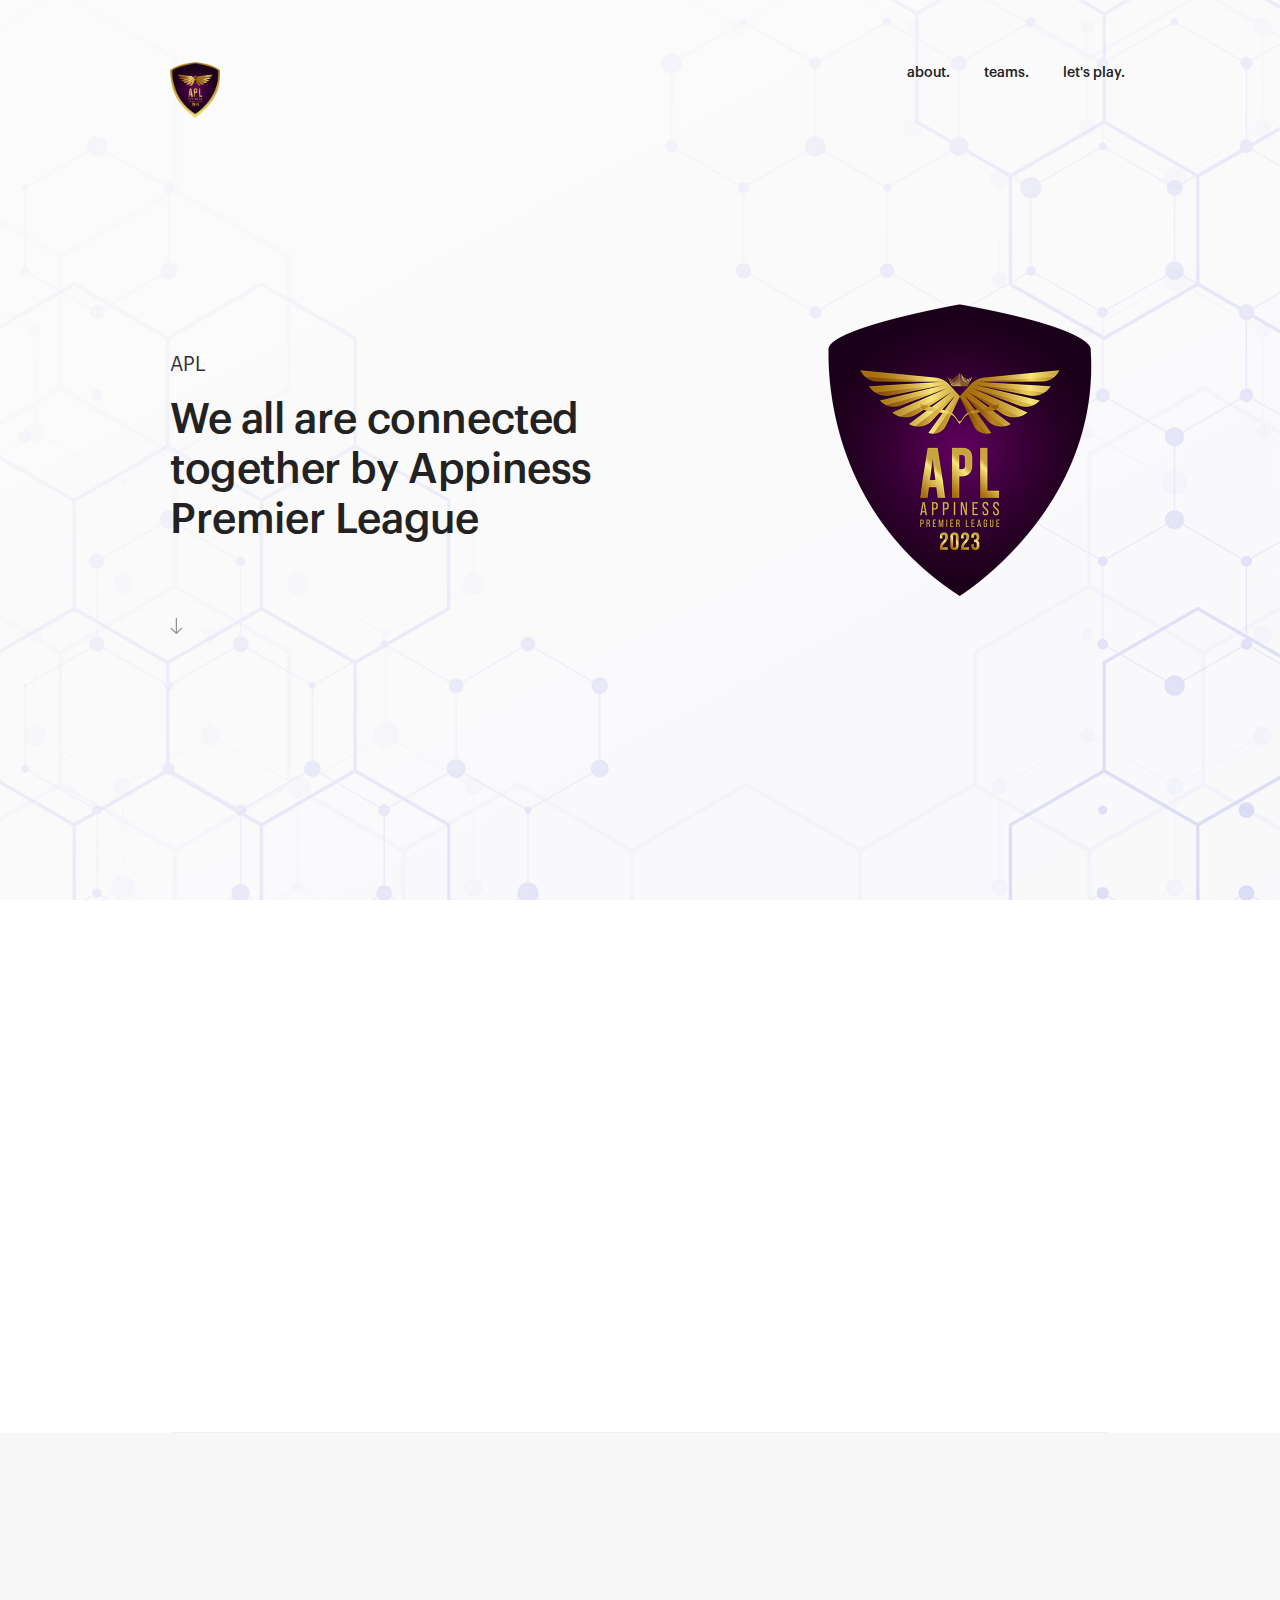
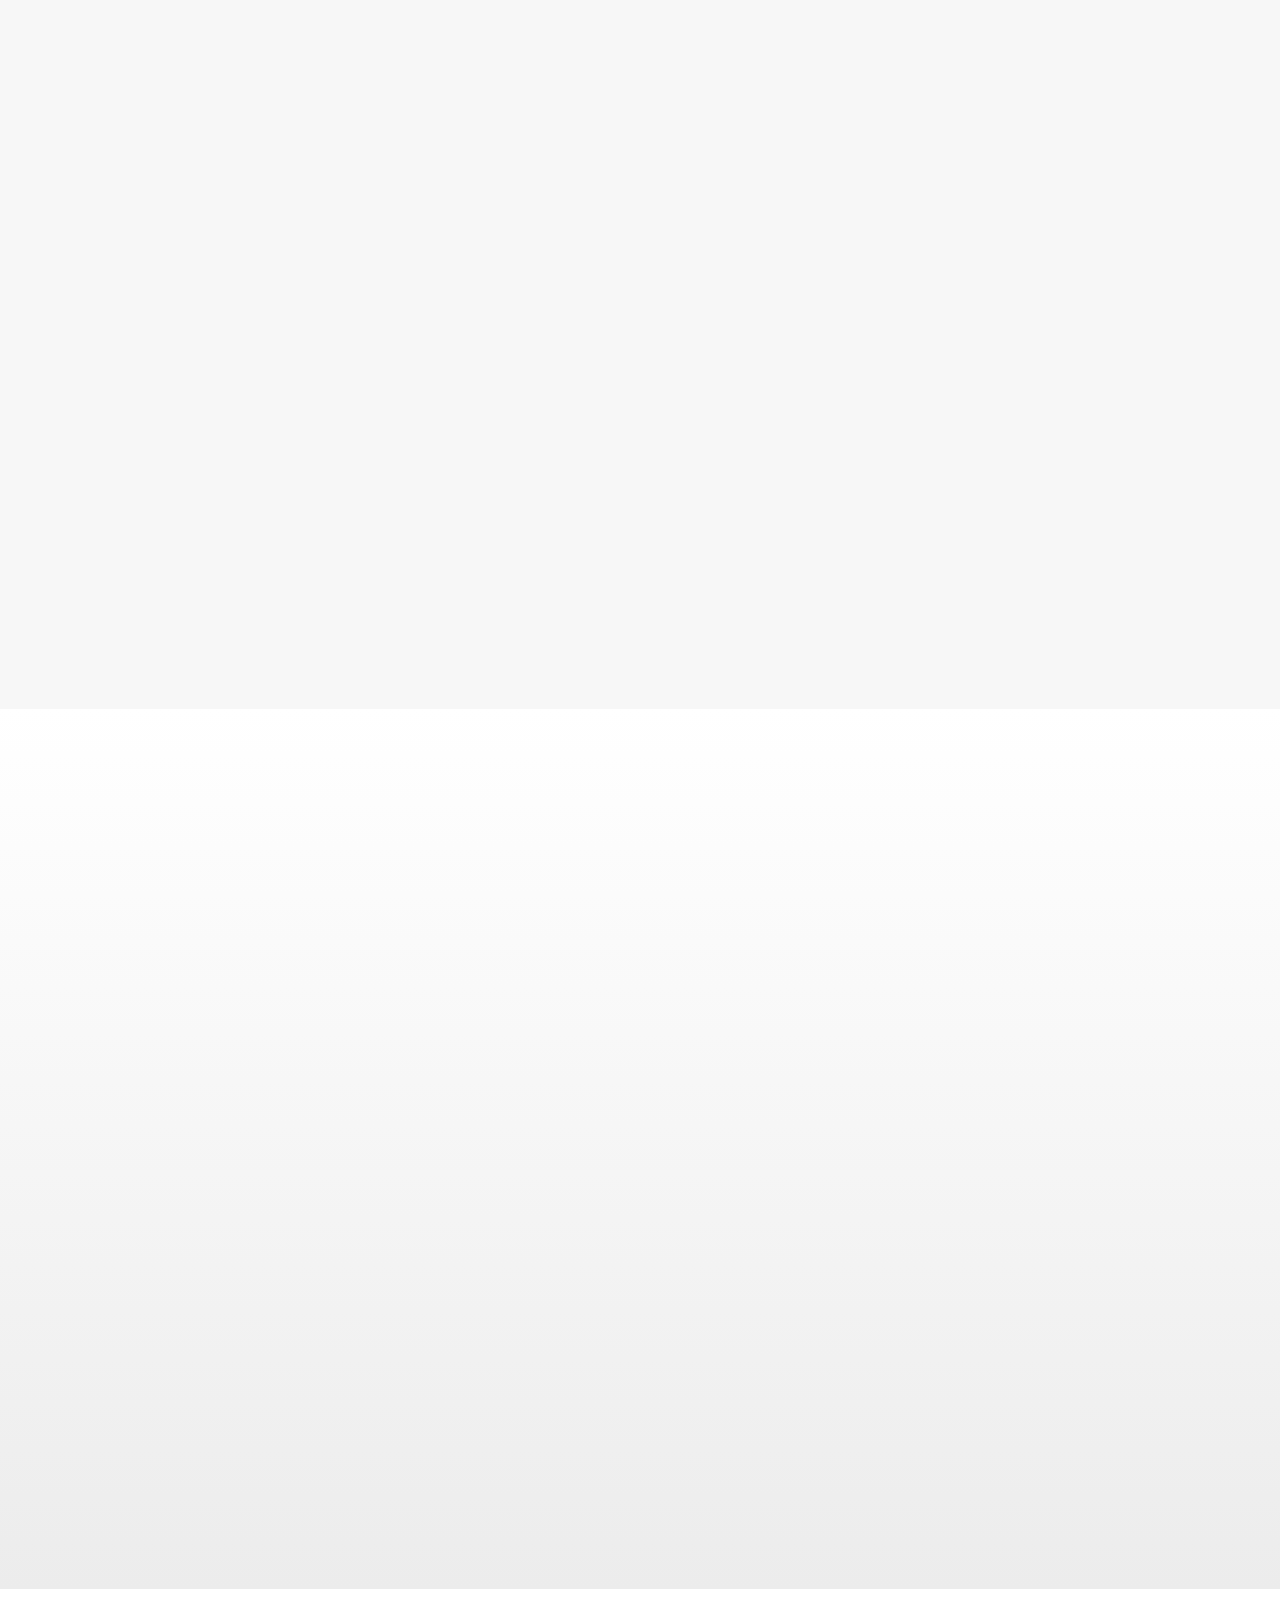
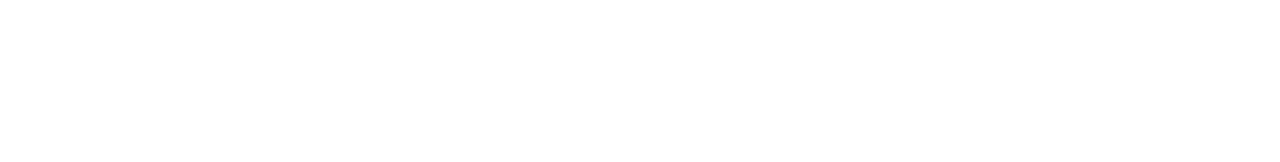
==== commit 911f2734: "html pahes" ====
--- a/index.html
+++ b/index.html
@@ -48,7 +48,7 @@
 
                     </li>
                     <li class="wow fadeIn" data-wow-delay=".4s">
-                        <a href="#play" class="about-scroll">Let's play.
+                        <a href="#play" class="about-scroll">let's play.
                             <span class="menu-hover"></span>
                         </a>
                     </li>
@@ -62,7 +62,8 @@
                 <div class="main-section-holder">
                     <div class="bio-content">
                         <h4 class="wow fadeIn" data-wow-delay=".2s">APL</h4>
-                        <h1 class="green-text wow fadeIn" data-wow-delay=".4s">We all are connected together by Appiness Premier
+                        <h1 class="green-text wow fadeIn" data-wow-delay=".4s">We all are connected together by Appiness
+                            Premier
                             League</h1>
                     </div>
                     <div class="bio-image wow fadeIn" data-wow-delay=".6s">
@@ -70,7 +71,7 @@
                     </div>
                 </div>
                 <div class="go-to-next-arrow wow fadeIn" data-wow-delay=".8s">
-                    <a href="#featured-work" class="scroll-down">
+                    <a href="#teams" class="scroll-down">
                         <img src="images/down-arrow.png" alt="">
                     </a>
                 </div>
@@ -90,7 +91,8 @@
                         <div class="row">
                             <div class="col-lg-3 col-md-3-col-sm-6 col-xs-6">
                                 <a href="hanuman.html">
-                                    <div class="featured-box margin-bottom-15 transition-fast wow fadeIn" data-wow-delay=".2s">
+                                    <div class="featured-box margin-bottom-15 transition-fast wow fadeIn"
+                                        data-wow-delay=".2s">
                                         <div class="image-holder  ">
                                             <img src="images/hanuman.png" alt="">
                                         </div>
@@ -102,7 +104,8 @@
                             </div>
                             <div class="col-lg-3 col-md-3-col-sm-6 col-xs-6">
                                 <a href="mr-india.html">
-                                    <div class="featured-box margin-bottom-15 transition-fast wow fadeIn" data-wow-delay=".2s">
+                                    <div class="featured-box margin-bottom-15 transition-fast wow fadeIn"
+                                        data-wow-delay=".2s">
                                         <div class="image-holder ">
                                             <img src="images/mr-india.png" alt="">
                                         </div>
@@ -114,7 +117,8 @@
                             </div>
                             <div class="col-lg-3 col-md-3-col-sm-6 col-xs-6">
                                 <a href="rajini.html">
-                                    <div class="featured-box margin-bottom-15 transition-fast wow fadeIn" data-wow-delay=".4s">
+                                    <div class="featured-box margin-bottom-15 transition-fast wow fadeIn"
+                                        data-wow-delay=".4s">
                                         <div class="image-holder ">
                                             <img src="images/rajini.png" alt="">
                                         </div>
@@ -153,7 +157,8 @@
                                 <h3>about.</h3>
                             </div>
                             <div class="content-holder">
-                                <p class="wow fadeIn" data-wow-delay=".2s"><strong>Hanuman.</strong>As mighty as its name, Team Hanuman is
+                                <p class="wow fadeIn" data-wow-delay=".2s"><strong>Hanuman.</strong>As mighty as its
+                                    name, Team Hanuman is
                                     definitely
                                     the most hardworking of them all. This team has tried hard to win the series during
                                     the
@@ -163,22 +168,22 @@
                                 </p>
                             </div>
                             <div class="content-holder">
-                                
-                                <p class="wow fadeIn" data-wow-delay=".4s"><strong>Mr. India.</strong>Mr. India is the most consistent team through
+                                <p class="wow fadeIn" data-wow-delay=".4s"><strong>Mr. India.</strong>Mr. India is the
+                                    most consistent team through
                                     all seasons of APL. How do we claim this? This team has consistently come 2nd for
                                     most seasons 🙃
                                 </p>
                             </div>
                             <div class="content-holder">
-                                
-                                <p class="wow fadeIn" data-wow-delay=".6s"><strong>Rajini.</strong>The Splurge-Masters a.k.a Team Rajini has
+                                <p class="wow fadeIn" data-wow-delay=".6s"><strong>Rajini.</strong>The Splurge-Masters
+                                    a.k.a Team Rajini has
                                     done it again! They won the title of the highest bidder. Will the 2-time winners add
                                     another star to their crest?
                                 </p>
                             </div>
                             <div class="content-holder">
-                                
-                                <p class="wow fadeIn" data-wow-delay=".8s"><strong>Shaktimaan.</strong>The champions of APL,
+                                <p class="wow fadeIn" data-wow-delay=".8s"><strong>Shaktimaan.</strong>The champions of
+                                    APL,
                                     Team Shaktimaan!!
                                     Despite 3 wins, Team Shaktimaan is humble but proud.
                                     Even though they had the most capital, this team was very careful and strategic
@@ -236,7 +241,7 @@
                             </ul>
                         </div>
                     </div>
-                    
+
                 </div>
             </div>
         </div>
@@ -252,8 +257,9 @@
                     <div class="play-games-holder">
                         <div class="row">
                             <div class="col-lg-3 col-md-3-col-sm-6 col-xs-12">
-                                <a href="">
-                                    <div class="game-box margin-bottom-30 transition-fast wow fadeIn" data-wow-delay=".1s">
+                                <a data-toggle="modal" data-target="#quiz">
+                                    <div class="game-box margin-bottom-30 transition-fast wow fadeIn"
+                                        data-wow-delay=".1s">
                                         <div class="image-holder  ">
                                             <img src="images/quiz.png" alt="">
                                         </div>
@@ -264,8 +270,9 @@
                                 </a>
                             </div>
                             <div class="col-lg-3 col-md-3-col-sm-6 col-xs-12">
-                                <a href="">
-                                    <div class="game-box margin-bottom-30 transition-fast wow fadeIn" data-wow-delay=".2s">
+                                <a data-toggle="modal" data-target="#carrom">
+                                    <div class="game-box margin-bottom-30 transition-fast wow fadeIn"
+                                        data-wow-delay=".2s">
                                         <div class="image-holder  ">
                                             <img src="images/carrom.png" alt="">
                                         </div>
@@ -276,8 +283,9 @@
                                 </a>
                             </div>
                             <div class="col-lg-3 col-md-3-col-sm-6 col-xs-12">
-                                <a href="">
-                                    <div class="game-box margin-bottom-30 transition-fast wow fadeIn" data-wow-delay=".3s">
+                                <a data-toggle="modal" data-target="#chess">
+                                    <div class="game-box margin-bottom-30 transition-fast wow fadeIn"
+                                        data-wow-delay=".3s">
                                         <div class="image-holder  ">
                                             <img src="images/chess.png" alt="">
                                         </div>
@@ -288,8 +296,9 @@
                                 </a>
                             </div>
                             <div class="col-lg-3 col-md-3-col-sm-6 col-xs-12">
-                                <a href="">
-                                    <div class="game-box margin-bottom-30 transition-fast wow fadeIn" data-wow-delay=".4s">
+                                <a data-toggle="modal" data-target="#pencil">
+                                    <div class="game-box margin-bottom-30 transition-fast wow fadeIn"
+                                        data-wow-delay=".4s">
                                         <div class="image-holder  ">
                                             <img src="images/pencil-sketching.png" alt="">
                                         </div>
@@ -300,8 +309,9 @@
                                 </a>
                             </div>
                             <div class="col-lg-3 col-md-3-col-sm-6 col-xs-12">
-                                <a href="">
-                                    <div class="game-box margin-bottom-30 transition-fast wow fadeIn" data-wow-delay=".5s">
+                                <a data-toggle="modal" data-target="#painting">
+                                    <div class="game-box margin-bottom-30 transition-fast wow fadeIn"
+                                        data-wow-delay=".5s">
                                         <div class="image-holder  ">
                                             <img src="images/painting.png" alt="">
                                         </div>
@@ -312,8 +322,9 @@
                                 </a>
                             </div>
                             <div class="col-lg-3 col-md-3-col-sm-6 col-xs-12">
-                                <a href="">
-                                    <div class="game-box margin-bottom-30 transition-fast wow fadeIn" data-wow-delay=".6s">
+                                <a data-toggle="modal" data-target="#football">
+                                    <div class="game-box margin-bottom-30 transition-fast wow fadeIn"
+                                        data-wow-delay=".6s">
                                         <div class="image-holder  ">
                                             <img src="images/football.png" alt="">
                                         </div>
@@ -324,8 +335,9 @@
                                 </a>
                             </div>
                             <div class="col-lg-3 col-md-3-col-sm-6 col-xs-12">
-                                <a href="">
-                                    <div class="game-box margin-bottom-30 transition-fast wow fadeIn" data-wow-delay=".7s">
+                                <a data-toggle="modal" data-target="#badminton">
+                                    <div class="game-box margin-bottom-30 transition-fast wow fadeIn"
+                                        data-wow-delay=".7s">
                                         <div class="image-holder  ">
                                             <img src="images/badminton.png" alt="">
                                         </div>
@@ -336,8 +348,9 @@
                                 </a>
                             </div>
                             <div class="col-lg-3 col-md-3-col-sm-6 col-xs-12">
-                                <a href="">
-                                    <div class="game-box margin-bottom-30 transition-fast wow fadeIn" data-wow-delay=".8s">
+                                <a data-toggle="modal" data-target="#track">
+                                    <div class="game-box margin-bottom-30 transition-fast wow fadeIn"
+                                        data-wow-delay=".8s">
                                         <div class="image-holder  ">
                                             <img src="images/track-field.png" alt="">
                                         </div>
@@ -348,8 +361,9 @@
                                 </a>
                             </div>
                             <div class="col-lg-3 col-md-3-col-sm-6 col-xs-12">
-                                <a href="">
-                                    <div class="game-box margin-bottom-30 transition-fast wow fadeIn" data-wow-delay=".9s">
+                                <a data-toggle="modal" data-target="#pool">
+                                    <div class="game-box margin-bottom-30 transition-fast wow fadeIn"
+                                        data-wow-delay=".9s">
                                         <div class="image-holder  ">
                                             <img src="images/pool.png" alt="">
                                         </div>
@@ -360,8 +374,9 @@
                                 </a>
                             </div>
                             <div class="col-lg-3 col-md-3-col-sm-6 col-xs-12">
-                                <a href="">
-                                    <div class="game-box margin-bottom-30 transition-fast wow fadeIn" data-wow-delay="1s">
+                                <a data-toggle="modal" data-target="#fittest">
+                                    <div class="game-box margin-bottom-30 transition-fast wow fadeIn"
+                                        data-wow-delay="1s">
                                         <div class="image-holder  ">
                                             <img src="images/marathon.png" alt="">
                                         </div>
@@ -372,8 +387,9 @@
                                 </a>
                             </div>
                             <div class="col-lg-3 col-md-3-col-sm-6 col-xs-12">
-                                <a href="">
-                                    <div class="game-box margin-bottom-30 transition-fast wow fadeIn" data-wow-delay="1.1s">
+                                <a data-toggle="modal" data-target="#cricket">
+                                    <div class="game-box margin-bottom-30 transition-fast wow fadeIn"
+                                        data-wow-delay="1.1s">
                                         <div class="image-holder  ">
                                             <img src="images/cricket.png" alt="">
                                         </div>
@@ -429,6 +445,294 @@
             </footer>
         </div>
     </section>
+
+    <!-- Modal -->
+    <div class="modal fade" id="fittest" tabindex="-1" role="dialog" aria-labelledby="myModalLabel">
+        <div class="modal-dialog" role="document">
+            <div class="modal-content">
+                <div class="modal-header">
+                    <button type="button" class="close" data-dismiss="modal" aria-label="Close"><span
+                            aria-hidden="true">&times;</span></button>
+                    <h4 class="modal-title" id="myModalLabel">Fittest</h4>
+                </div>
+                <div class="modal-body">
+                    <div class="content-holder">
+                        <p><strong>Date.</strong>
+                            3 February 2023
+                        </p>
+                    </div>
+                    <div class="content-holder">
+                        <p><strong>Rules.</strong>
+                            Mr. India is the most
+                            consistent team through
+                            all seasons of APL. How do we claim this? This team has consistently come 2nd for
+                            most seasons 🙃
+                        </p>
+                    </div>
+                </div>
+            </div>
+        </div>
+    </div>
+    <div class="modal fade" id="pool" tabindex="-1" role="dialog" aria-labelledby="myModalLabel">
+        <div class="modal-dialog" role="document">
+            <div class="modal-content">
+                <div class="modal-header">
+                    <button type="button" class="close" data-dismiss="modal" aria-label="Close"><span
+                            aria-hidden="true">&times;</span></button>
+                    <h4 class="modal-title" id="myModalLabel">Pool</h4>
+                </div>
+                <div class="modal-body">
+                    <div class="content-holder">
+                        <p><strong>Date.</strong>
+                            3 February 2023
+                        </p>
+                    </div>
+                    <div class="content-holder">
+                        <p><strong>Rules.</strong>
+                            Mr. India is the most
+                            consistent team through
+                            all seasons of APL. How do we claim this? This team has consistently come 2nd for
+                            most seasons 🙃
+                        </p>
+                    </div>
+                </div>
+            </div>
+        </div>
+    </div>
+    <div class="modal fade" id="track" tabindex="-1" role="dialog" aria-labelledby="myModalLabel">
+        <div class="modal-dialog" role="document">
+            <div class="modal-content">
+                <div class="modal-header">
+                    <button type="button" class="close" data-dismiss="modal" aria-label="Close"><span
+                            aria-hidden="true">&times;</span></button>
+                    <h4 class="modal-title" id="myModalLabel">Track & Field</h4>
+                </div>
+                <div class="modal-body">
+                    <div class="content-holder">
+                        <p><strong>Date.</strong>
+                            3 February 2023
+                        </p>
+                    </div>
+                    <div class="content-holder">
+                        <p><strong>Rules.</strong>
+                            Mr. India is the most
+                            consistent team through
+                            all seasons of APL. How do we claim this? This team has consistently come 2nd for
+                            most seasons 🙃
+                        </p>
+                    </div>
+                </div>
+            </div>
+        </div>
+    </div>
+    <div class="modal fade" id="badminton" tabindex="-1" role="dialog" aria-labelledby="myModalLabel">
+        <div class="modal-dialog" role="document">
+            <div class="modal-content">
+                <div class="modal-header">
+                    <button type="button" class="close" data-dismiss="modal" aria-label="Close"><span
+                            aria-hidden="true">&times;</span></button>
+                    <h4 class="modal-title" id="myModalLabel">Badminton</h4>
+                </div>
+                <div class="modal-body">
+                    <div class="content-holder">
+                        <p><strong>Date.</strong>
+                            3 February 2023
+                        </p>
+                    </div>
+                    <div class="content-holder">
+                        <p><strong>Rules.</strong>
+                            Mr. India is the most
+                            consistent team through
+                            all seasons of APL. How do we claim this? This team has consistently come 2nd for
+                            most seasons 🙃
+                        </p>
+                    </div>
+                </div>
+            </div>
+        </div>
+    </div>
+    <div class="modal fade" id="football" tabindex="-1" role="dialog" aria-labelledby="myModalLabel">
+        <div class="modal-dialog" role="document">
+            <div class="modal-content">
+                <div class="modal-header">
+                    <button type="button" class="close" data-dismiss="modal" aria-label="Close"><span
+                            aria-hidden="true">&times;</span></button>
+                    <h4 class="modal-title" id="myModalLabel">Football</h4>
+                </div>
+                <div class="modal-body">
+                    <div class="content-holder">
+                        <p><strong>Date.</strong>
+                            3 February 2023
+                        </p>
+                    </div>
+                    <div class="content-holder">
+                        <p><strong>Rules.</strong>
+                            Mr. India is the most
+                            consistent team through
+                            all seasons of APL. How do we claim this? This team has consistently come 2nd for
+                            most seasons 🙃
+                        </p>
+                    </div>
+                </div>
+            </div>
+        </div>
+    </div>
+    <div class="modal fade" id="painting" tabindex="-1" role="dialog" aria-labelledby="myModalLabel">
+        <div class="modal-dialog" role="document">
+            <div class="modal-content">
+                <div class="modal-header">
+                    <button type="button" class="close" data-dismiss="modal" aria-label="Close"><span
+                            aria-hidden="true">&times;</span></button>
+                    <h4 class="modal-title" id="myModalLabel">Painting</h4>
+                </div>
+                <div class="modal-body">
+                    <div class="content-holder">
+                        <p><strong>Date.</strong>
+                            3 February 2023
+                        </p>
+                    </div>
+                    <div class="content-holder">
+                        <p><strong>Rules.</strong>
+                            Mr. India is the most
+                            consistent team through
+                            all seasons of APL. How do we claim this? This team has consistently come 2nd for
+                            most seasons 🙃
+                        </p>
+                    </div>
+                </div>
+            </div>
+        </div>
+    </div>
+    <div class="modal fade" id="pencil" tabindex="-1" role="dialog" aria-labelledby="myModalLabel">
+        <div class="modal-dialog" role="document">
+            <div class="modal-content">
+                <div class="modal-header">
+                    <button type="button" class="close" data-dismiss="modal" aria-label="Close"><span
+                            aria-hidden="true">&times;</span></button>
+                    <h4 class="modal-title" id="myModalLabel">Pencil Sketching</h4>
+                </div>
+                <div class="modal-body">
+                    <div class="content-holder">
+                        <p><strong>Date.</strong>
+                            3 February 2023
+                        </p>
+                    </div>
+                    <div class="content-holder">
+                        <p><strong>Rules.</strong>
+                            Mr. India is the most
+                            consistent team through
+                            all seasons of APL. How do we claim this? This team has consistently come 2nd for
+                            most seasons 🙃
+                        </p>
+                    </div>
+                </div>
+            </div>
+        </div>
+    </div>
+    <div class="modal fade" id="chess" tabindex="-1" role="dialog" aria-labelledby="myModalLabel">
+        <div class="modal-dialog" role="document">
+            <div class="modal-content">
+                <div class="modal-header">
+                    <button type="button" class="close" data-dismiss="modal" aria-label="Close"><span
+                            aria-hidden="true">&times;</span></button>
+                    <h4 class="modal-title" id="myModalLabel">Chess</h4>
+                </div>
+                <div class="modal-body">
+                    <div class="content-holder">
+                        <p><strong>Date.</strong>
+                            3 February 2023
+                        </p>
+                    </div>
+                    <div class="content-holder">
+                        <p><strong>Rules.</strong>
+                            Mr. India is the most
+                            consistent team through
+                            all seasons of APL. How do we claim this? This team has consistently come 2nd for
+                            most seasons 🙃
+                        </p>
+                    </div>
+                </div>
+            </div>
+        </div>
+    </div>
+    <div class="modal fade" id="carrom" tabindex="-1" role="dialog" aria-labelledby="myModalLabel">
+        <div class="modal-dialog" role="document">
+            <div class="modal-content">
+                <div class="modal-header">
+                    <button type="button" class="close" data-dismiss="modal" aria-label="Close"><span
+                            aria-hidden="true">&times;</span></button>
+                    <h4 class="modal-title" id="myModalLabel">Carrom</h4>
+                </div>
+                <div class="modal-body">
+                    <div class="content-holder">
+                        <p><strong>Date.</strong>
+                            3 February 2023
+                        </p>
+                    </div>
+                    <div class="content-holder">
+                        <p><strong>Rules.</strong>
+                            Mr. India is the most
+                            consistent team through
+                            all seasons of APL. How do we claim this? This team has consistently come 2nd for
+                            most seasons 🙃
+                        </p>
+                    </div>
+                </div>
+            </div>
+        </div>
+    </div>
+    <div class="modal fade" id="quiz" tabindex="-1" role="dialog" aria-labelledby="myModalLabel">
+        <div class="modal-dialog" role="document">
+            <div class="modal-content">
+                <div class="modal-header">
+                    <button type="button" class="close" data-dismiss="modal" aria-label="Close"><span
+                            aria-hidden="true">&times;</span></button>
+                    <h4 class="modal-title" id="myModalLabel">Booze & Brains</h4>
+                </div>
+                <div class="modal-body">
+                    <div class="content-holder">
+                        <p><strong>Date.</strong>
+                            3 February 2023
+                        </p>
+                    </div>
+                    <div class="content-holder">
+                        <p><strong>Rules.</strong>
+                            Mr. India is the most
+                            consistent team through
+                            all seasons of APL. How do we claim this? This team has consistently come 2nd for
+                            most seasons 🙃
+                        </p>
+                    </div>
+                </div>
+            </div>
+        </div>
+    </div>
+    <div class="modal fade" id="cricket" tabindex="-1" role="dialog" aria-labelledby="myModalLabel">
+        <div class="modal-dialog" role="document">
+            <div class="modal-content">
+                <div class="modal-header">
+                    <button type="button" class="close" data-dismiss="modal" aria-label="Close"><span
+                            aria-hidden="true">&times;</span></button>
+                    <h4 class="modal-title" id="myModalLabel">Cricket</h4>
+                </div>
+                <div class="modal-body">
+                    <div class="content-holder">
+                        <p><strong>Date.</strong>
+                            1 April 2023
+                        </p>
+                    </div>
+                    <div class="content-holder">
+                        <p><strong>Rules.</strong>
+                            Mr. India is the most
+                            consistent team through
+                            all seasons of APL. How do we claim this? This team has consistently come 2nd for
+                            most seasons 🙃
+                        </p>
+                    </div>
+                </div>
+            </div>
+        </div>
+    </div>
 
     <script src="https://ajax.googleapis.com/ajax/libs/jquery/1.11.3/jquery.min.js"></script>
     <script src="plugin/bootstrap/javascripts/bootstrap.min.js"></script>
--- a/css/master.css
+++ b/css/master.css
@@ -9113,7 +9113,8 @@
 
 @media screen and (max-width: 767px) {
   .featured-box .content-holder h4 {
-    font-size: 22px;
+    font-size: 17px;
+    letter-spacing: 0px;
   }
 }
 
